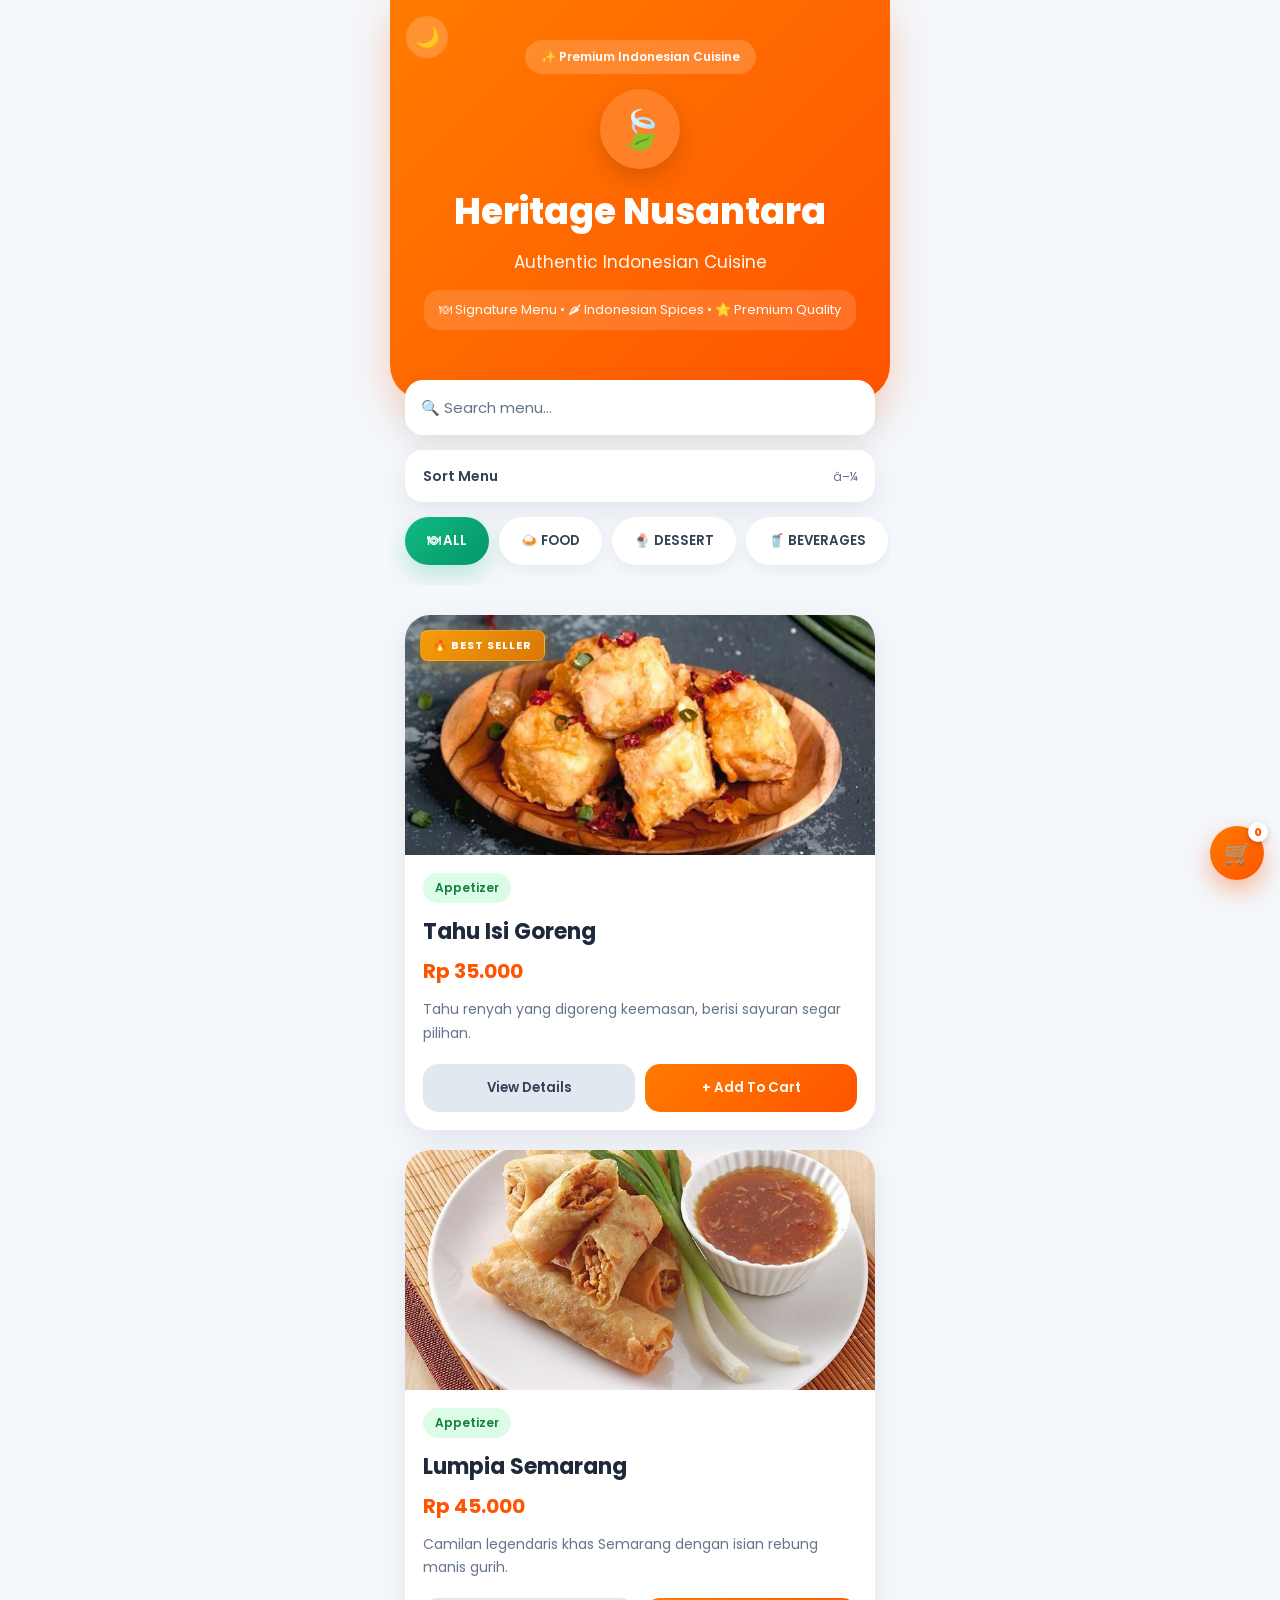
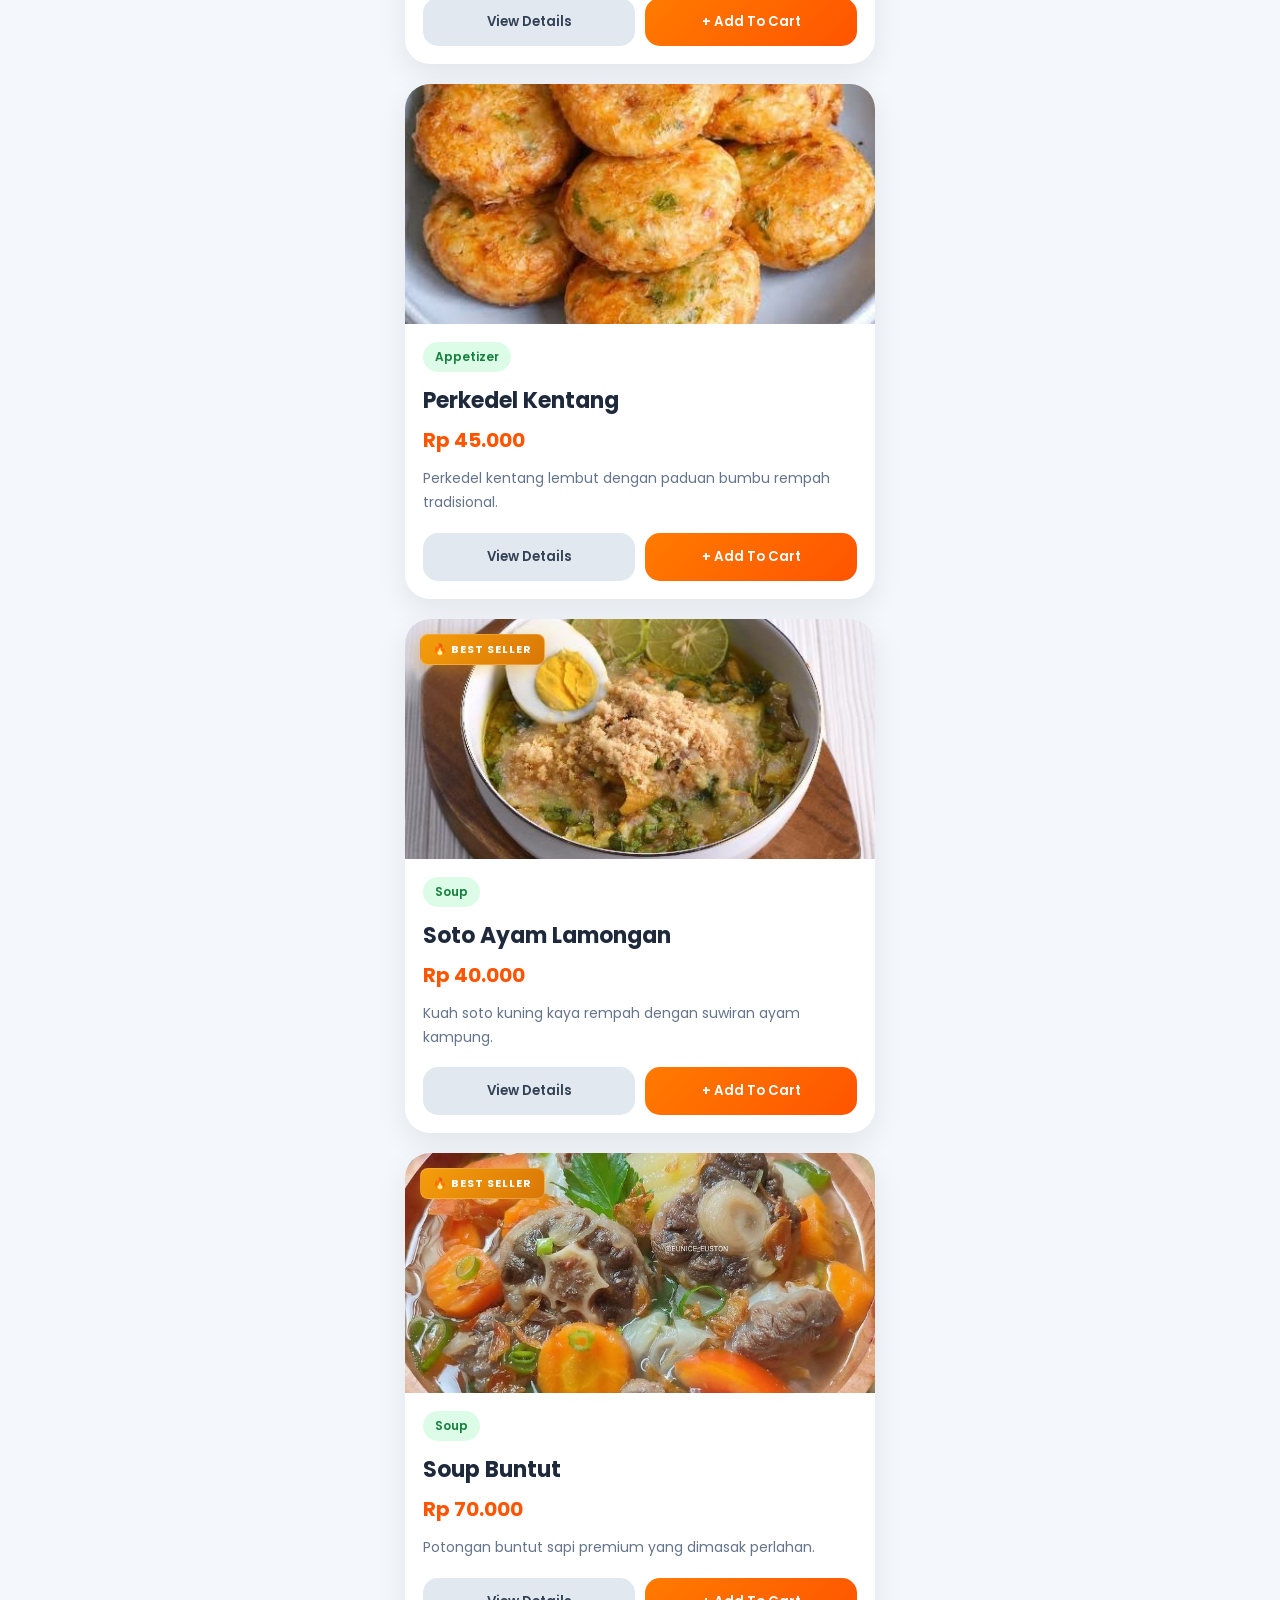
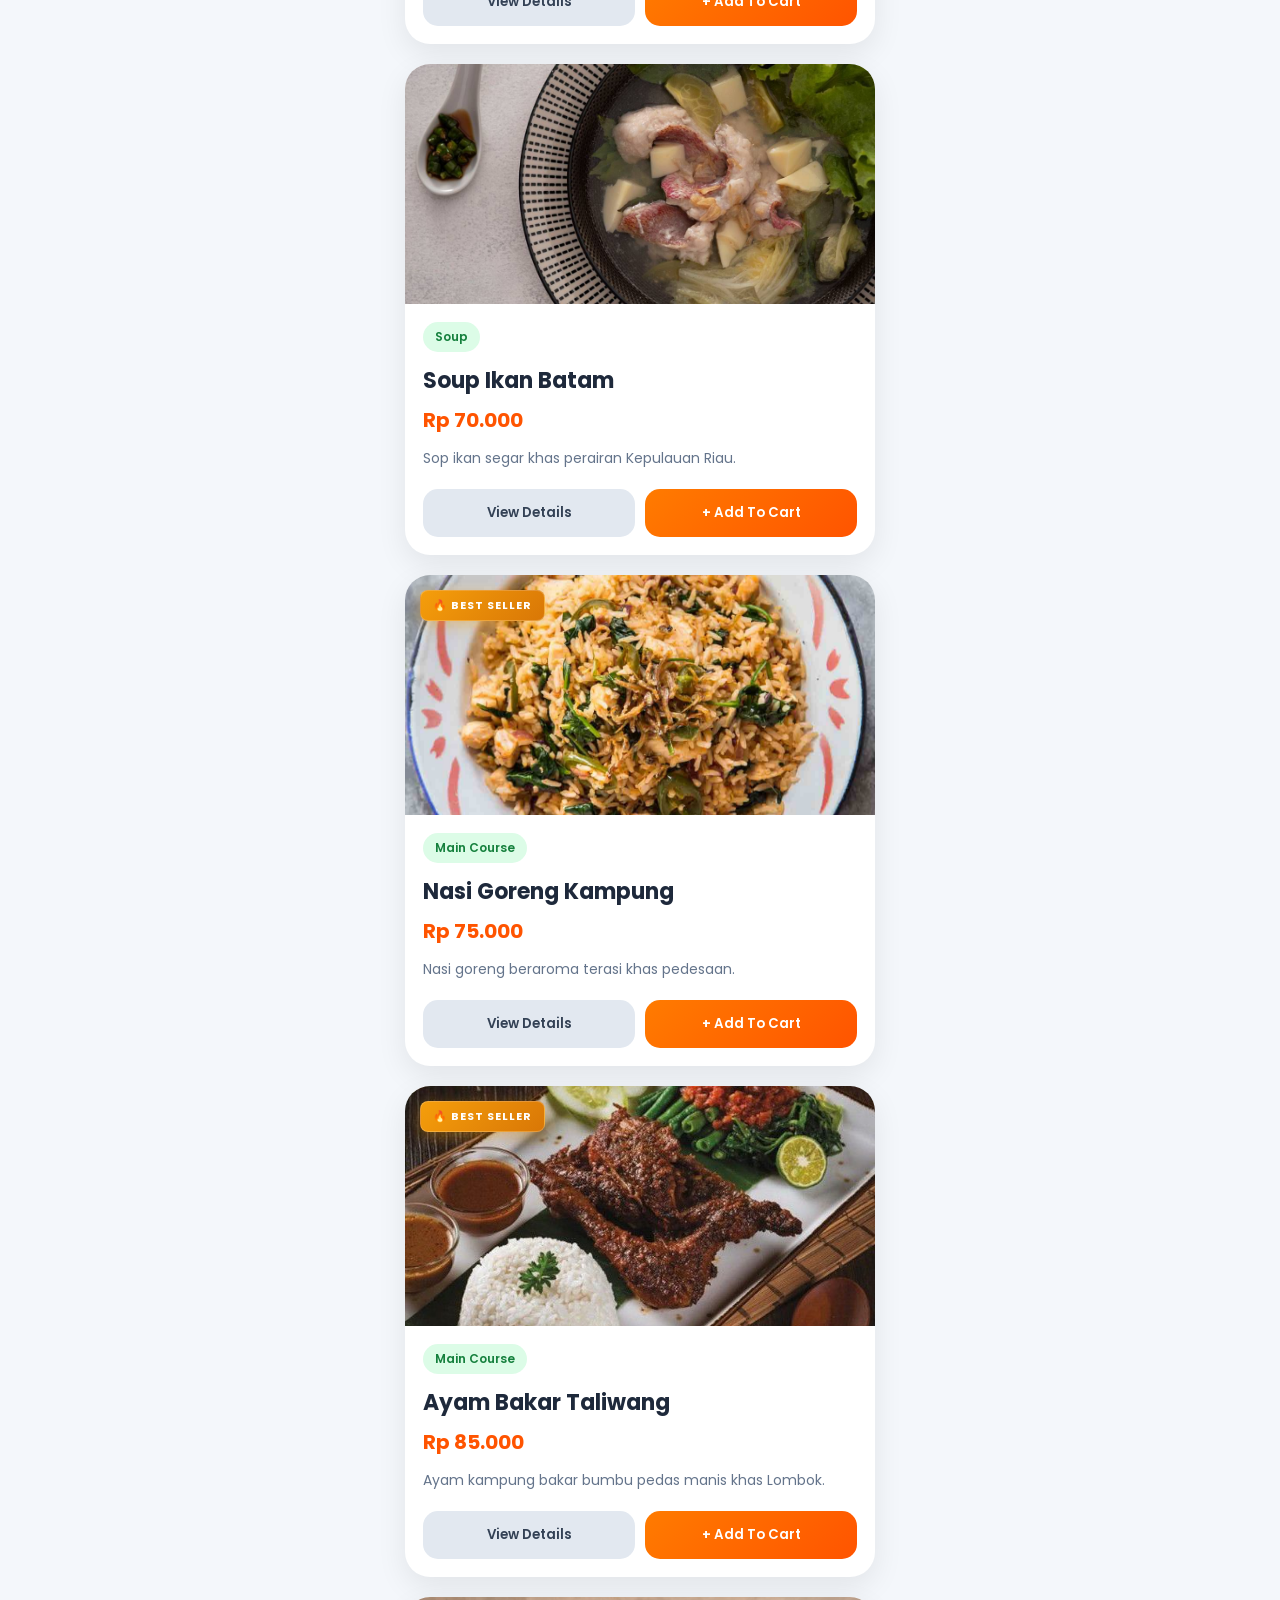
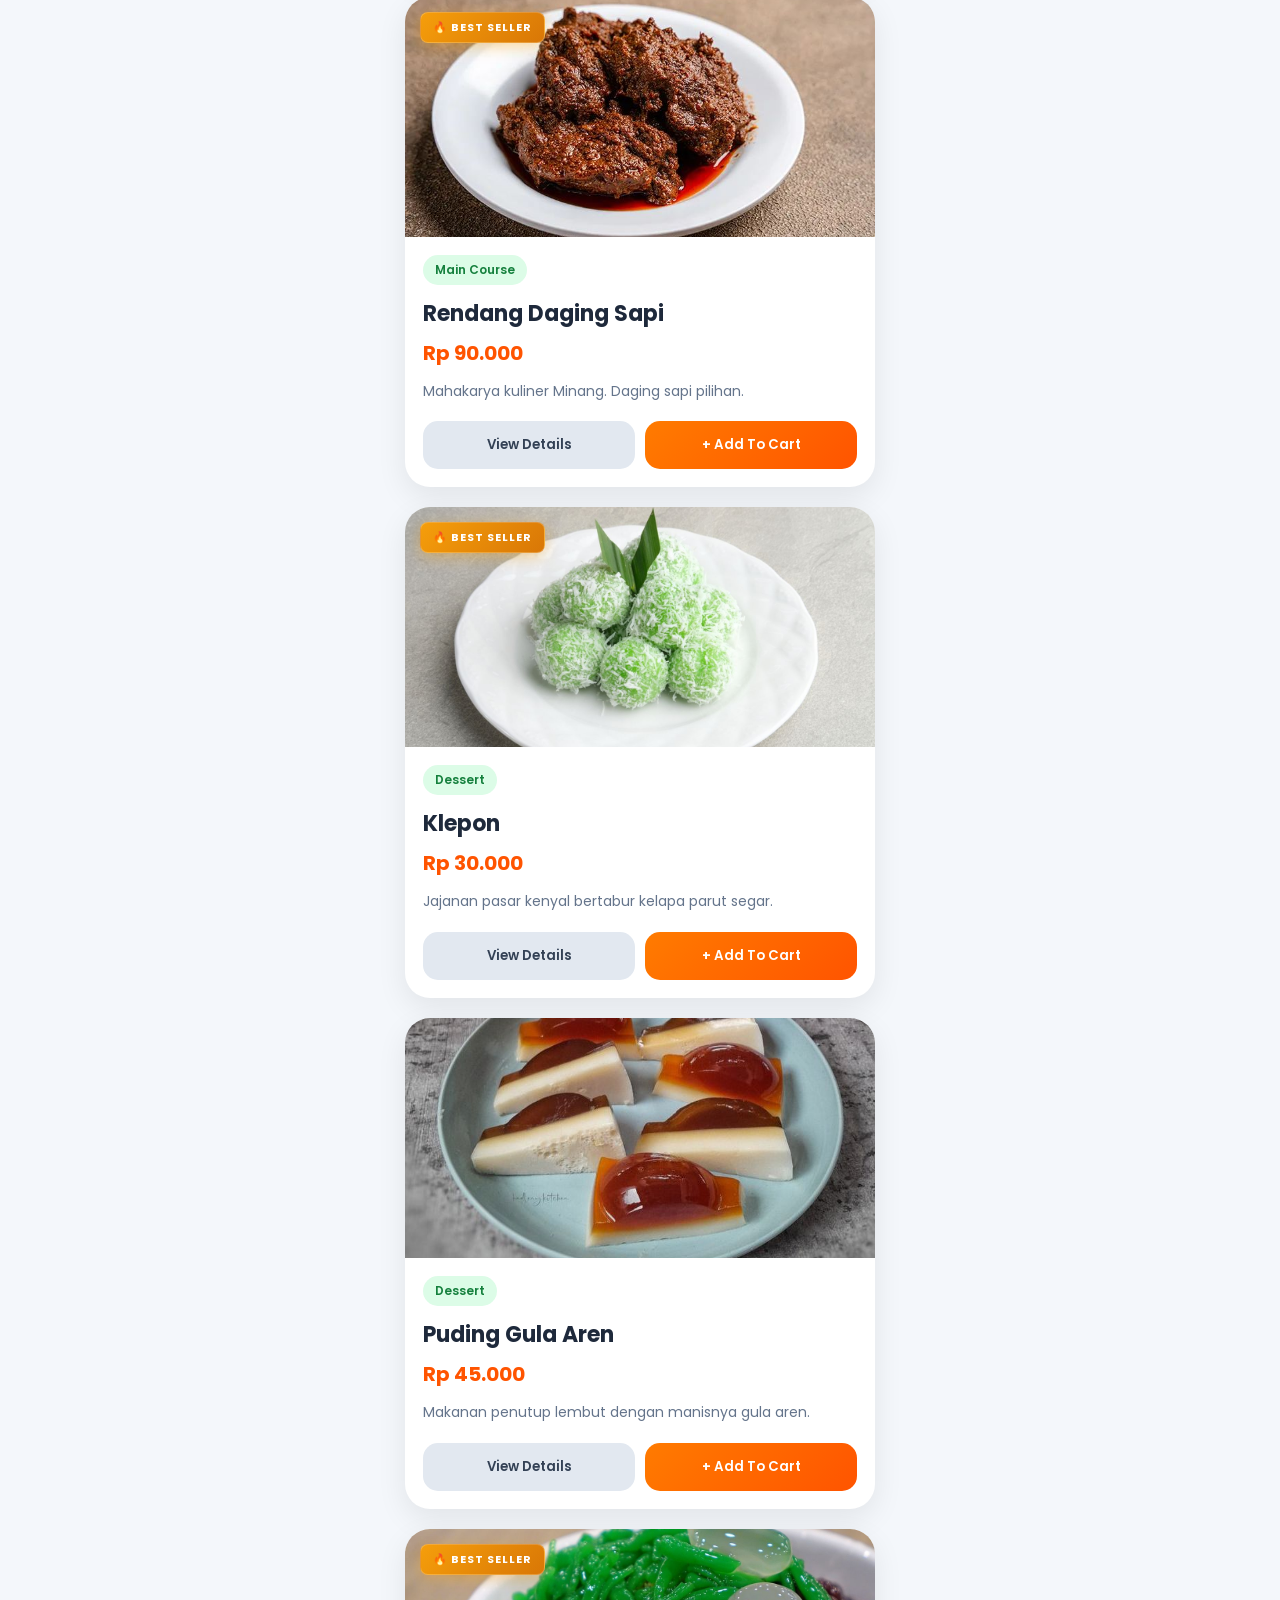
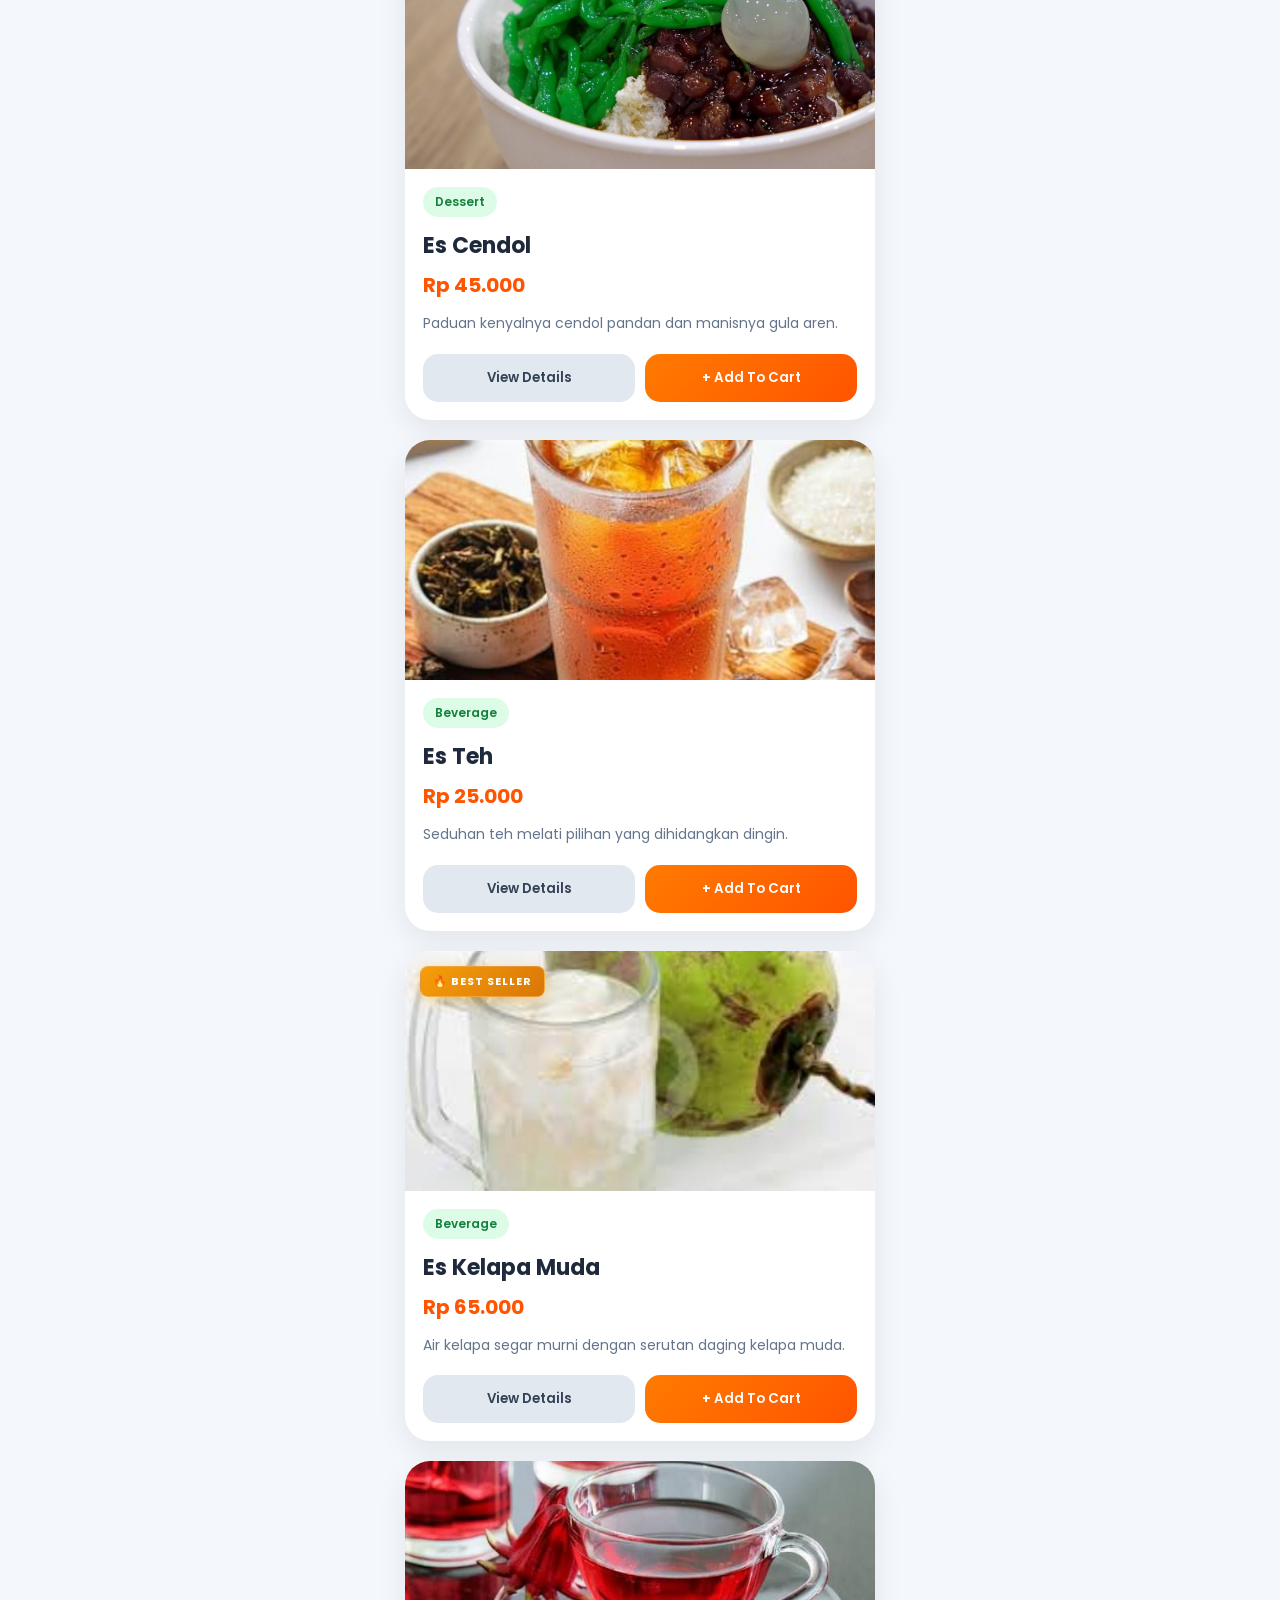
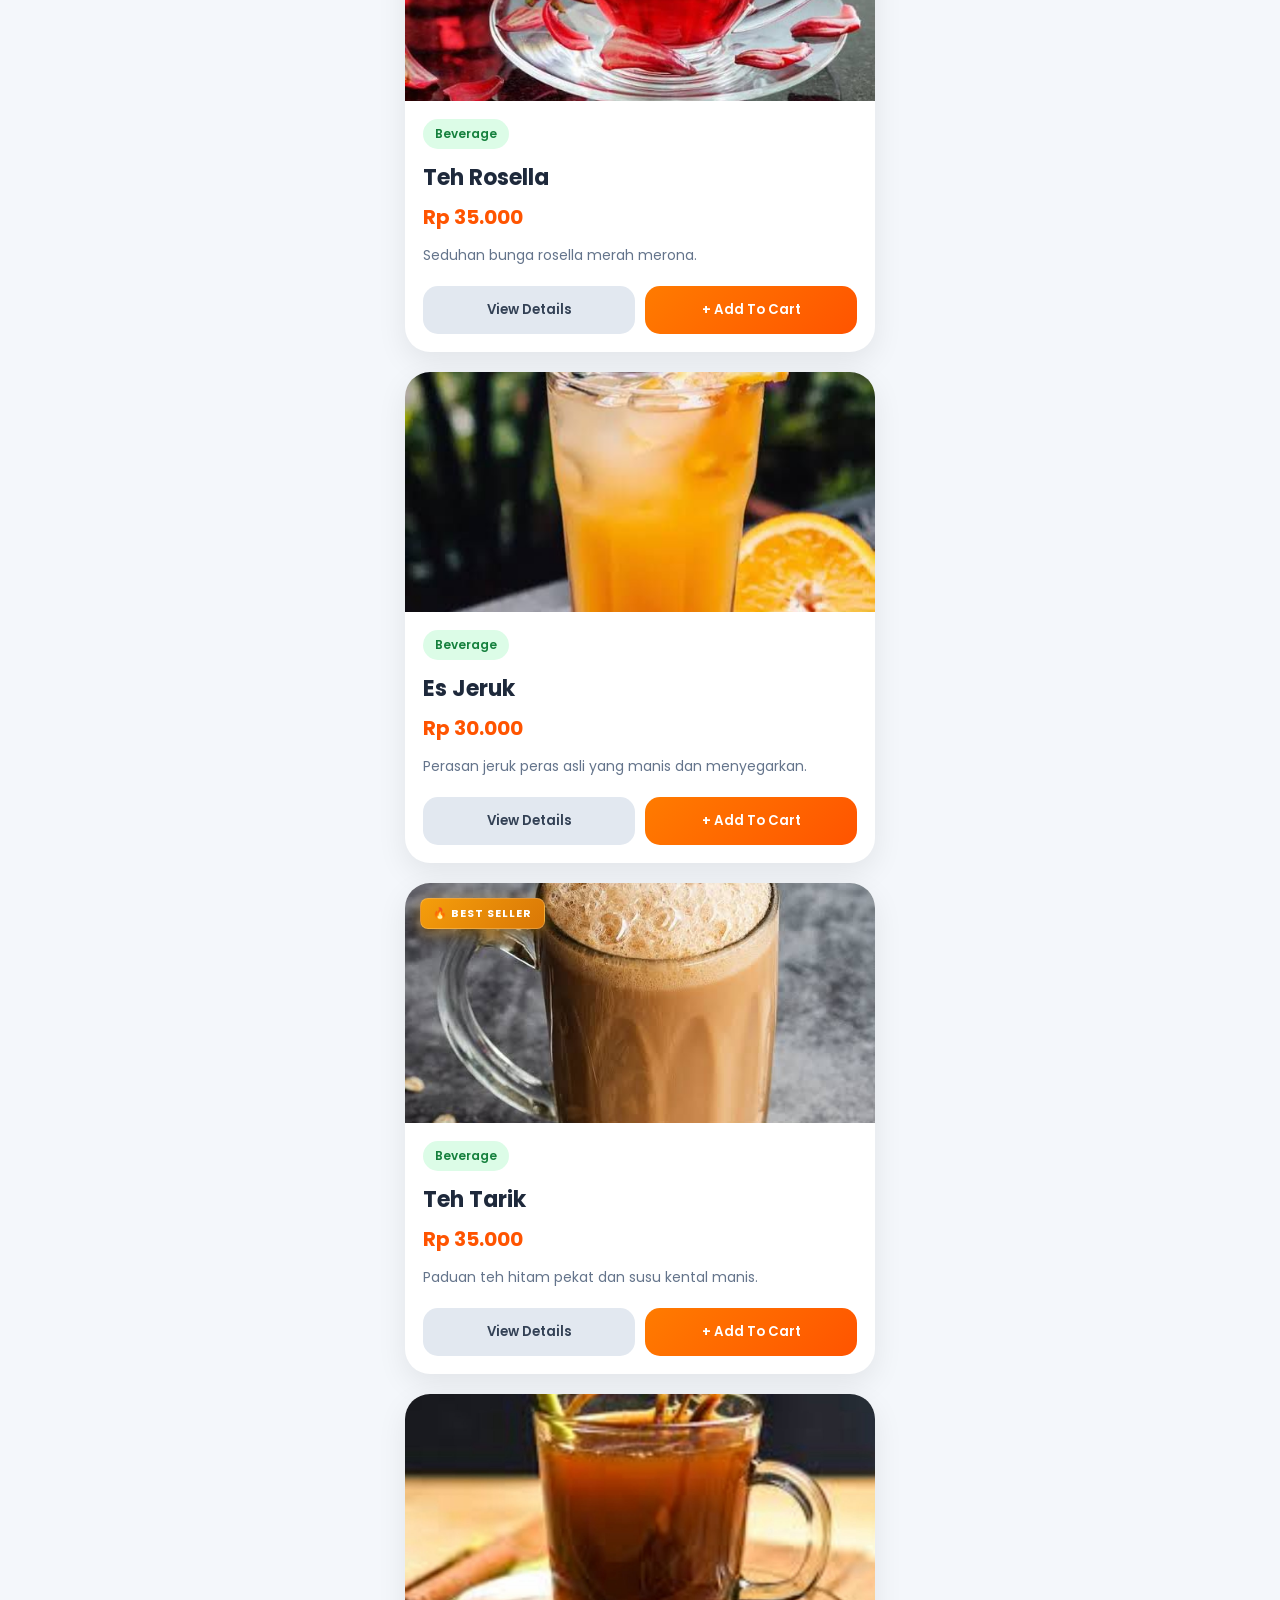
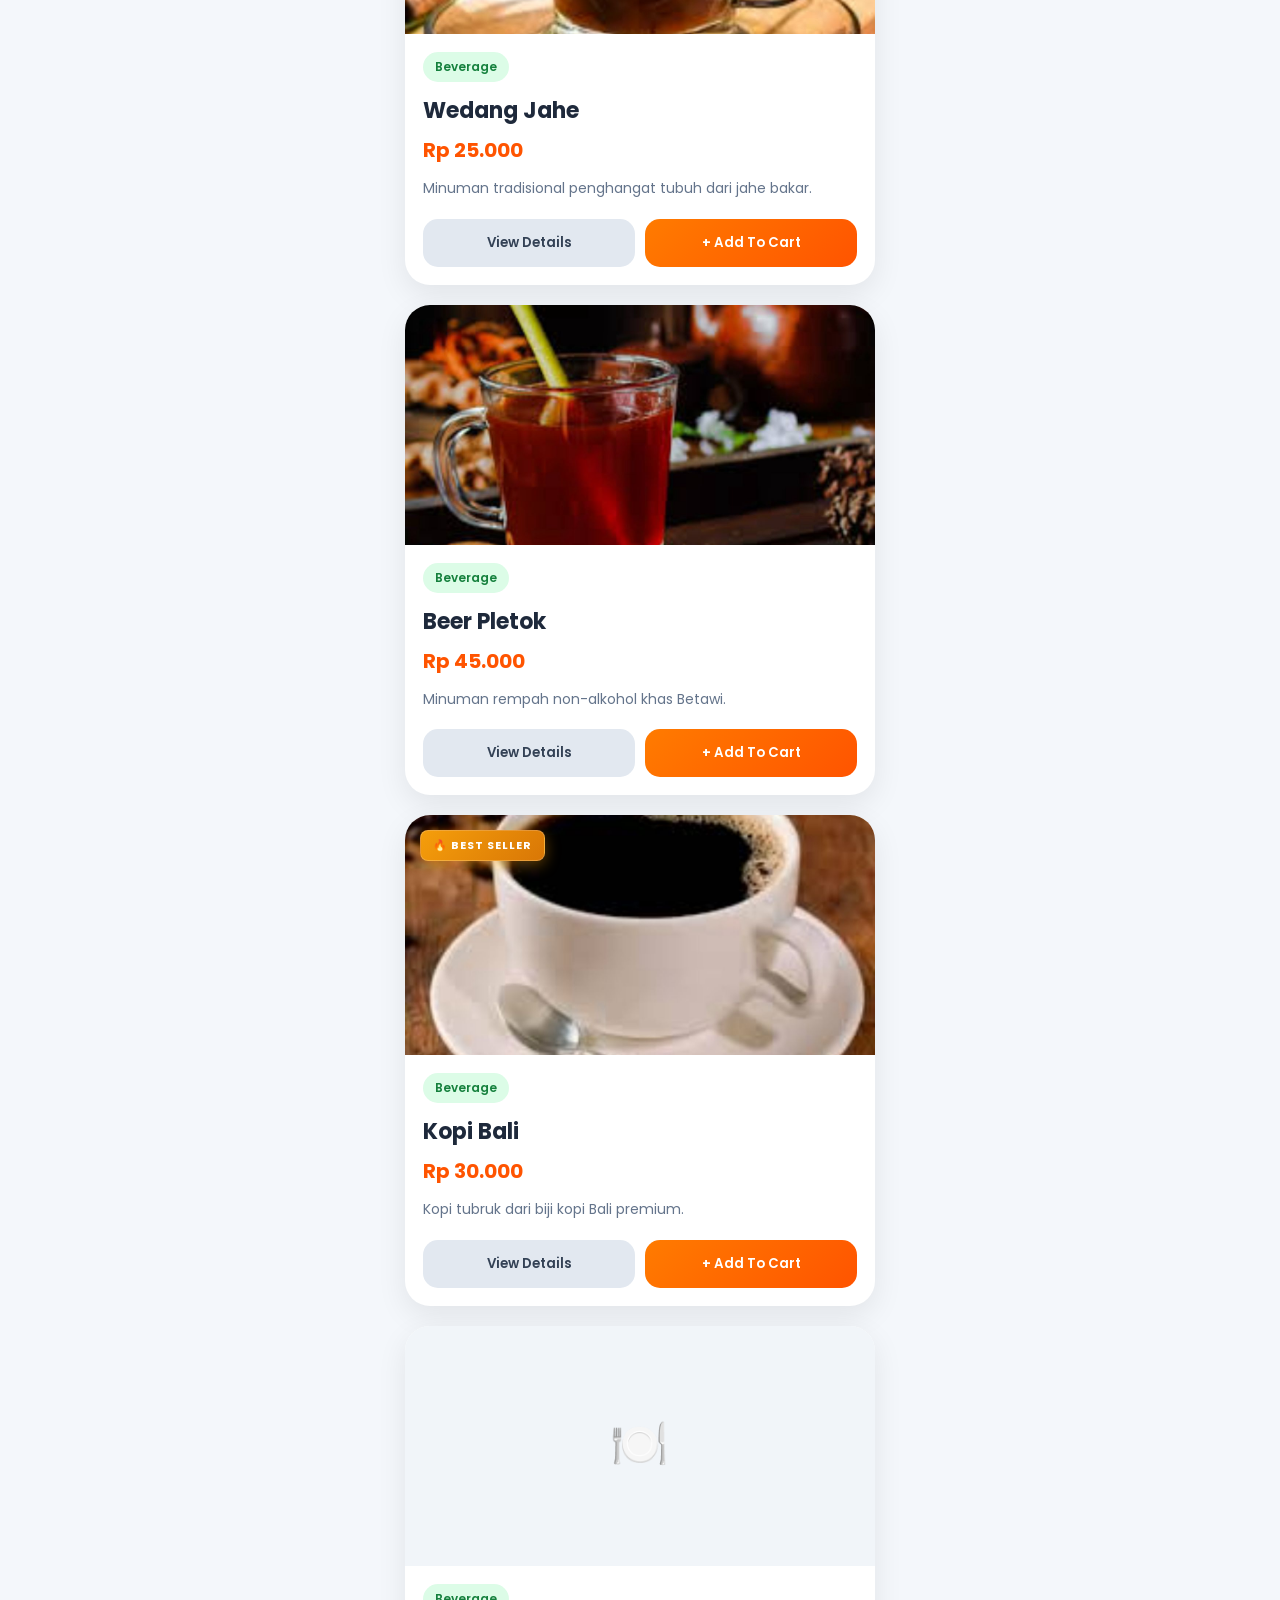
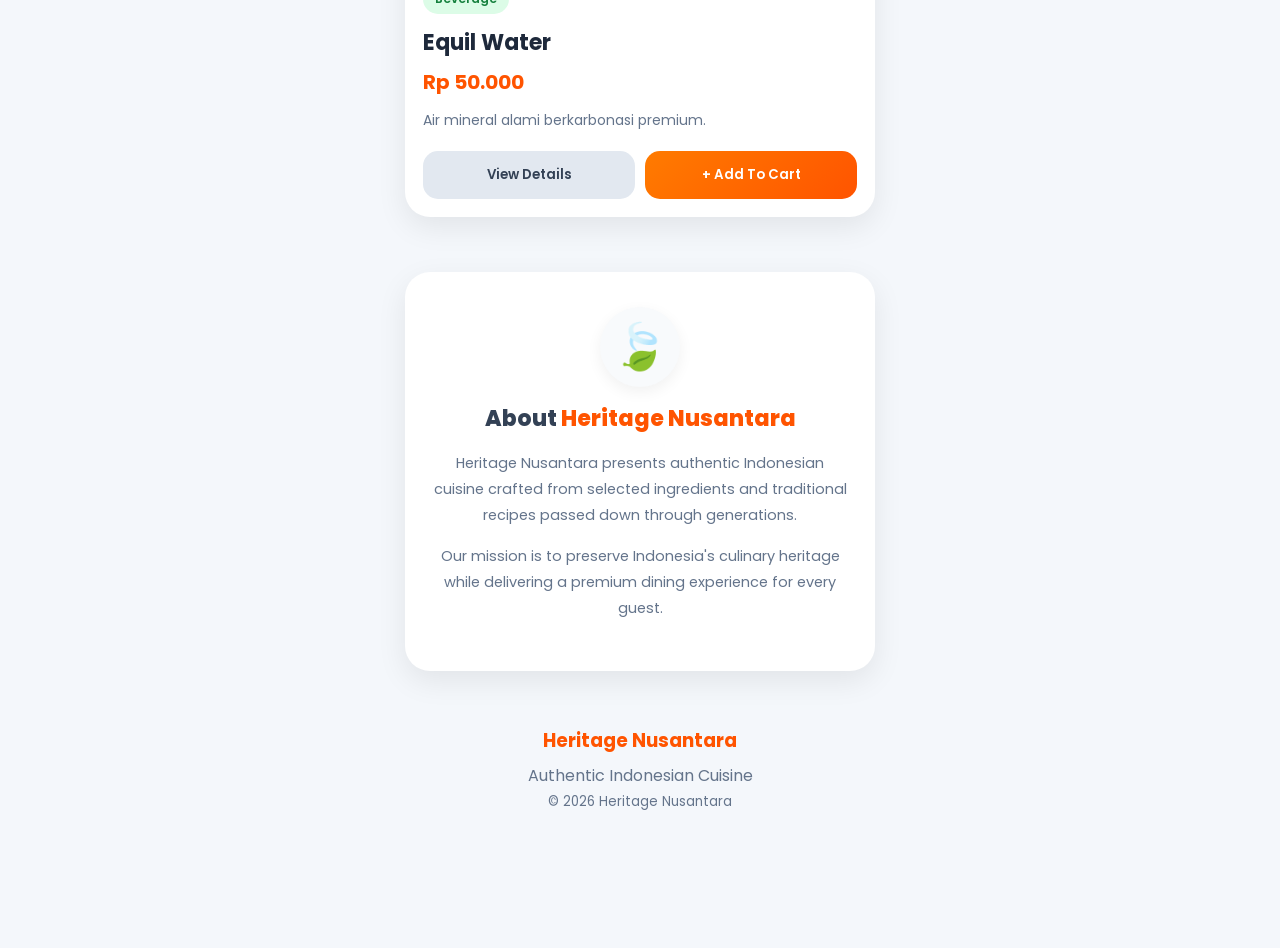
==== index.html @ 2aaf1eda "Add files via upload" ====
<!DOCTYPE html>
<html lang="en" data-theme="light">
<head>
    <meta charset="UTF-8">
    <meta name="viewport" content="width=device-width, initial-scale=1.0, viewport-fit=cover">
    <title>Heritage Nusantara - Premium Indonesian Cuisine</title>
    <link rel="stylesheet" href="assets/css/shared/variables.css">
    <link rel="stylesheet" href="assets/css/user/main.css">
</head>
<body>

<div id="success-popup" class="success-popup">
    <div class="popup-content">
        <div class="checkmark">✓</div>
        <p>Added to cart!</p>
    </div>
</div>

<div id="quickAddModal" class="quick-add-modal">
    <div class="quick-add-content">
        <span class="close-quick" onclick="closeQuickAddModal()">&times;</span>
        <h3>➕ Add to Cart</h3>
        <p id="quickAddItemName"></p>
        <div class="quantity-wrapper">
            <button onclick="decreaseQuickQty()">-</button>
            <span id="quickQty">1</span>
            <button onclick="increaseQuickQty()">+</button>
        </div>
        <textarea id="quickNotes" placeholder="Special notes (optional)..."></textarea>
        <button class="order-btn" onclick="confirmQuickAdd()">Add To Cart</button>
    </div>
</div>

<div class="app">
    <header>
        <div class="restaurant-badge">✨ Premium Indonesian Cuisine</div>
        <div class="header-controls">
            <button class="darkmode-toggle" id="darkmodeToggle" onclick="toggleDarkMode()" title="Toggle Dark Mode">
                <span id="darkmodeIcon">🌙</span>
            </button>
        </div>
        <div class="fab-row" id="fabRow">
            <button class="fab-btn" id="orderStatusFab" onclick="openOrderStatus()" title="Order Status" style="display:none;">
                📋<span id="status-dot" class="status-dot" style="display:none;"></span>
            </button>
            <button class="fab-btn" id="cartIconBtn" onclick="openCart()">
                🛒<span id="cart-count" class="fab-count">0</span>
            </button>
        </div>
        <div class="logo-circle">🍃</div>
        <h1 class="restaurant-name">Heritage Nusantara</h1>
        <p class="restaurant-tagline">Authentic Indonesian Cuisine</p>
        <div id="tableDisplay" class="table-display" style="display:none;"></div>
        <div class="header-info">🍽 Signature Menu • 🌶 Indonesian Spices • ⭐ Premium Quality</div>
    </header>

    <div class="search-wrapper">
        <input type="text" id="searchInput" placeholder="🔍 Search menu..." onkeyup="searchMenu()">
    </div>
    <div class="sort-wrapper">
        <select id="sortMenu" onchange="sortMenu()">
            <option value="" disabled selected>Sort Menu</option>
            <option value="default">❌ Clear Filter (Default)</option>
            <option value="az">A-Z</option>
            <option value="za">Z-A</option>
            <option value="low">Price Low to High</option>
            <option value="high">Price High to Low</option>
        </select>
    </div>
    <div class="category-wrapper">
        <button class="category-btn active" onclick="changeCategory(this,'all')">🍽 ALL</button>
        <button class="category-btn" onclick="changeCategory(this,'makanan')">🍛 FOOD</button>
        <button class="category-btn" onclick="changeCategory(this,'dessert')">🍨 DESSERT</button>
        <button class="category-btn" onclick="changeCategory(this,'minuman')">🥤 BEVERAGES</button>
    </div>
    <div id="menu-list"></div>

    <section class="about-section">
        <div class="about-icon">🍃</div>
        <h2>About <span>Heritage Nusantara</span></h2>
        <p>Heritage Nusantara presents authentic Indonesian cuisine crafted from selected ingredients and traditional recipes passed down through generations.</p>
        <p>Our mission is to preserve Indonesia's culinary heritage while delivering a premium dining experience for every guest.</p>
    </section>
    <footer>
        <h3>Heritage Nusantara</h3>
        <p>Authentic Indonesian Cuisine</p>
        <small>© 2026 Heritage Nusantara</small>
    </footer>
</div>

<!-- MODAL DETAIL -->
<div id="modal" class="modal">
    <div class="modal-container">
        <span class="close-modal" onclick="closeModal()">&times;</span>
        <div class="modal-scrollable">
            <img id="modal-image" class="modal-image" loading="lazy">
            <div class="modal-content-inner">
                <div class="modal-header-row">
                    <div id="modal-category" class="modal-category"></div>
                    <button class="share-btn" id="modalShareBtn" onclick="shareItem()" title="Share Menu">
                        <svg width="17" height="17" viewBox="0 0 24 24" fill="none" stroke="currentColor" stroke-width="2.5" stroke-linecap="round" stroke-linejoin="round"><circle cx="18" cy="5" r="3"/><circle cx="6" cy="12" r="3"/><circle cx="18" cy="19" r="3"/><line x1="8.59" y1="13.51" x2="15.42" y2="17.49"/><line x1="15.41" y1="6.51" x2="8.59" y2="10.49"/></svg>
                    </button>
                </div>
                <h2 id="modal-name" class="modal-name"></h2>
                <div id="modal-price" class="modal-price"></div>
                <p id="modal-desc" class="modal-description"></p>
                <div class="modal-quantity">
                    <button class="qty-control" onclick="decreaseModalQty()">−</button>
                    <span id="modal-qty">1</span>
                    <button class="qty-control" onclick="increaseModalQty()">+</button>
                </div>
                <textarea id="modal-notes" placeholder="Special notes for this item (optional)..."></textarea>
                <button class="modal-add-btn" onclick="addToCartFromModal()">Add To Cart</button>
            </div>
        </div>
    </div>
</div>

<!-- CART / ORDER MODAL -->
<div id="cartModal" class="cart-modal">
    <div class="cart-content">
        <span class="close" onclick="closeCart()">×</span>

        <!-- Cart Screen -->
        <div id="cart-screen">
            <h2>🛒 Your Cart</h2>
            <div id="cart-items"></div>
            <div id="cart-empty-state" class="cart-empty-state" style="display:none;">
                <div class="empty-icon">🛒</div>
                <p>Your cart is empty</p>
                <small>Add some delicious items!</small>
            </div>
            <div class="cart-footer">
                <div class="cart-total">Total: <span id="cart-total">Rp 0</span></div>
                <div class="cart-actions-row">
                    <button class="clear-cart-btn" onclick="clearCart()">🗑 Clear All</button>
                    <button class="checkout-btn" onclick="proceedOrder()">Proceed Order</button>
                </div>
            </div>
        </div>

        <!-- Order Review -->
        <div id="order-summary-screen" style="display:none;">
            <h2>📋 Review Order</h2>
            <div id="summary-table-display" class="summary-table-info"></div>
            <div id="order-summary-items"></div>
            <div class="order-summary-total">
                <span>Total</span>
                <span id="order-summary-grand-total"></span>
            </div>
            <div class="order-timestamp"><span id="order-time-display"></span></div>
            <div class="summary-btn-row">
                <button class="back-btn" onclick="backToCart()">← Back</button>
                <button class="checkout-btn send-order-btn" onclick="sendOrderAndMonitor()">✅ Send Order</button>
            </div>
        </div>

        <!-- Order Status Screen -->
        <div id="order-status-screen" style="display:none;">
            <h2>📊 Order Status</h2>
            <div id="status-order-id" style="font-size:12px;text-align:center;color:var(--muted);margin-bottom:10px;"></div>
            <div id="status-items-list"></div>
            <div class="order-summary-total" style="margin:10px 0;">
                <span>Total Bill</span>
                <span id="status-total">Rp 0</span>
            </div>
            <div class="summary-btn-row">
                <button class="back-btn" onclick="closeOrderStatus()">Close</button>
                <button id="statusPayBtn" class="checkout-btn" style="display:none;" onclick="showPaymentOptions()">💳 Pay Now</button>
            </div>
        </div>

        <!-- QRIS Payment Screen -->
        <div id="payment-screen" style="display:none;">
            <h2>💳 QRIS Payment</h2>
            <div class="payment-info-box">
                <div class="pay-table-info" id="payTableInfo"></div>
                <div class="pay-total-info" id="payTotalInfo"></div>
                <div class="pay-time-info"  id="payTimeInfo"></div>
            </div>
            <div class="qris-placeholder">
                <div class="barcode-box">
                    <img src="images/QRIS.jpg" alt="QRIS Payment" loading="lazy" style="width:100%;max-width:200px;display:block;margin:0 auto;">
                </div>
            </div>
            <div id="payOrderId" style="text-align:center;font-size:14px;margin-bottom:10px;color:var(--green);font-weight:600;min-height:22px;"></div>
            <p class="qris-note">Scan QR code using mobile banking or e-wallet</p>
            <button class="checkout-btn" style="background:#64748b;margin-top:12px;" onclick="backToOrderStatus()">← Back</button>
            <button class="checkout-btn" style="background:linear-gradient(135deg,var(--green),var(--green2));margin-top:12px;" onclick="finalizeQrisPayment()">✅ Confirm & Close Bill</button>
        </div>

        <!-- Cashier Wait Screen -->
        <div id="cashier-wait-screen" style="display:none;">
            <h2>💰 Pay at Cashier</h2>
            <div class="payment-info-box">
                <div id="cashierWaitOrderId" style="font-size:14px;color:var(--text-muted);margin-bottom:8px;"></div>
                <div style="font-size:15px;color:var(--text-secondary);margin-bottom:6px;">Total Bill</div>
                <div id="cashierWaitTotal" style="font-size:24px;font-weight:800;color:var(--accent);margin-bottom:12px;"></div>
                <div id="cashierWaitStatus" style="font-size:14px;color:var(--text-muted);line-height:1.6;padding:12px;background:var(--surface2);border-radius:12px;"></div>
            </div>
            <p class="qris-note">Please make payment at the cashier. This page will auto-close once cashier confirms payment.</p>
            <button class="checkout-btn" style="background:#64748b;margin-top:12px;" onclick="closeCashierWaitScreen()">Close (still waiting)</button>
        </div>

        <!-- Review Before Payment Modal (inside cart) -->
        <div id="review-payment-screen" style="display:none;">
            <h2>💰 Review All Orders</h2>
            <div id="reviewPaymentItems"></div>
            <div class="order-summary-total">
                <span>Total</span>
                <span id="reviewPaymentTotal"></span>
            </div>
            <div class="summary-btn-row">
                <button class="back-btn" onclick="hideReviewPayment()">← Back</button>
                <button class="checkout-btn" onclick="proceedToPaymentChoice()">💳 Continue to Payment</button>
            </div>
        </div>
    </div>
</div>

<!-- Payment Choice Modal -->
<div id="paymentChoiceModal" class="payment-choice-modal">
    <div class="payment-choice-content">
        <h3>💳 Select Payment Method</h3>
        <button class="payment-choice-btn qris"    onclick="payWithQRIS()">📱 Pay via QRIS</button>
        <button class="payment-choice-btn cashier" onclick="payWithCashier()">💰 Pay at Cashier</button>
        <button class="payment-choice-btn cancel"  onclick="closePaymentChoiceModal()">Cancel</button>
    </div>
</div>

<div id="shareToast" class="share-toast"></div>

<script src="assets/js/shared/config.js"></script>
<script src="assets/js/shared/default-menu.js"></script>
<script src="assets/js/shared/utils.js"></script>
<script src="assets/js/shared/api.js"></script>
<script src="assets/js/user/state.js"></script>
<script src="assets/js/user/ui.js"></script>
<script src="assets/js/user/menu.js"></script>
<script src="assets/js/user/modals.js"></script>
<script src="assets/js/user/cart.js"></script>
<script src="assets/js/user/order.js"></script>
<script src="assets/js/user/payment.js"></script>
<script src="assets/js/user/init.js"></script>
</body>
</html>
---- assets/css/shared/variables.css ----
@import url('https://fonts.googleapis.com/css2?family=Poppins:wght@300;400;500;600;700;800&display=swap');

/* ==================== CSS VARIABLES (Light & Dark) ==================== */
:root {
    --bg: #f4f7fb;
    --surface: #ffffff;
    --surface2: #f8fafc;
    --border: #f1f5f9;
    --border2: #e2e8f0;
    --text-primary: #1e293b;
    --text-secondary: #334155;
    --text-muted: #64748b;
    --text-light: #94a3b8;
    --accent: #ff5400;
    --accent2: #ff7b00;
    --green: #10b981;
    --green2: #059669;
    --red: #ef4444;
    --yellow: #f59e0b;
    --tag-bg: #dcfce7;
    --tag-color: #15803d;
    --skeleton: #e2e8f0;
    --skeleton-shine: #f8fafc;
    --shadow-sm: 0 5px 15px rgba(0,0,0,0.06);
    --shadow-md: 0 10px 30px rgba(0,0,0,0.08);
    --shadow-lg: 0 15px 40px rgba(0,0,0,0.12);
    --shadow-accent: 0 10px 25px rgba(255,84,0,0.4);
    --header-gradient: linear-gradient(135deg, #ff7b00, #ff5400);
    --transition: 0.3s cubic-bezier(0.4, 0, 0.2, 1);
    --shadow: 0 4px 20px rgba(0,0,0,.08);
    --radius: 16px;
    --text: var(--text-primary);
    --text2: var(--text-secondary);
    --muted: var(--text-muted);
}

[data-theme="dark"] {
    --bg: #0f172a;
    --surface: #1e293b;
    --surface2: #0f172a;
    --border: #1e293b;
    --border2: #334155;
    --text-primary: #f1f5f9;
    --text-secondary: #e2e8f0;
    --text-muted: #94a3b8;
    --text-light: #64748b;
    --tag-bg: #064e3b;
    --tag-color: #34d399;
    --skeleton: #1e293b;
    --skeleton-shine: #334155;
    --shadow-sm: 0 5px 15px rgba(0,0,0,0.3);
    --shadow-md: 0 10px 30px rgba(0,0,0,0.4);
    --shadow-lg: 0 15px 40px rgba(0,0,0,0.5);
    --shadow: 0 4px 20px rgba(0,0,0,.4);
}
---- assets/css/user/main.css ----
/* ==================== BASE ==================== */
* {
    margin: 0;
    padding: 0;
    box-sizing: border-box;
    font-family: 'Poppins', sans-serif;
}

body {
    background: var(--bg);
    min-height: 100vh;
    transition: background var(--transition), color var(--transition);
}

.app {
    width: 100%;
    max-width: 500px;
    margin: auto;
    min-height: 100vh;
    padding-bottom: 100px;
    position: relative;
    z-index: 1;
}

/* ==================== HEADER ==================== */
header {
    background: var(--header-gradient);
    color: white;
    text-align: center;
    padding: 40px 20px 70px;
    border-radius: 0 0 35px 35px;
    box-shadow: 0 15px 40px rgba(255,84,0,.25);
    position: relative;
    z-index: 2;
}

.restaurant-badge {
    display: inline-block;
    background: rgba(255,255,255,.18);
    backdrop-filter: blur(10px);
    padding: 8px 16px;
    border-radius: 30px;
    font-size: 12px;
    font-weight: 600;
    margin-bottom: 15px;
}

.logo-circle {
    width: 80px; height: 80px;
    margin: auto; margin-bottom: 15px;
    border-radius: 50%;
    background: rgba(255,255,255,.15);
    display: flex; justify-content: center; align-items: center;
    font-size: 38px;
    backdrop-filter: blur(10px);
    box-shadow: 0 10px 25px rgba(0,0,0,.15);
}

.restaurant-name { font-size: 36px; font-weight: 800; margin-bottom: 10px; }
.restaurant-tagline { font-size: 17px; opacity: .95; margin-bottom: 15px; }

.header-info {
    display: inline-block;
    background: rgba(255,255,255,.15);
    backdrop-filter: blur(10px);
    padding: 10px 15px;
    border-radius: 15px;
    font-size: 13px;
}

/* ==================== DARK MODE TOGGLE ==================== */
.darkmode-toggle {
    position: absolute;
    top: 16px;
    left: 16px;
    background: rgba(255,255,255,0.2);
    border: none;
    width: 42px; height: 42px;
    border-radius: 50%;
    font-size: 20px;
    cursor: pointer;
    display: flex; align-items: center; justify-content: center;
    backdrop-filter: blur(10px);
    transition: var(--transition);
    z-index: 10;
}
.darkmode-toggle:hover {
    background: rgba(255,255,255,0.35);
    transform: scale(1.1);
}


    35%  { transform: scale(1.28); }
    65%  { transform: scale(0.93); }
    85%  { transform: scale(1.07); }
    100% { transform: scale(1); }
}

#cart-count {
    position: absolute; top: -5px; right: -5px;
    background: var(--green);
    color: white;
    font-size: 13px; font-weight: 700;
    width: 26px; height: 26px;
    border-radius: 50%;
    display: flex; justify-content: center; align-items: center;
    border: 2px solid white;
    box-shadow: 0 4px 10px rgba(0,0,0,0.15);
    transition: transform 0.2s;
}

/* ==================== SEARCH & SORT ==================== */
.search-wrapper {
    padding: 15px;
    margin-top: -35px;
    position: relative; z-index: 10;
}
.search-wrapper input {
    width: 100%; border: none; padding: 16px; border-radius: 18px;
    background: var(--surface); color: var(--text-primary);
    font-size: 15px; box-shadow: var(--shadow-md); outline: none;
    transition: var(--transition);
}
.search-wrapper input::placeholder { color: var(--text-muted); }
.search-wrapper input:focus {
    box-shadow: 0 8px 25px rgba(255,84,0,0.15), 0 0 0 2px rgba(255,84,0,0.15);
}

.sort-wrapper {
    padding: 0 15px 15px;
    position: relative; z-index: 10;
}
.sort-wrapper select {
    width: 100%; height: 52px; border: none; outline: none;
    appearance: none; -webkit-appearance: none;
    background: var(--surface); color: var(--text-secondary);
    border-radius: 18px; padding: 0 50px 0 18px;
    font-size: 14px; font-weight: 600;
    cursor: pointer; box-shadow: var(--shadow-md); transition: var(--transition);
}
.sort-wrapper select:hover { transform: translateY(-2px); box-shadow: var(--shadow-lg); }
.sort-wrapper::after {
    content: "â–¼"; position: absolute; right: 32px; bottom: 31px;
    font-size: 12px; color: var(--text-muted); pointer-events: none;
}

/* ==================== CATEGORY BUTTONS ==================== */
.category-wrapper {
    display: flex; gap: 10px;
    overflow-x: auto; overflow-y: visible;
    padding: 0 15px 20px;
    scrollbar-width: none; position: relative; z-index: 10; margin-bottom: 15px;
}
.category-wrapper::-webkit-scrollbar { display: none; }

.category-btn {
    border: none; padding: 14px 22px; border-radius: 50px;
    background: var(--surface); color: var(--text-secondary);
    font-weight: 600; white-space: nowrap; cursor: pointer;
    transition: var(--transition); box-shadow: var(--shadow-sm); flex-shrink: 0;
}
.category-btn:hover {
    background: #2563eb; color: white; transform: scale(1.02);
    box-shadow: 0 10px 20px rgba(37,99,235,0.3);
}
.category-btn.active {
    background: linear-gradient(135deg, var(--green), var(--green2));
    color: white; box-shadow: 0 10px 25px rgba(16,185,129,.25);
}

/* ==================== MENU CARDS ==================== */
#menu-list { padding: 15px; display: grid; gap: 20px; }

.menu-card {
    background: var(--surface); border-radius: 25px; overflow: hidden;
    box-shadow: var(--shadow-md);
    transition: transform var(--transition), box-shadow var(--transition);
    animation: fadeUp .45s ease both;
}
.menu-card:hover { transform: translateY(-6px); box-shadow: var(--shadow-lg); }

.image-wrapper { position: relative; overflow: hidden; }
.menu-img {
    width: 100%; height: 240px; object-fit: cover; display: block;
    transition: transform 0.4s ease;
}
.menu-card:hover .menu-img { transform: scale(1.04); }

.best-seller {
    position: absolute; top: 15px; left: 15px;
    background: linear-gradient(135deg, #f59e0b, #d97706);
    color: white; padding: 6px 12px; border-radius: 8px;
    font-size: 11px; font-weight: 700; letter-spacing: 1px; text-transform: uppercase;
    box-shadow: 0 4px 15px rgba(245,158,11,0.4); z-index: 10;
    display: flex; align-items: center; gap: 4px;
    border: 1px solid rgba(255,255,255,0.2); backdrop-filter: blur(4px);
}

/* Card Favorite Button */
.card-fav-btn {
    position: absolute; top: 14px; right: 14px;
    background: rgba(255,255,255,0.88); border: none;
    width: 36px; height: 36px; border-radius: 50%;
    font-size: 18px; cursor: pointer; z-index: 10;
    display: flex; align-items: center; justify-content: center;
    backdrop-filter: blur(6px);
    box-shadow: 0 2px 8px rgba(0,0,0,0.15);
    transition: var(--transition);
}
.card-fav-btn:hover { transform: scale(1.15); }
.card-fav-btn.active { background: rgba(255,255,255,0.95); }

.menu-info { padding: 18px; }
.food-tag {
    display: inline-block; background: var(--tag-bg); color: var(--tag-color);
    padding: 6px 12px; border-radius: 20px; font-size: 12px; font-weight: 600; margin-bottom: 12px;
}
.menu-info h3 { font-size: 22px; margin-bottom: 8px; color: var(--text-primary); }
.price { color: var(--accent); font-size: 20px; font-weight: 700; margin-bottom: 12px; }
.menu-info p { color: var(--text-muted); line-height: 1.7; font-size: 14px; }

.card-actions { display: flex; gap: 10px; margin-top: 18px; }
.detail-btn {
    flex: 1; border: none; padding: 14px; border-radius: 15px; cursor: pointer; font-weight: 600;
    color: var(--text-secondary); background: var(--border2); transition: var(--transition);
}
.detail-btn:hover { background: #cbd5e1; }
.add-to-cart-btn {
    flex: 1; border: none; padding: 14px; border-radius: 15px; cursor: pointer; font-weight: 600;
    color: white; background: linear-gradient(135deg, var(--accent2), var(--accent)); transition: var(--transition);
}
.add-to-cart-btn:hover { transform: translateY(-2px); box-shadow: 0 10px 25px rgba(255,84,0,.3); }

/* ==================== SKELETON LOADING ==================== */
.skeleton-card {
    background: var(--surface); border-radius: 25px; overflow: hidden;
    box-shadow: var(--shadow-md); animation: fadeUp .4s ease;
}
.skeleton-img { width: 100%; height: 240px; }
.skeleton-body { padding: 18px; }
.skeleton-tag { width: 80px; height: 28px; border-radius: 20px; margin-bottom: 12px; }
.skeleton-title { width: 65%; height: 24px; border-radius: 8px; margin-bottom: 10px; }
.skeleton-price { width: 40%; height: 22px; border-radius: 8px; margin-bottom: 12px; }
.skeleton-desc { width: 100%; height: 60px; border-radius: 8px; margin-bottom: 18px; }
.skeleton-btns { display: flex; gap: 10px; }
.skeleton-btn { flex: 1; height: 48px; border-radius: 15px; }

.skeleton-pulse {
    background: linear-gradient(90deg, var(--skeleton) 25%, var(--skeleton-shine) 50%, var(--skeleton) 75%);
    background-size: 200% 100%;
    animation: shimmer 1.5s infinite;
}
@keyframes shimmer {
    0%   { background-position: 200% 0; }
    100% { background-position: -200% 0; }
}

/* ==================== EMPTY STATE ==================== */
.empty-state {
    text-align: center; padding: 60px 20px;
    animation: fadeUp .4s ease;
}
.empty-state-icon { font-size: 64px; margin-bottom: 20px; }
.empty-state h3 { font-size: 20px; color: var(--text-primary); margin-bottom: 8px; font-weight: 700; }
.empty-state p { color: var(--text-muted); font-size: 15px; margin-bottom: 24px; }
.empty-state-btn {
    border: none; padding: 14px 28px; border-radius: 50px; cursor: pointer; font-weight: 600;
    color: white; background: linear-gradient(135deg, var(--accent2), var(--accent));
    font-size: 15px; transition: var(--transition);
}
.empty-state-btn:hover { transform: translateY(-2px); box-shadow: 0 10px 25px rgba(255,84,0,.3); }

/* ==================== ABOUT SECTION ==================== */
.about-section {
    margin: 40px 15px 20px; background: var(--surface); padding: 35px 25px; border-radius: 25px;
    box-shadow: var(--shadow-md); text-align: center;
}
.about-icon {
    font-size: 45px; margin-bottom: 15px; display: inline-block; background: var(--surface2);
    width: 80px; height: 80px; line-height: 80px; border-radius: 50%; box-shadow: var(--shadow-sm);
}
.about-section h2 { font-size: 22px; color: var(--text-secondary); margin-bottom: 15px; font-weight: 800; }
.about-section h2 span { color: var(--accent); }
.about-section p { color: var(--text-muted); font-size: 14.5px; line-height: 1.8; margin-bottom: 15px; }

/* ==================== MODAL DETAIL ==================== */
.modal {
    display: none;
    position: fixed; inset: 0;
    background: rgba(0,0,0,0.75);
    backdrop-filter: blur(8px);
    z-index: 999;
    justify-content: center; align-items: center;
    padding: 20px; box-sizing: border-box;
}

.modal-container {
    width: 100%; max-width: 420px; max-height: 88vh;
    background: var(--surface); border-radius: 28px;
    overflow: hidden; position: relative;
    animation: fadeUp 0.3s ease;
    display: flex; flex-direction: column;
    box-shadow: 0 25px 60px rgba(0,0,0,0.35);
}

.modal-scrollable {
    overflow-y: auto; overflow-x: hidden; flex: 1;
    scrollbar-width: thin; scrollbar-color: var(--accent) var(--border);
}
.modal-scrollable::-webkit-scrollbar { width: 4px; }
.modal-scrollable::-webkit-scrollbar-track { background: var(--border); }
.modal-scrollable::-webkit-scrollbar-thumb { background: var(--accent); border-radius: 10px; }

.close-modal {
    position: absolute; top: 12px; right: 12px;
    font-size: 20px; font-weight: 600; color: #1e293b;
    cursor: pointer; z-index: 20;
    background: rgba(255,255,255,0.92);
    width: 36px; height: 36px; border-radius: 50%;
    display: flex; align-items: center; justify-content: center;
    backdrop-filter: blur(4px); line-height: 1;
    box-shadow: 0 2px 8px rgba(0,0,0,0.15);
    transition: var(--transition);
}
.close-modal:hover { background: white; color: var(--accent); }

.modal-image {
    width: 100%; height: 240px; object-fit: cover; display: block;
    margin: 0; padding: 0; border-radius: 0;
    background: var(--surface2); flex-shrink: 0;
}

.modal-content-inner { padding: 20px 22px 28px; }

/* Modal header row: category + fav + share */
.modal-header-row {
    display: flex; align-items: center; gap: 10px; margin-bottom: 12px;
}
.modal-category {
    display: inline-block; background: var(--tag-bg); color: var(--tag-color);
    padding: 6px 14px; border-radius: 40px; font-size: 12px; font-weight: 600;
    flex-shrink: 0;
}
.fav-btn, .share-btn {
    background: var(--surface2); border: 1px solid var(--border2);
    width: 36px; height: 36px; border-radius: 50%;
    font-size: 17px; cursor: pointer;
    display: flex; align-items: center; justify-content: center;
    transition: var(--transition); margin-left: auto; flex-shrink: 0;
    color: var(--text-muted);
}
.fav-btn { margin-left: auto; }
.share-btn { margin-left: 0; }
.fav-btn:hover { transform: scale(1.12); }
.fav-btn.fav-active { background: #fee2e2; border-color: #fca5a5; }
.share-btn:hover { background: var(--border2); transform: scale(1.1); }

.modal-name { font-size: 24px; font-weight: 700; margin-bottom: 6px; color: var(--text-primary); }
.modal-price { font-size: 22px; font-weight: 700; color: var(--accent); margin-bottom: 12px; }
.modal-description { color: var(--text-muted); line-height: 1.6; font-size: 14px; margin-bottom: 20px; }

.modal-quantity {
    display: flex; justify-content: center; align-items: center; gap: 24px; margin: 20px 0;
}
.qty-control {
    width: 44px; height: 44px; border-radius: 50%;
    background: var(--accent); color: white; border: none;
    font-size: 28px; font-weight: 600; cursor: pointer; transition: var(--transition);
}
.qty-control:hover { background: #e04e00; transform: scale(1.06); }
#modal-qty { font-size: 24px; font-weight: 700; min-width: 40px; text-align: center; color: var(--text-primary); }

#modal-notes {
    width: 100%; min-height: 90px;
    border: 1px solid var(--border2); border-radius: 20px;
    padding: 12px 16px; font-size: 14px; resize: vertical;
    margin: 10px 0 16px; font-family: 'Poppins', sans-serif;
    background: var(--surface); color: var(--text-primary);
    transition: var(--transition);
}
#modal-notes:focus { outline: none; border-color: var(--accent); box-shadow: 0 0 0 3px rgba(255,84,0,0.1); }

.modal-add-btn {
    background: linear-gradient(105deg, var(--accent2), var(--accent));
    border: none; width: 100%; padding: 14px 0; border-radius: 60px;
    color: white; font-size: 16px; font-weight: 700; cursor: pointer;
    transition: var(--transition); box-shadow: 0 8px 20px rgba(255,84,0,0.3); margin-bottom: 8px;
}
.modal-add-btn:hover { transform: translateY(-2px); box-shadow: 0 12px 28px rgba(255,84,0,0.4); }

/* ==================== QUICK ADD MODAL ==================== */
.quick-add-modal {
    display: none; position: fixed; inset: 0;
    background: rgba(0,0,0,0.7); backdrop-filter: blur(5px);
    z-index: 1001; justify-content: center; align-items: center;
}
.quick-add-content {
    background: var(--surface); width: 85%; max-width: 350px;
    border-radius: 28px; padding: 25px; text-align: center;
    animation: fadeUp 0.3s ease; position: relative;
}
.quick-add-content h3 { margin-bottom: 15px; color: var(--accent); }
.quick-add-content p { font-weight: 600; margin-bottom: 15px; color: var(--text-primary); }
.quick-add-content .quantity-wrapper {
    display: flex; justify-content: center; gap: 20px; margin: 20px 0;
}
.quick-add-content .quantity-wrapper button {
    width: 44px; height: 44px; border-radius: 50%;
    border: none; background: var(--accent); color: white; font-size: 22px; cursor: pointer;
}
#quickQty { font-size: 22px; font-weight: bold; color: var(--text-primary); }
.quick-add-content textarea {
    width: 100%; min-height: 80px;
    border: 1px solid var(--border2); border-radius: 16px; padding: 12px; resize: none; margin: 10px 0;
    background: var(--surface); color: var(--text-primary); font-family: 'Poppins', sans-serif;
}
.close-quick {
    position: absolute; top: 12px; right: 18px; font-size: 28px;
    cursor: pointer; color: var(--text-muted);
}
.order-btn {
    background: linear-gradient(105deg, var(--accent2), var(--accent));
    border: none; color: white; padding: 14px; border-radius: 50px;
    font-size: 1rem; font-weight: 700; cursor: pointer; width: 100%; margin-top: 10px;
    transition: var(--transition);
}
.order-btn:hover { transform: translateY(-2px); box-shadow: 0 8px 20px rgba(255,84,0,0.3); }

/* ==================== CART MODAL ==================== */
.cart-modal {
    display: none; position: fixed; inset: 0;
    background: rgba(0,0,0,.65); backdrop-filter: blur(8px); z-index: 1000;
    overflow-y: auto;
}
.cart-content {
    width: 90%; max-width: 420px; margin: 40px auto 40px;
    background: var(--surface); border-radius: 28px;
    padding: 25px; position: relative; animation: fadeUp .3s ease;
}
.cart-content h2 {
    font-size: 22px; color: var(--text-secondary); margin-bottom: 20px;
    text-align: center; border-bottom: 2px dashed var(--border2); padding-bottom: 15px;
}
.cart-content .close {
    position: absolute; top: 16px; right: 20px;
    font-size: 28px; cursor: pointer; color: var(--text-muted); line-height: 1;
}

#cart-items { max-height: 300px; overflow-y: auto; margin-bottom: 10px; padding-right: 4px; }

.cart-item {
    display: flex; justify-content: space-between; align-items: center;
    background: var(--surface2); padding: 15px; border-radius: 18px;
    margin-bottom: 10px; border: 1px solid var(--border);
    animation: fadeUp 0.25s ease;
}
.cart-item-info { flex: 1; padding-right: 10px; }
.cart-item-info strong { color: var(--text-secondary); font-size: 15px; display: block; margin-bottom: 4px; }
.cart-item-price { color: var(--accent); font-weight: 700; font-size: 14px; }
.cart-notes { display: block; color: var(--text-light); font-size: 12px; margin-top: 4px; font-style: italic; }
.cart-item-controls { display: flex; align-items: center; gap: 8px; }
.btn-qty {
    width: 28px; height: 28px; border: none; border-radius: 8px;
    background: var(--border2); color: var(--text-secondary); font-weight: bold; cursor: pointer;
    transition: var(--transition);
}
.btn-qty:hover { background: var(--accent); color: white; }
.btn-remove {
    background: #fee2e2; color: #ef4444; border: none; padding: 6px 8px;
    border-radius: 8px; cursor: pointer; transition: var(--transition);
}
.btn-remove:hover { background: #fca5a5; }

/* Cart empty state */
.cart-empty-state {
    text-align: center; padding: 40px 20px;
}
.cart-empty-state .empty-icon { font-size: 50px; margin-bottom: 12px; }
.cart-empty-state p { color: var(--text-secondary); font-weight: 600; margin-bottom: 6px; }
.cart-empty-state small { color: var(--text-muted); }

/* Cart footer */
.cart-footer { margin-top: 12px; }
.cart-total {
    display: flex; justify-content: space-between; align-items: center;
    font-size: 18px; font-weight: 700; color: var(--text-secondary);
    margin-bottom: 14px; padding-top: 14px; border-top: 2px solid var(--border);
}
#cart-total { color: var(--accent); font-size: 22px; }

.cart-actions-row { display: flex; gap: 10px; }
.clear-cart-btn {
    flex: 0 0 auto; border: none; padding: 14px 16px; border-radius: 15px; cursor: pointer;
    font-size: 14px; font-weight: 600; color: #ef4444; background: #fee2e2; transition: var(--transition);
}
.clear-cart-btn:hover { background: #fca5a5; }
.checkout-btn {
    flex: 1; border: none; padding: 14px; border-radius: 15px; cursor: pointer;
    font-size: 15px; font-weight: 700; color: white;
    background: linear-gradient(135deg, var(--green), var(--green2)); transition: var(--transition);
}
.checkout-btn:hover { transform: translateY(-2px); box-shadow: 0 8px 20px rgba(16,185,129,0.3); }

/* ==================== ORDER SUMMARY SCREEN ==================== */
.table-input-wrapper {
    margin-bottom: 18px;
}
.table-input-wrapper label {
    display: block; font-size: 13px; font-weight: 600; color: var(--text-muted); margin-bottom: 8px;
}
.table-input-wrapper input {
    width: 100%; border: 1.5px solid var(--border2); border-radius: 14px;
    padding: 12px 16px; font-size: 15px; font-family: 'Poppins', sans-serif;
    background: var(--surface2); color: var(--text-primary); outline: none;
    transition: var(--transition);
}
.table-input-wrapper input:focus { border-color: var(--accent); box-shadow: 0 0 0 3px rgba(255,84,0,0.1); }

.summary-item {
    display: flex; justify-content: space-between; align-items: flex-start;
    padding: 12px 0; border-bottom: 1px solid var(--border);
}
.summary-item:last-child { border-bottom: none; }
.summary-item-left { display: flex; flex-direction: column; gap: 3px; flex: 1; padding-right: 12px; }
.summary-item-qty { font-weight: 700; color: var(--accent); font-size: 14px; }
.summary-item-name { font-weight: 600; color: var(--text-primary); font-size: 14px; }
.summary-item-note { font-size: 12px; color: var(--text-muted); font-style: italic; }
.summary-item-price { font-weight: 700; color: var(--text-secondary); font-size: 14px; flex-shrink: 0; }

.order-summary-total {
    display: flex; justify-content: space-between; align-items: center;
    font-size: 17px; font-weight: 800; color: var(--text-primary);
    padding: 14px 0 10px; border-top: 2px solid var(--border);
    margin-top: 4px;
}
.order-summary-total span:last-child { color: var(--accent); font-size: 20px; }

.order-timestamp {
    text-align: center; font-size: 12px; color: var(--text-muted);
    padding: 8px 0 16px;
}

.summary-btn-row { display: flex; gap: 10px; margin-top: 8px; }
.back-btn {
    flex: 0 0 auto; border: 1.5px solid var(--border2); padding: 14px 16px; border-radius: 15px;
    cursor: pointer; font-size: 14px; font-weight: 600;
    color: var(--text-muted); background: var(--surface2); transition: var(--transition);
}
.back-btn:hover { background: var(--border2); }

/* ==================== PAYMENT SCREEN ==================== */
.payment-info-box {
    background: var(--surface2); border-radius: 16px; padding: 16px;
    margin-bottom: 16px; display: flex; flex-direction: column; gap: 8px;
}
.pay-table-info, .pay-total-info, .pay-time-info {
    font-size: 14px; color: var(--text-muted);
}
.pay-total-info strong { color: var(--accent); font-size: 18px; }
.pay-table-info strong, .pay-time-info strong { color: var(--text-primary); }

.qris-placeholder { text-align: center; padding: 10px 20px; }
.barcode-box {
    border: 2px dashed var(--border2); padding: 20px; border-radius: 15px;
    background: var(--surface2); margin-bottom: 12px;
}
.barcode-box img { width: 100%; max-width: 200px; display: block; margin: 0 auto; border-radius: 10px; }
.qris-note { text-align: center; font-size: 13px; color: var(--text-muted); line-height: 1.5; }

/* ==================== FAVORITES MODAL ==================== */
.fav-modal {
    display: none; position: fixed; inset: 0;
    background: rgba(0,0,0,0.7); backdrop-filter: blur(8px);
    z-index: 1002; justify-content: center; align-items: center;
    padding: 20px; box-sizing: border-box;
}
.fav-content {
    background: var(--surface); width: 100%; max-width: 420px;
    border-radius: 28px; padding: 25px; position: relative;
    animation: fadeUp 0.3s ease; max-height: 80vh; overflow-y: auto;
}
.close-fav {
    position: absolute; top: 16px; right: 20px; font-size: 28px;
    cursor: pointer; color: var(--text-muted); line-height: 1;
}
.fav-content h2 {
    font-size: 22px; color: var(--text-secondary); margin-bottom: 20px;
    text-align: center; border-bottom: 2px dashed var(--border2); padding-bottom: 15px;
}

.fav-item {
    display: flex; align-items: center; gap: 14px;
    padding: 12px 0; border-bottom: 1px solid var(--border);
}
.fav-item:last-child { border-bottom: none; }
.fav-item img { width: 60px; height: 60px; border-radius: 14px; object-fit: cover; flex-shrink: 0; }
.fav-item-info { flex: 1; }
.fav-item-info strong { display: block; font-size: 14px; font-weight: 700; color: var(--text-primary); margin-bottom: 4px; }
.fav-item-info span { font-size: 13px; color: var(--accent); font-weight: 600; }
.fav-item-actions { display: flex; gap: 8px; flex-shrink: 0; }
.fav-add-btn {
    border: none; padding: 8px 14px; border-radius: 10px; cursor: pointer;
    font-size: 13px; font-weight: 600; color: white;
    background: linear-gradient(135deg, var(--accent2), var(--accent)); transition: var(--transition);
}
.fav-add-btn:hover { transform: translateY(-1px); }
.fav-remove-btn {
    border: none; padding: 8px 10px; border-radius: 10px; cursor: pointer;
    background: #fee2e2; color: #ef4444; transition: var(--transition);
}
.fav-remove-btn:hover { background: #fca5a5; }

.fav-empty { text-align: center; padding: 40px 20px; }
.fav-empty .empty-icon { font-size: 50px; margin-bottom: 12px; }
.fav-empty p { color: var(--text-secondary); font-weight: 600; margin-bottom: 6px; }
.fav-empty small { color: var(--text-muted); }

/* ==================== SUCCESS POPUP ==================== */
.success-popup {
    display: none; position: fixed; top: 50%; left: 50%;
    transform: translate(-50%, -50%) scale(0.85);
    z-index: 9999; background: var(--surface); padding: 25px; border-radius: 28px;
    box-shadow: 0 10px 40px rgba(0,0,0,0.2); text-align: center; width: 80%; max-width: 300px;
    opacity: 0; transition: opacity 0.2s, transform 0.3s cubic-bezier(0.175, 0.885, 0.32, 1.275);
}
.success-popup.show {
    display: block;
    opacity: 1;
    transform: translate(-50%, -50%) scale(1);
}
.success-popup p { color: var(--text-secondary); font-weight: 600; }
.checkmark { font-size: 50px; color: var(--green); margin-bottom: 10px; }

/* ==================== SHARE TOAST ==================== */
.share-toast {
    position: fixed; bottom: 90px; left: 50%; transform: translateX(-50%) translateY(20px);
    background: var(--text-primary); color: var(--surface);
    padding: 12px 24px; border-radius: 50px; font-size: 14px; font-weight: 600;
    z-index: 9999; opacity: 0; transition: opacity 0.3s, transform 0.3s;
    white-space: nowrap; pointer-events: none; box-shadow: var(--shadow-lg);
}
.share-toast.show { opacity: 1; transform: translateX(-50%) translateY(0); }

/* ==================== FOOTER ==================== */
footer { text-align: center; padding: 35px 20px; color: var(--text-muted); }
footer h3 { color: var(--accent); margin-bottom: 8px; }

/* ==================== ANIMATIONS ==================== */
@keyframes fadeUp {
    from { opacity: 0; transform: translateY(20px); }
    to   { opacity: 1; transform: translateY(0); }
}
/* ==================== TOMBOL PANTAUAN MENU ==================== */
/* ===== BADGE STATUS DI PANTAUAN ===== */
.item-status-badge {
    display: inline-block;
    padding: 2px 8px;
    border-radius: 20px;
    font-size: 11px;
    font-weight: 600;
    margin-left: 8px;
}
.status-baru {
    background: #fff3e0;
    color: #e65100;
}
.status-diproses {
    background: #fef9c3;
    color: #92400e;
}
.status-selesai {
    background: #dcfce7;
    color: #166534;
}
/* ===== PASTIKAN TOMBOL CLOSE BILL BISA DIKLIK ===== */
#closeBillBtn {
    pointer-events: auto !important;
    z-index: 1000;
    position: relative;
}
.payment-choice-btn {
    pointer-events: auto !important;
}
/* =====================================================
   PAYMENT CHOICE MODAL
===================================================== */

.payment-choice-modal{
    display:none;
    position:fixed;
    inset:0;
    background:rgba(0,0,0,.75);
    backdrop-filter:blur(8px);
    z-index:99999;
    justify-content:center;
    align-items:center;
    padding:20px;
}

.payment-choice-content{
    width:100%;
    max-width:380px;
    background:var(--surface);
    border-radius:24px;
    padding:28px;
    box-shadow:0 20px 60px rgba(0,0,0,.35);
    animation:fadeUp .25s ease;
}

.payment-choice-content h3{
    text-align:center;
    margin-bottom:20px;
    color:var(--text-primary);
}

.payment-choice-btn{
    width:100%;
    border:none;
    padding:16px;
    border-radius:14px;
    margin-bottom:12px;
    cursor:pointer;
    font-weight:700;
    font-size:15px;
    transition:.25s;
}

.payment-choice-btn:hover{
    transform:translateY(-2px);
}

.payment-choice-btn.qris{
    background:linear-gradient(
        135deg,
        #10b981,
        #059669
    );
    color:white;
}

.payment-choice-btn.cashier{
    background:linear-gradient(
        135deg,
        #ff7b00,
        #ff5400
    );
    color:white;
}

.payment-choice-btn.cancel{
    background:#64748b;
    color:white;
}

/* ==================== FAB ROW (Cart + Order Status) ==================== */
.fab-row {
    position: fixed;
    bottom: 20px;
    right: 16px;
    display: flex;
    flex-direction: column;
    align-items: center;
    gap: 10px;
    z-index: 1000;
}

.fab-btn {
    background: var(--header-gradient);
    color: white;
    border: none;
    width: 54px;
    height: 54px;
    border-radius: 50%;
    font-size: 22px;
    display: flex;
    justify-content: center;
    align-items: center;
    cursor: pointer;
    box-shadow: var(--shadow-accent);
    transition: 0.3s cubic-bezier(0.175, 0.885, 0.32, 1.275);
    position: relative;
}
.fab-btn:hover { transform: scale(1.08); box-shadow: 0 12px 30px rgba(255,84,0,.5); }
.fab-btn.cart-pop { animation: cartPop 0.5s cubic-bezier(0.175, 0.885, 0.32, 1.275); }

.fab-count {
    position: absolute;
    top: -4px; right: -4px;
    background: #fff;
    color: var(--accent);
    font-size: 11px;
    font-weight: 800;
    width: 20px; height: 20px;
    border-radius: 50%;
    display: flex; align-items: center; justify-content: center;
    box-shadow: 0 2px 6px rgba(0,0,0,.2);
}

.status-dot {
    position: absolute;
    top: -4px; right: -4px;
    background: #22c55e;
    width: 14px; height: 14px;
    border-radius: 50%;
    border: 2px solid white;
    animation: pulse-dot 1.5s infinite;
}
@keyframes pulse-dot {
    0%,100% { transform: scale(1); opacity:1; }
    50%      { transform: scale(1.3); opacity:.7; }
}

/* ==================== TABLE DISPLAY (header) ==================== */
.table-display {
    display: inline-block;
    background: rgba(255,255,255,.22);
    backdrop-filter: blur(10px);
    padding: 7px 18px;
    border-radius: 20px;
    font-size: 13px;
    font-weight: 700;
    margin-top: 10px;
    border: 1.5px solid rgba(255,255,255,.35);
}

/* ==================== ORDER STATUS SCREEN ==================== */
.status-item-row {
    display: flex;
    justify-content: space-between;
    align-items: flex-start;
    padding: 10px 0;
    border-bottom: 1px solid var(--border);
    gap: 8px;
}
.status-item-info {
    flex: 1;
    display: flex;
    flex-direction: column;
    gap: 3px;
}
.status-item-qty  { font-weight: 700; color: var(--accent); margin-right: 4px; }
.status-item-name { font-weight: 600; color: var(--text-primary); }
.status-item-note { font-size: 12px; color: var(--text-muted); font-style: italic; }
.status-item-right {
    display: flex;
    flex-direction: column;
    align-items: flex-end;
    gap: 5px;
    flex-shrink: 0;
}
.status-item-price { font-size: 13px; font-weight: 700; color: var(--accent); }

.item-status-badge {
    font-size: 11px;
    font-weight: 700;
    padding: 3px 9px;
    border-radius: 20px;
    white-space: nowrap;
}
.status-waiting  { background: #fef3c7; color: #92400e; }
.status-diproses { background: #fef9c3; color: #713f12; }
.status-diantar  { background: #dcfce7; color: #166534; }
.status-selesai  { background: #d1fae5; color: #065f46; }

/* Summary table info */
.summary-table-info {
    font-size: 14px;
    font-weight: 600;
    color: var(--text-secondary);
    background: var(--surface2);
    border-radius: 10px;
    padding: 8px 14px;
    margin-bottom: 12px;
}

@keyframes cartPop {
    0%   { transform: scale(1); }
    35%  { transform: scale(1.28); }
    65%  { transform: scale(0.93); }
    85%  { transform: scale(1.07); }
    100% { transform: scale(1); }
}
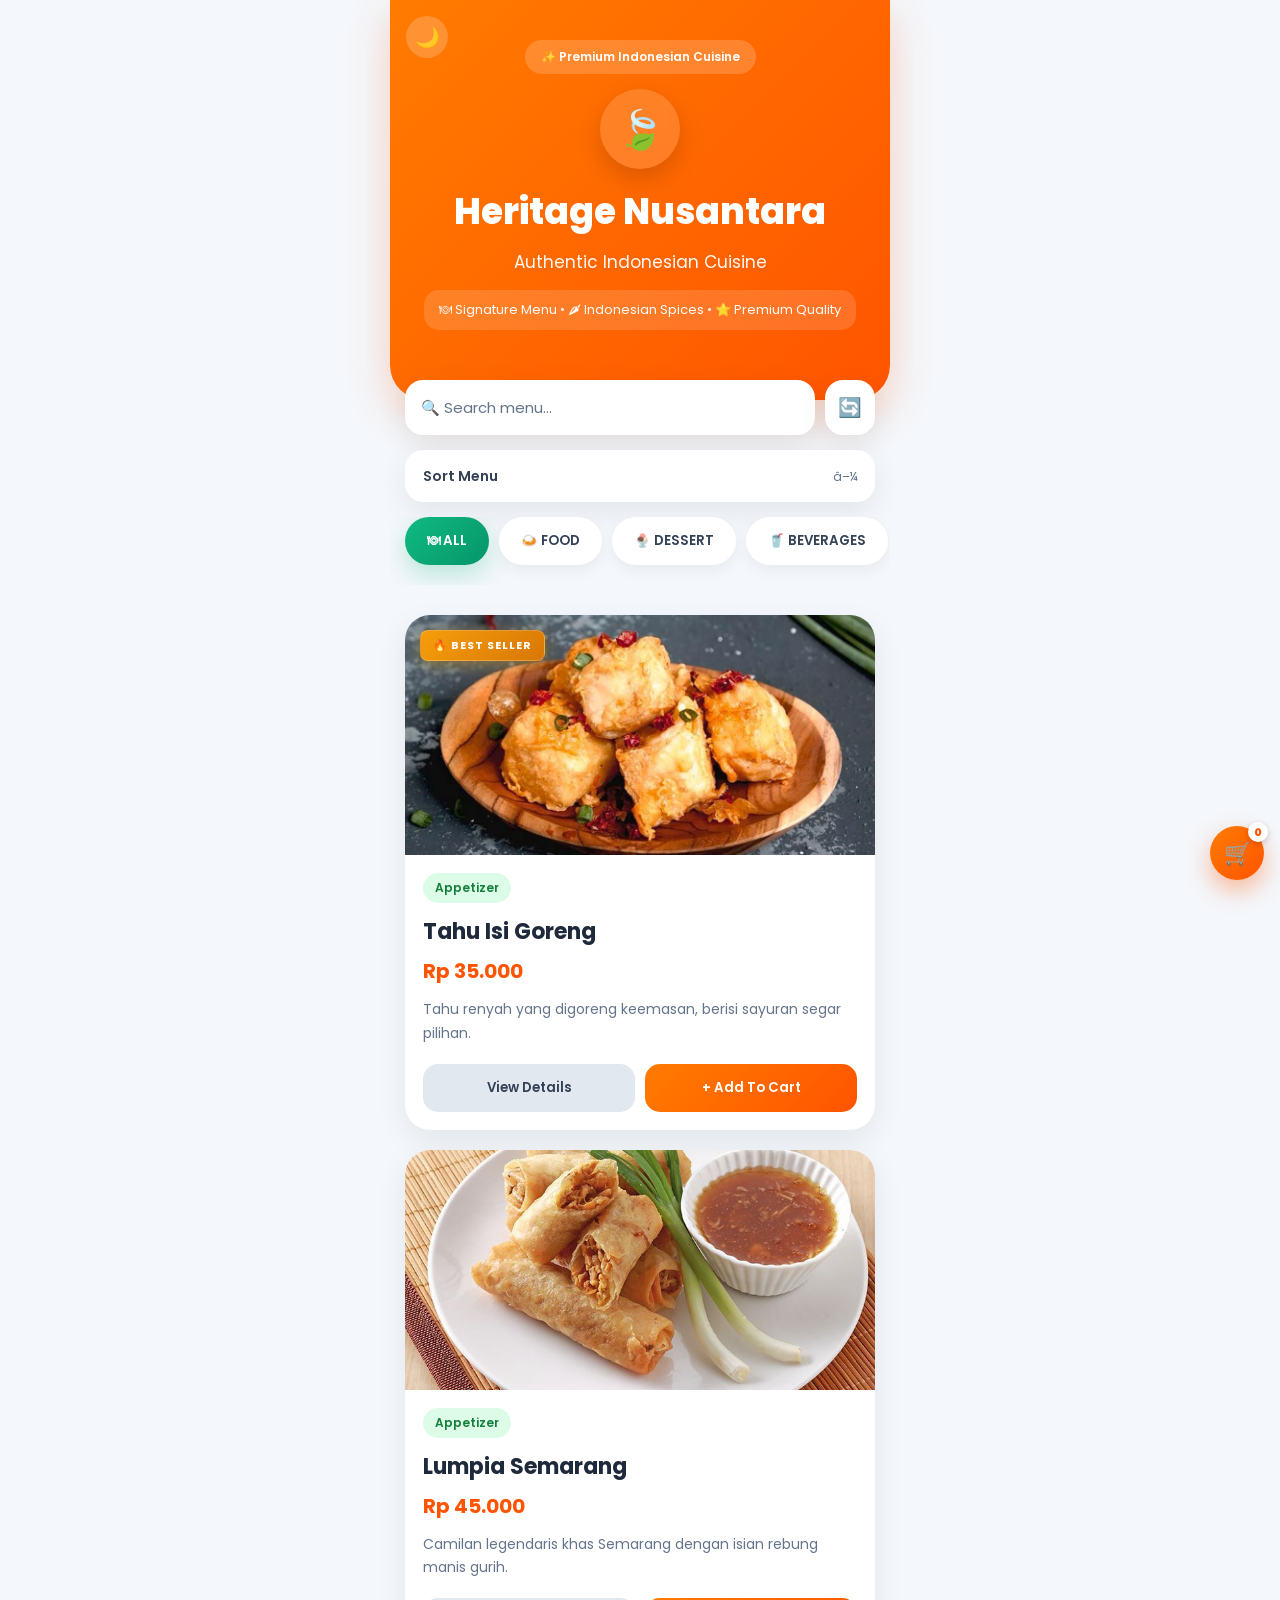
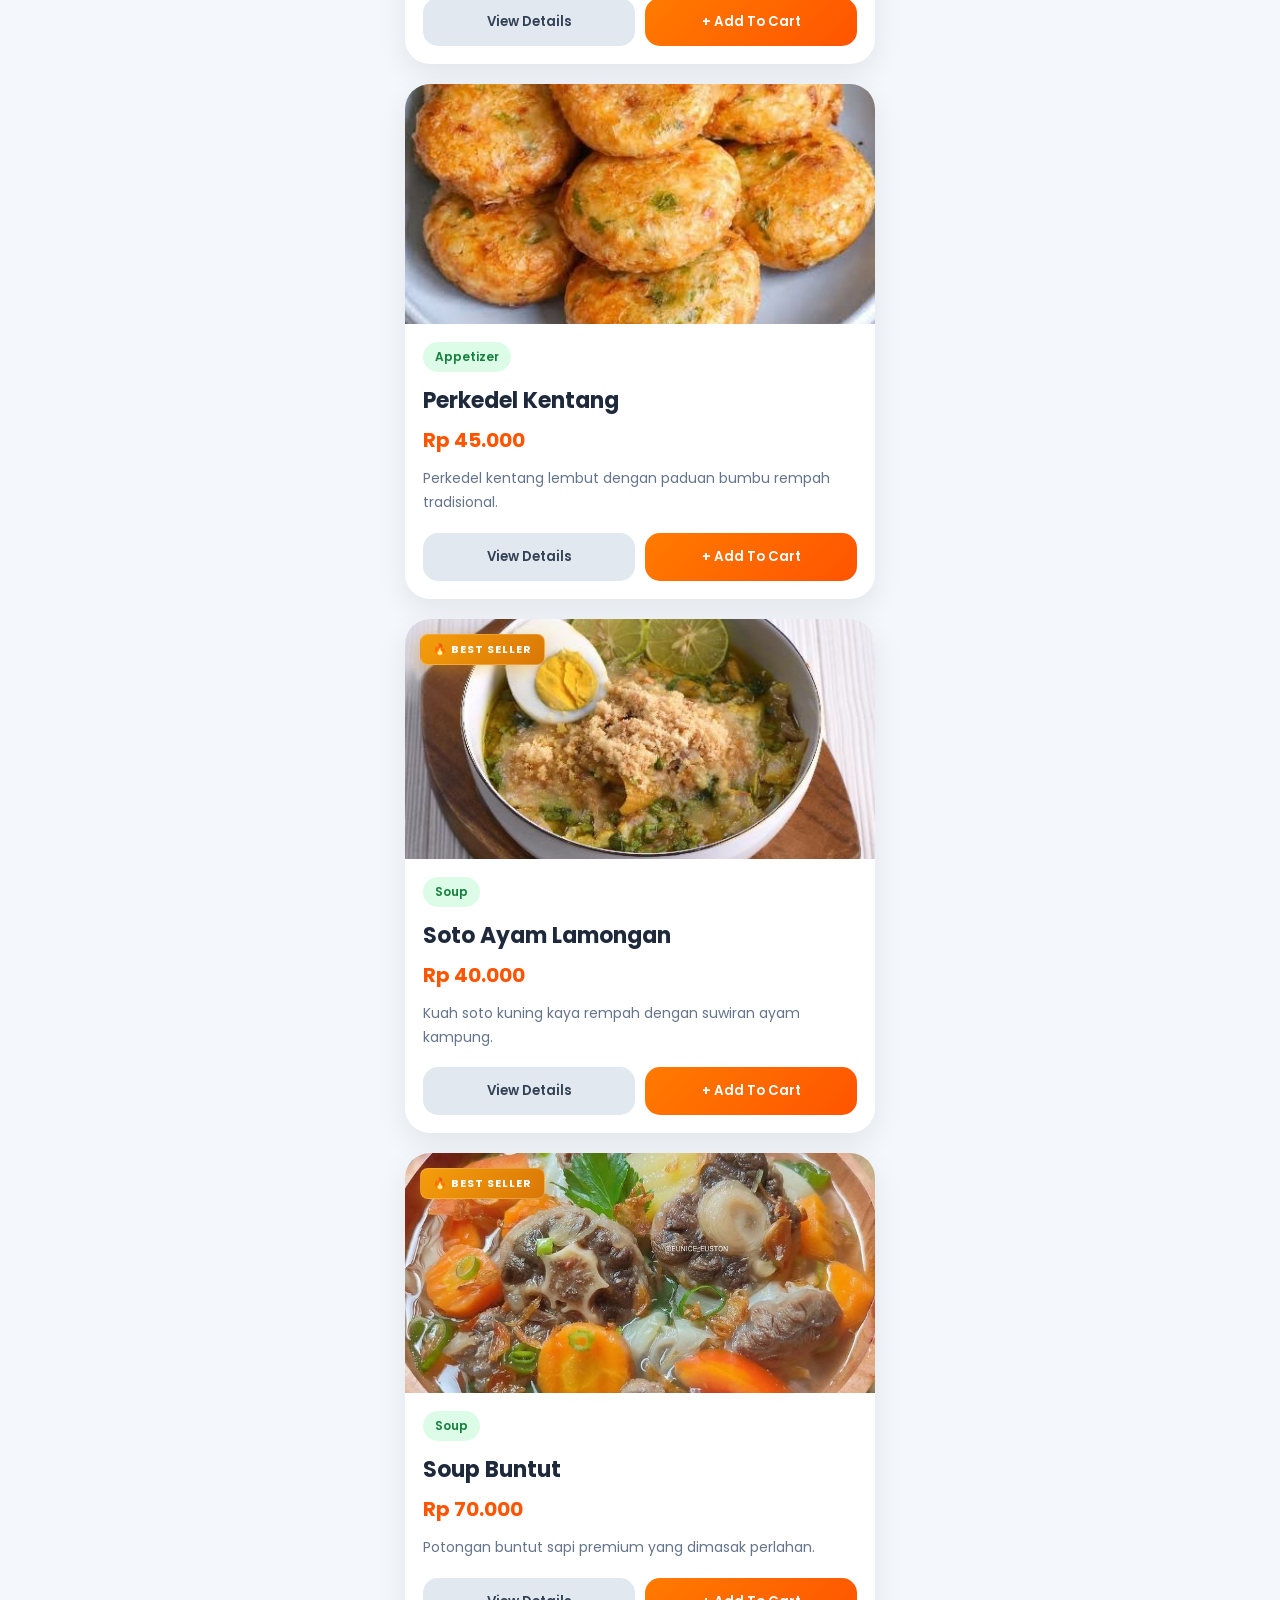
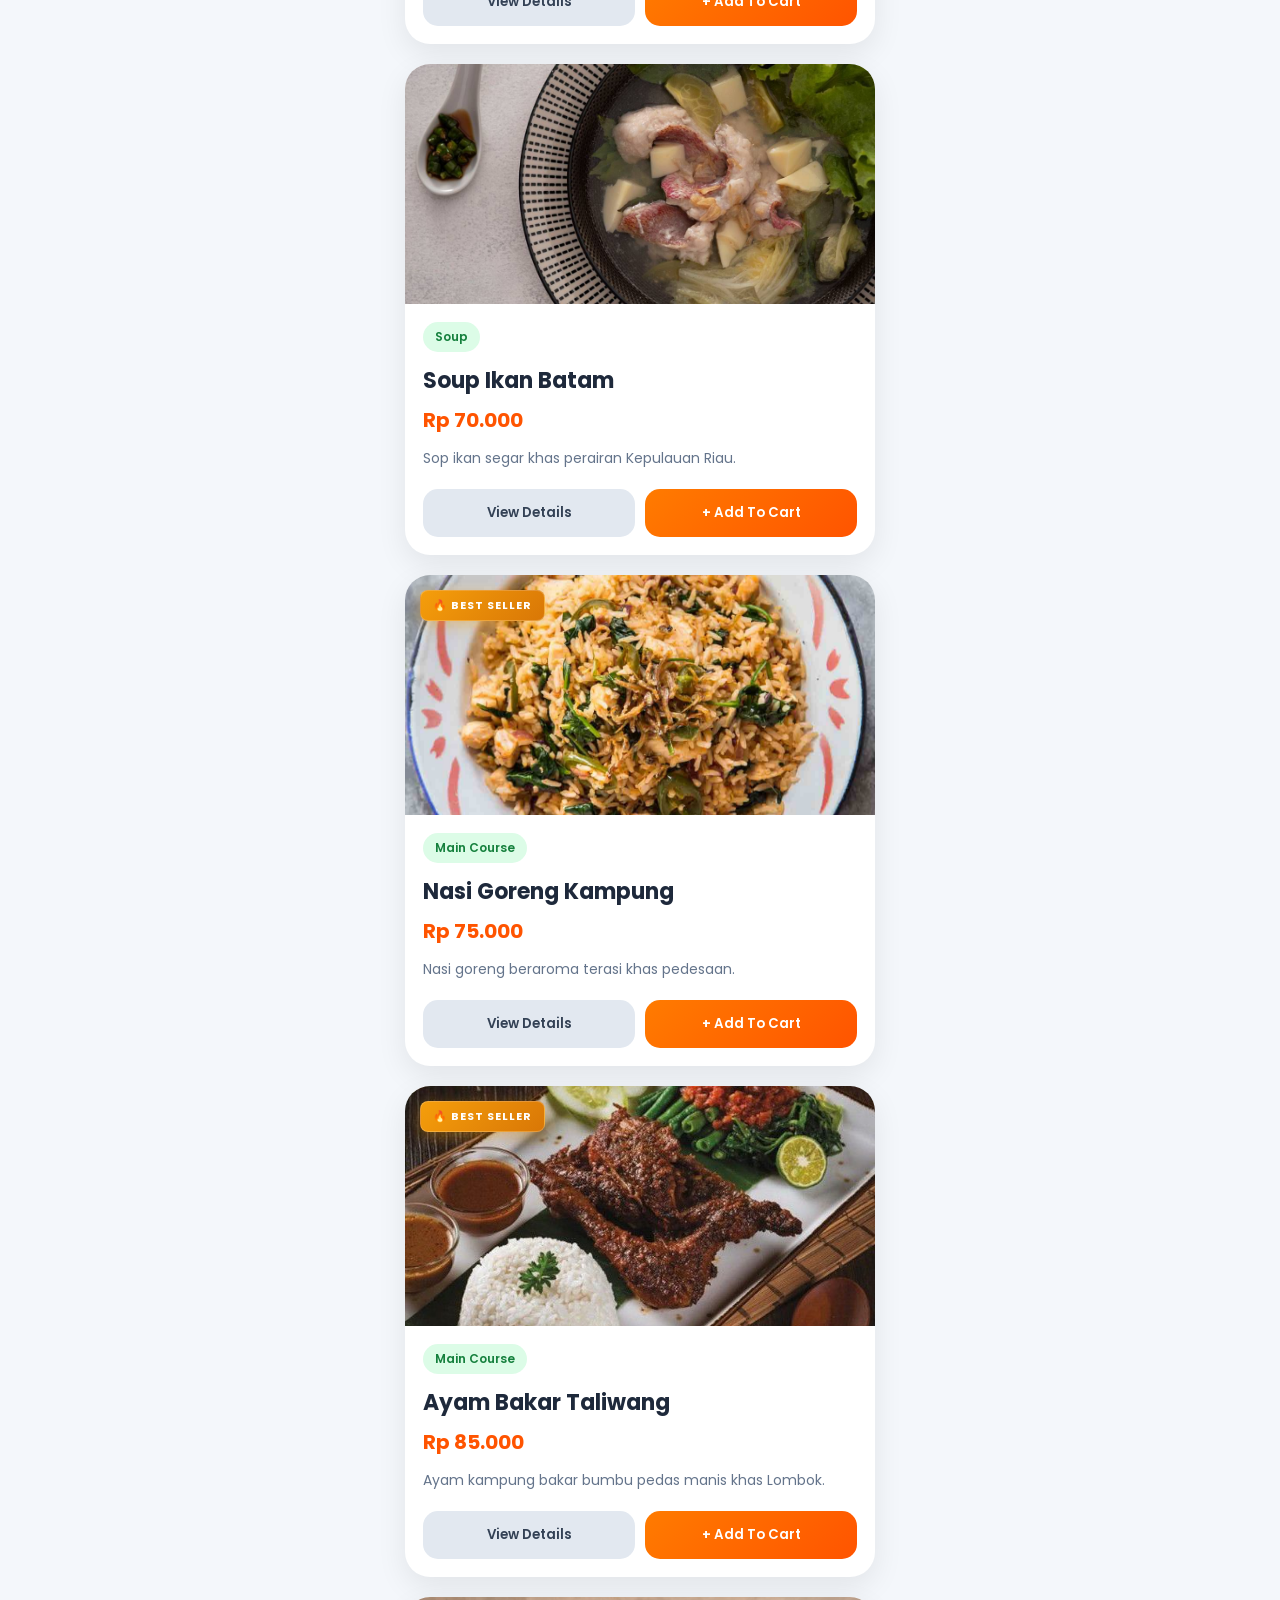
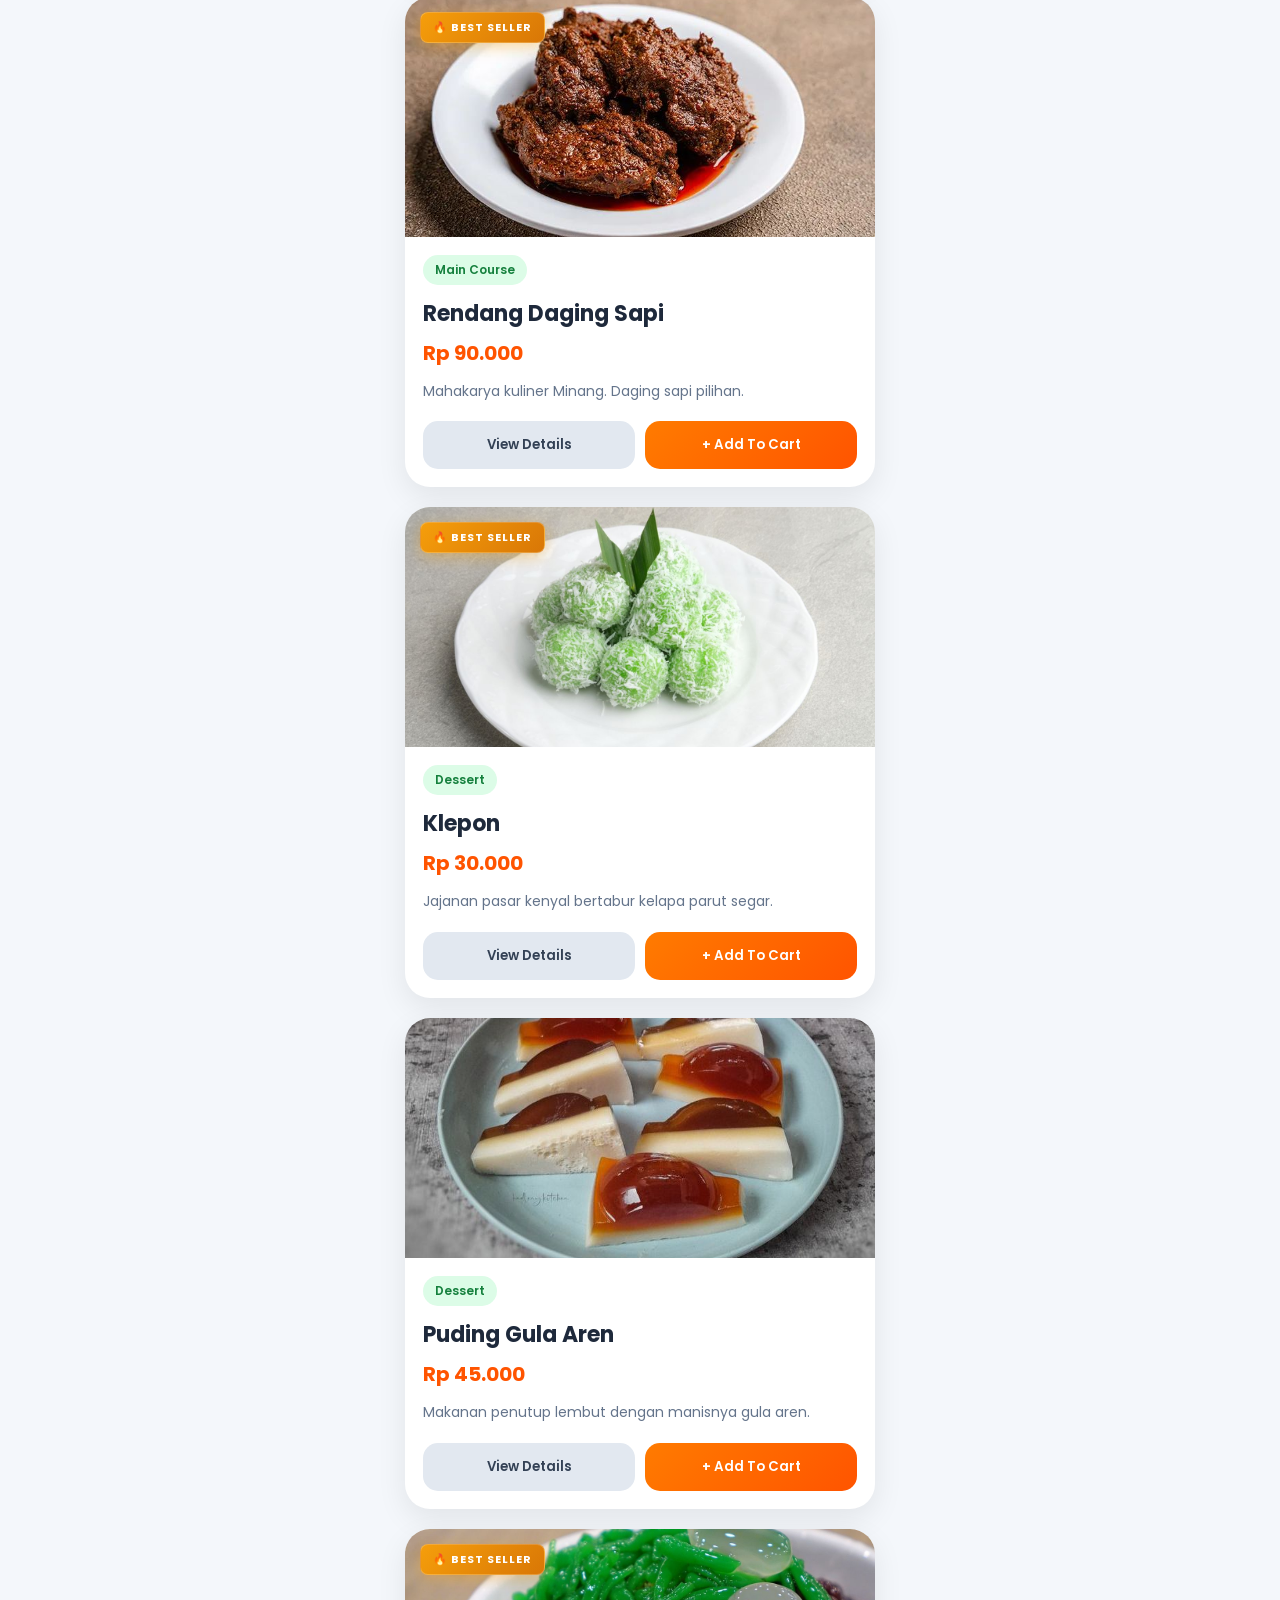
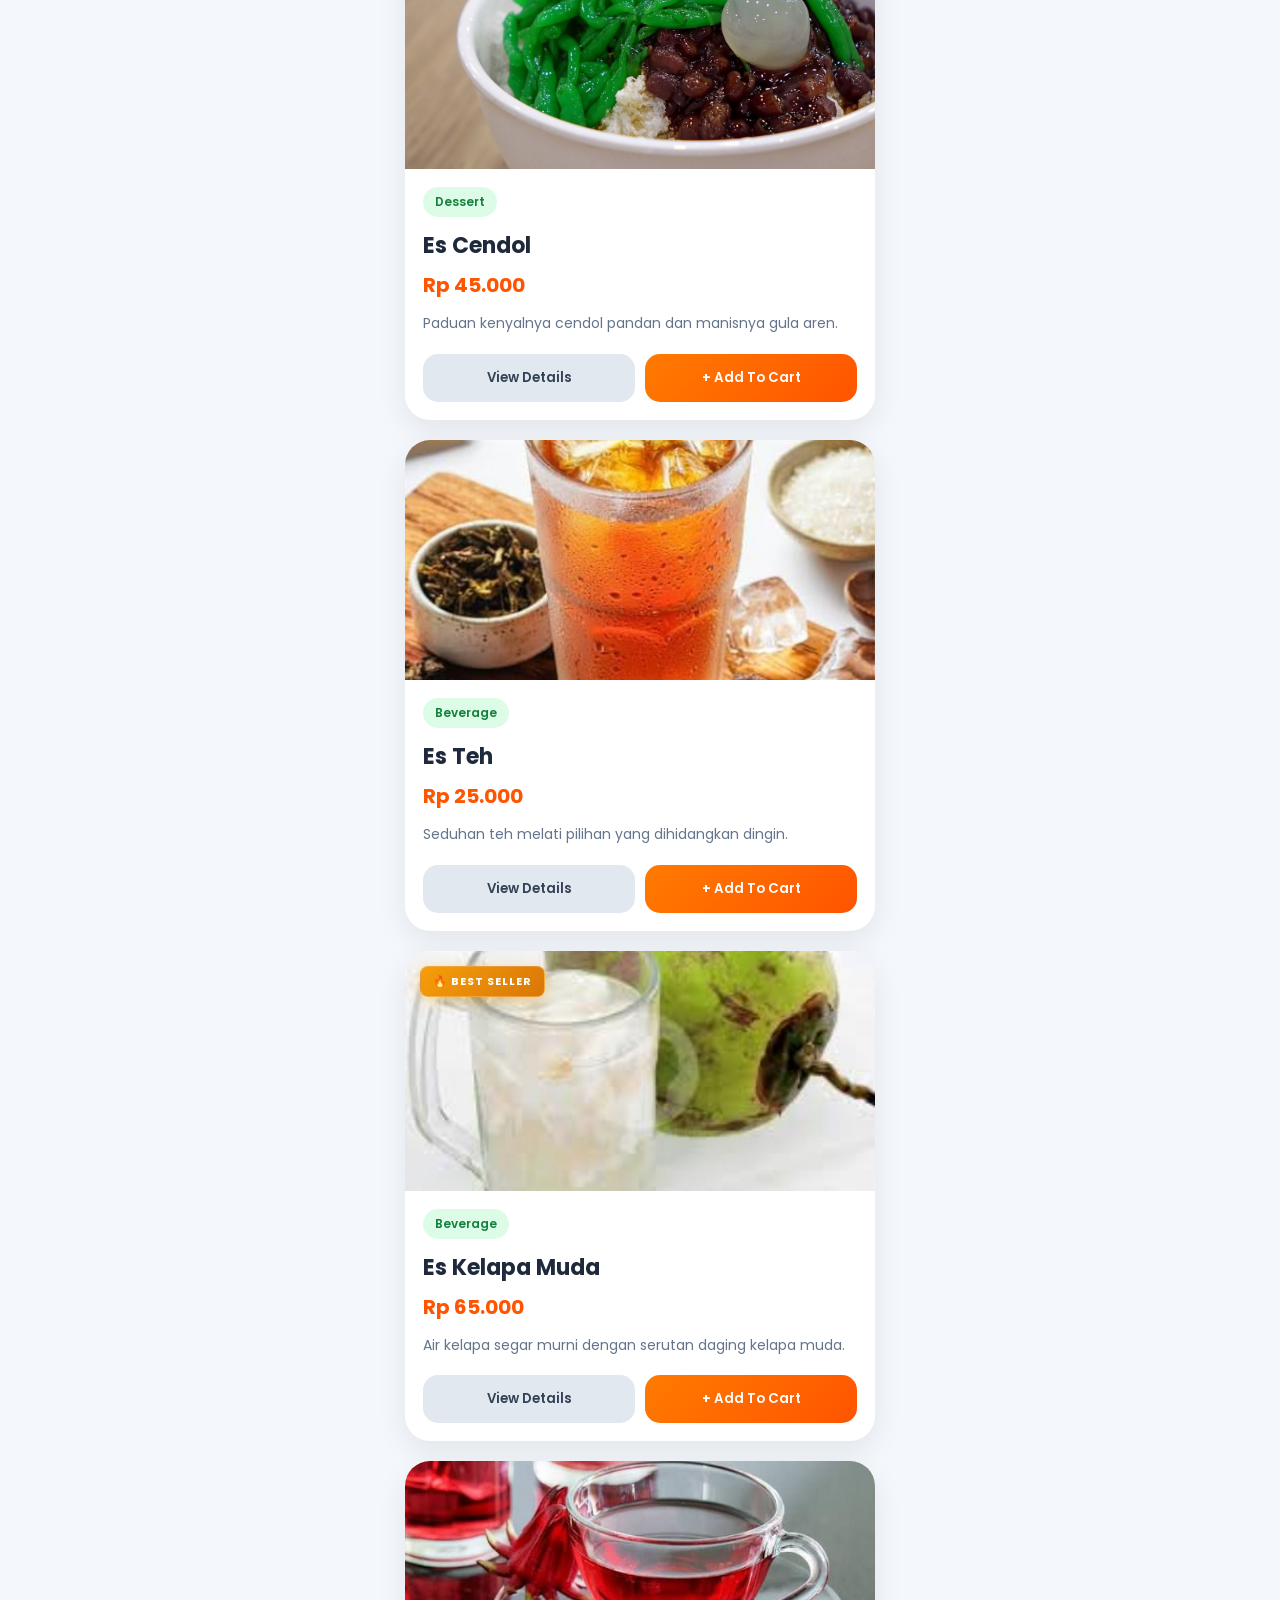
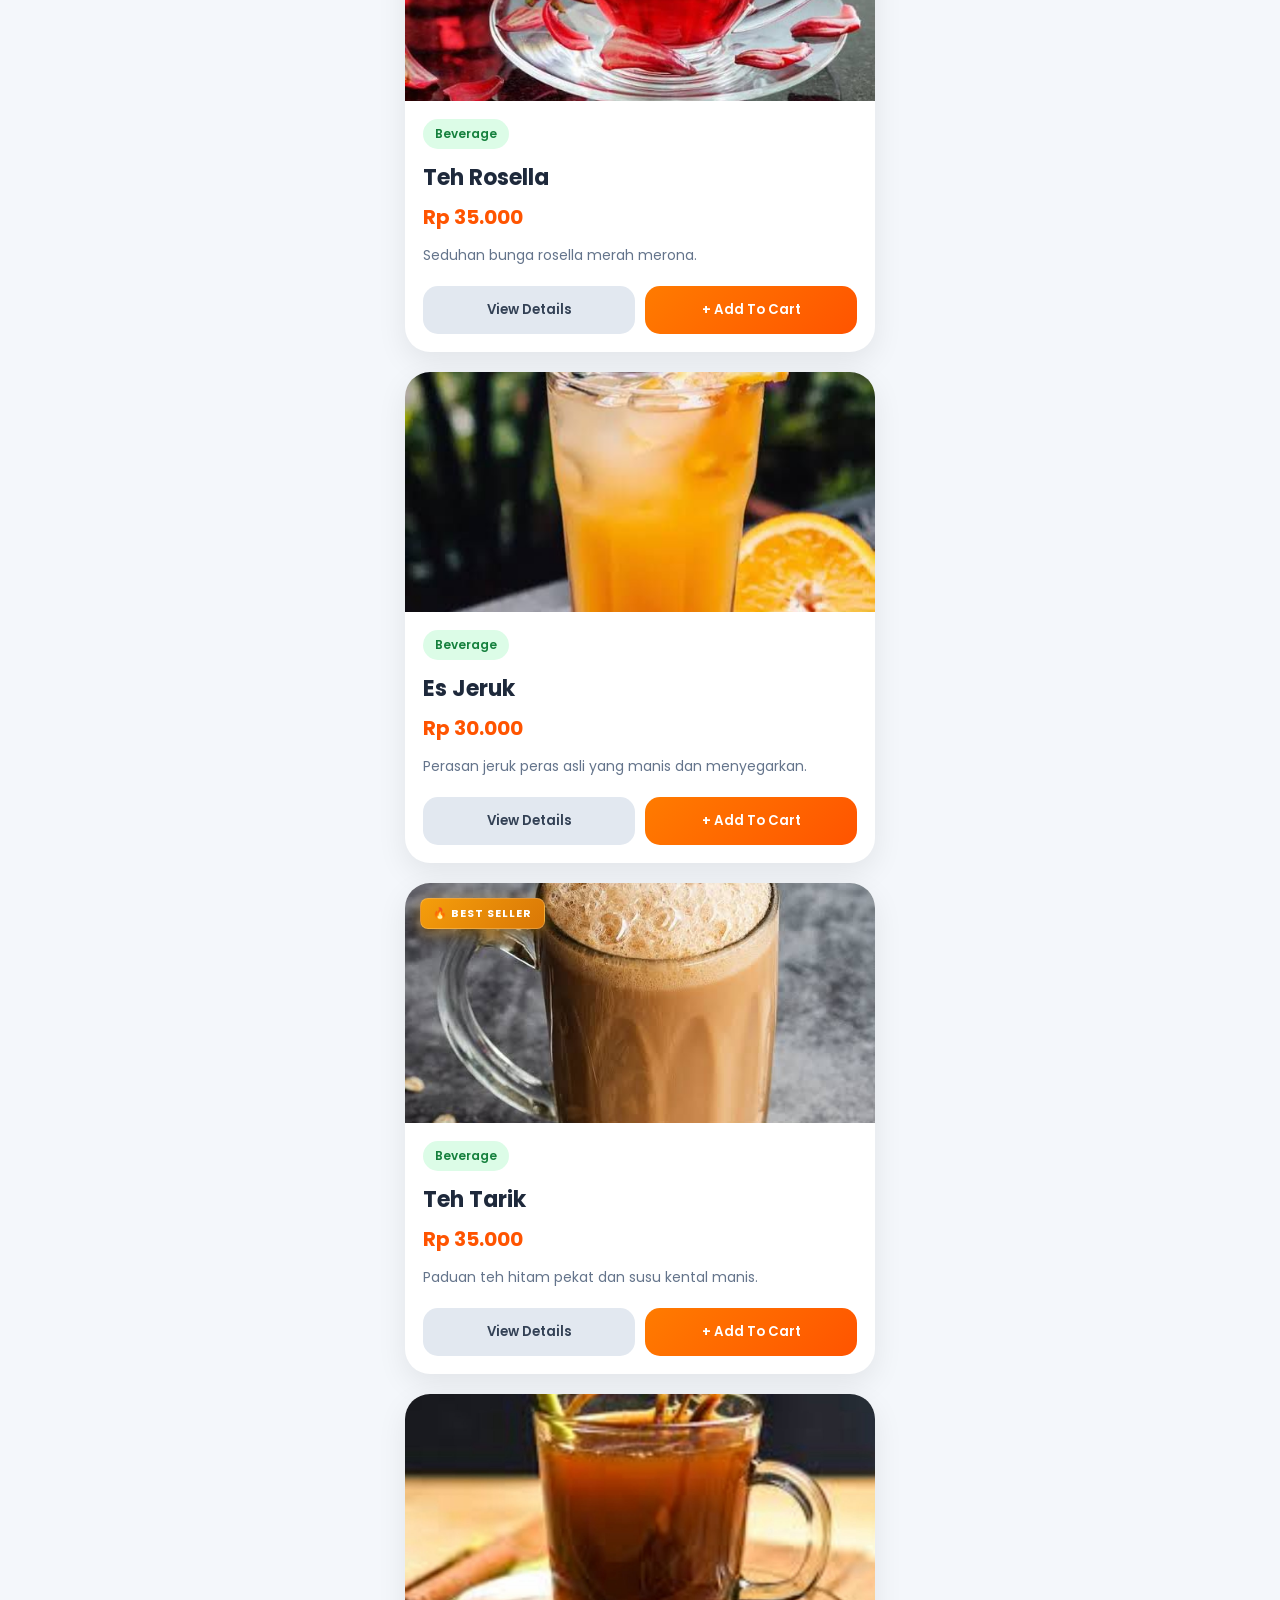
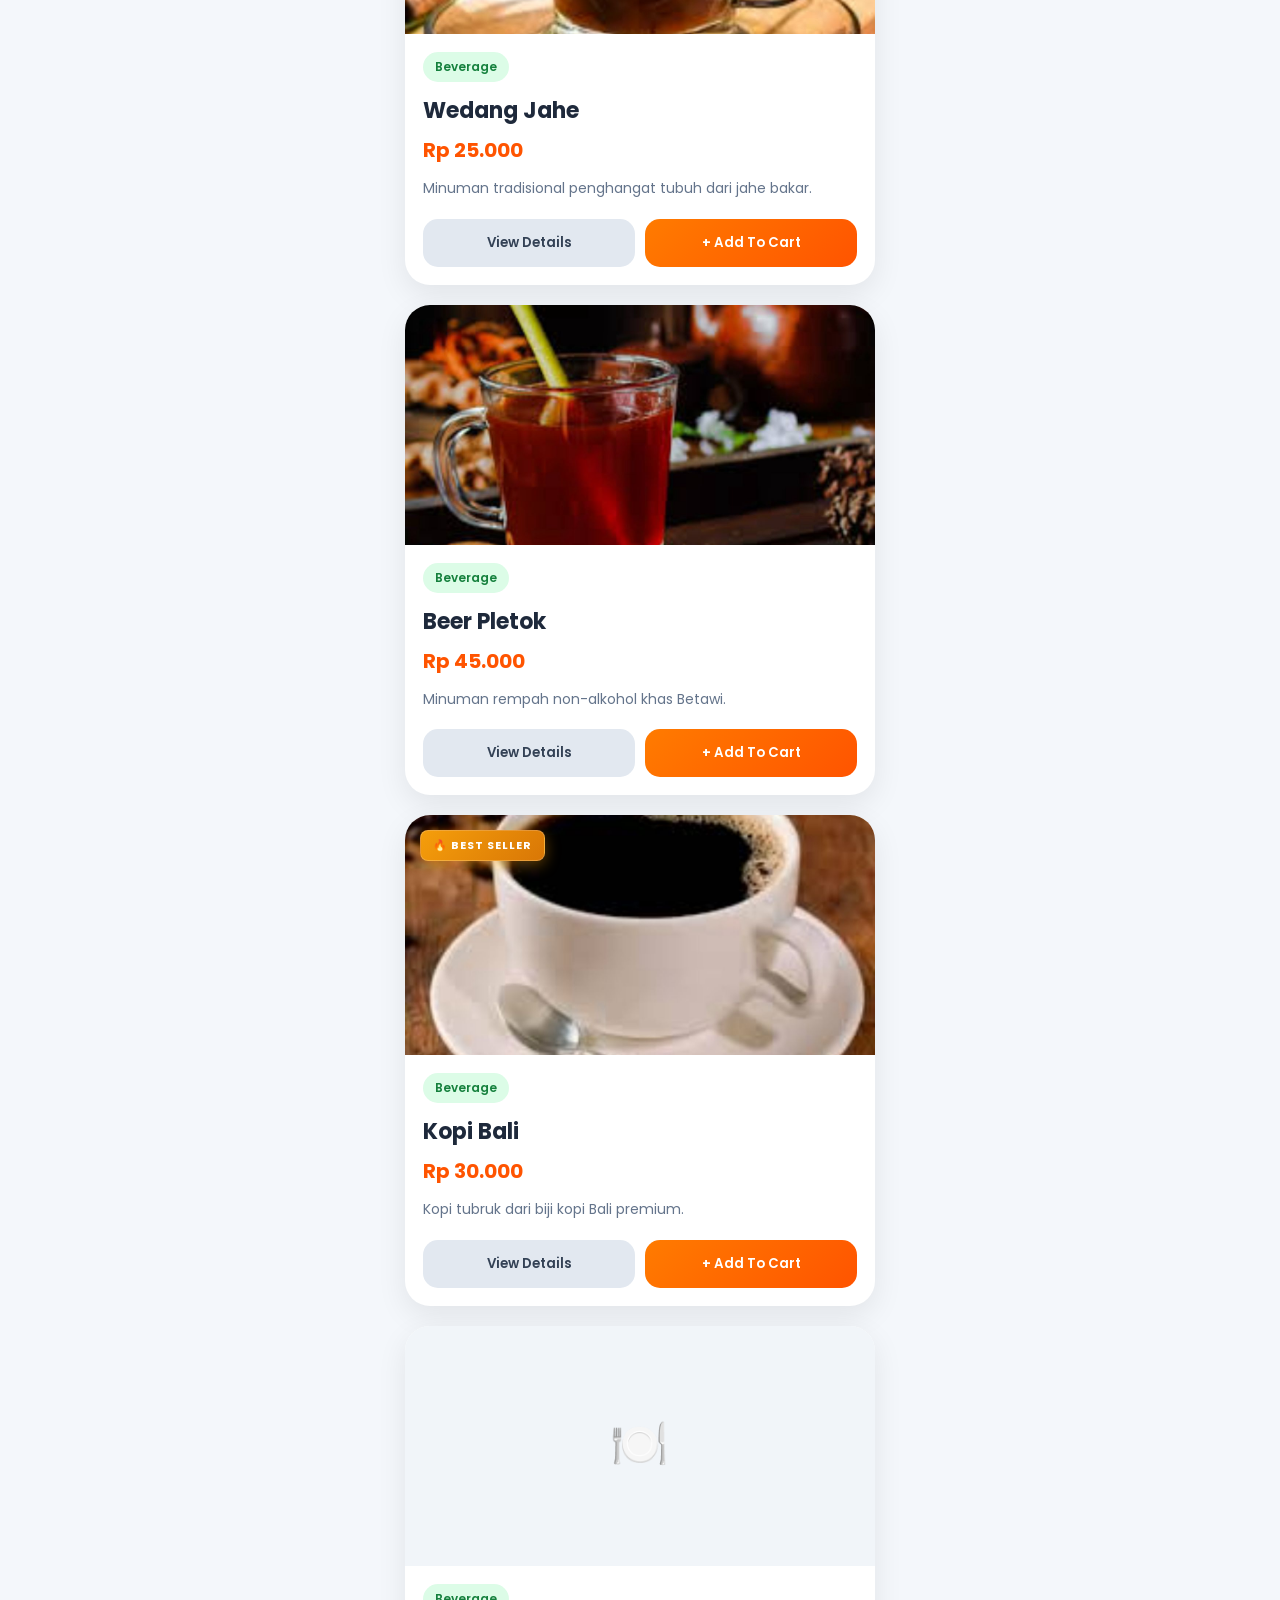
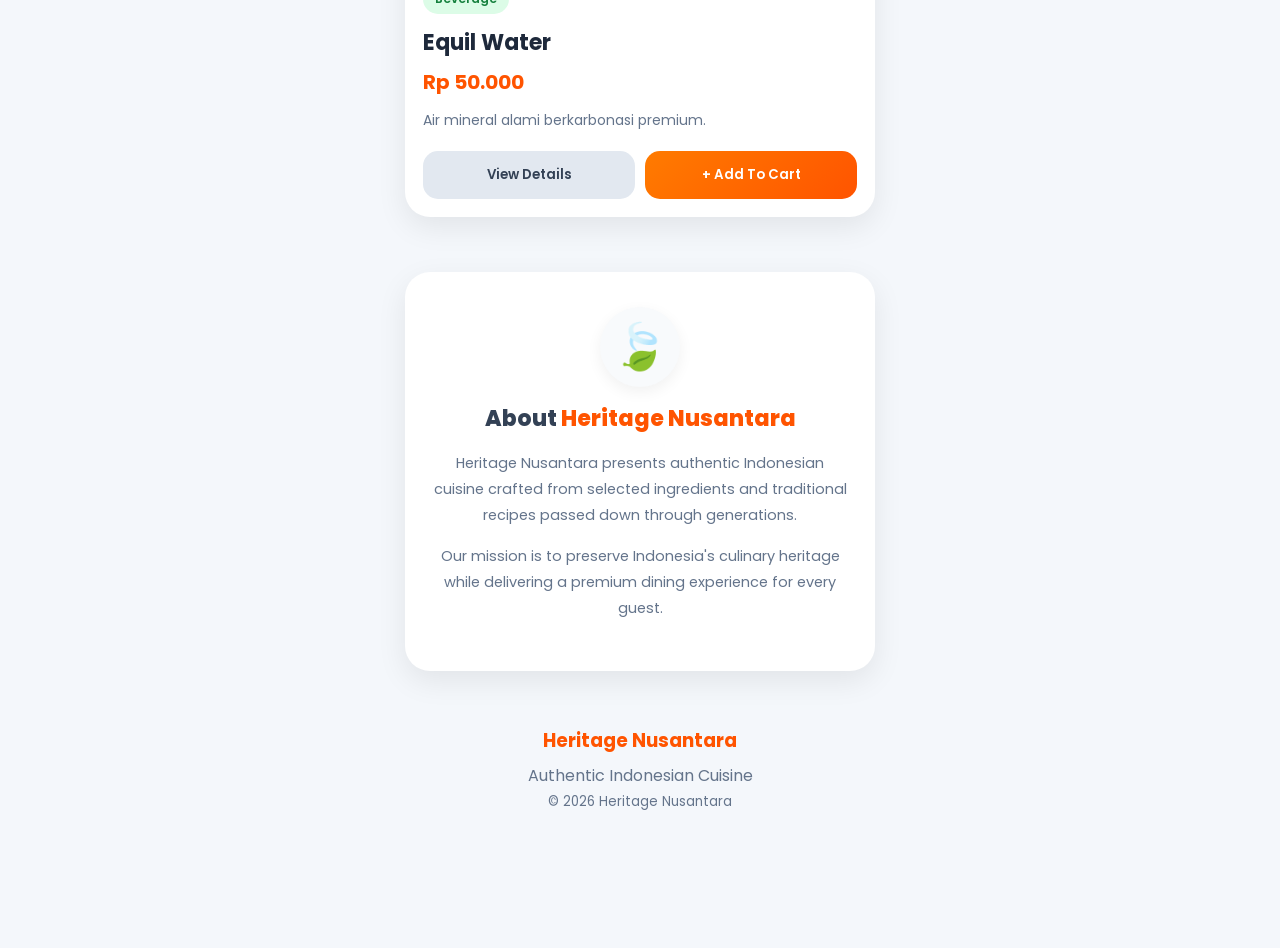
==== commit ae203d92: "Add files via upload" ====
--- a/index.html
+++ b/index.html
@@ -56,6 +56,7 @@
 
     <div class="search-wrapper">
         <input type="text" id="searchInput" placeholder="🔍 Search menu..." onkeyup="searchMenu()">
+        <button type="button" id="reloadMenuBtn" class="reload-menu-btn" onclick="reloadMenuManually()" title="Reload Menu">🔄</button>
     </div>
     <div class="sort-wrapper">
         <select id="sortMenu" onchange="sortMenu()">
--- a/assets/css/user/main.css
+++ b/assets/css/user/main.css
@@ -115,8 +115,10 @@
     padding: 15px;
     margin-top: -35px;
     position: relative; z-index: 10;
+    display: flex; gap: 10px; align-items: stretch;
 }
 .search-wrapper input {
+    flex: 1; min-width: 0;
     width: 100%; border: none; padding: 16px; border-radius: 18px;
     background: var(--surface); color: var(--text-primary);
     font-size: 15px; box-shadow: var(--shadow-md); outline: none;
@@ -126,6 +128,15 @@
 .search-wrapper input:focus {
     box-shadow: 0 8px 25px rgba(255,84,0,0.15), 0 0 0 2px rgba(255,84,0,0.15);
 }
+.reload-menu-btn {
+    flex-shrink: 0;
+    width: 50px; border: none; border-radius: 18px;
+    background: var(--surface); color: var(--text-primary);
+    font-size: 19px; box-shadow: var(--shadow-md); cursor: pointer;
+    transition: var(--transition);
+}
+.reload-menu-btn:hover { transform: rotate(90deg); }
+.reload-menu-btn:active { transform: rotate(180deg) scale(0.92); }
 
 .sort-wrapper {
     padding: 0 15px 15px;
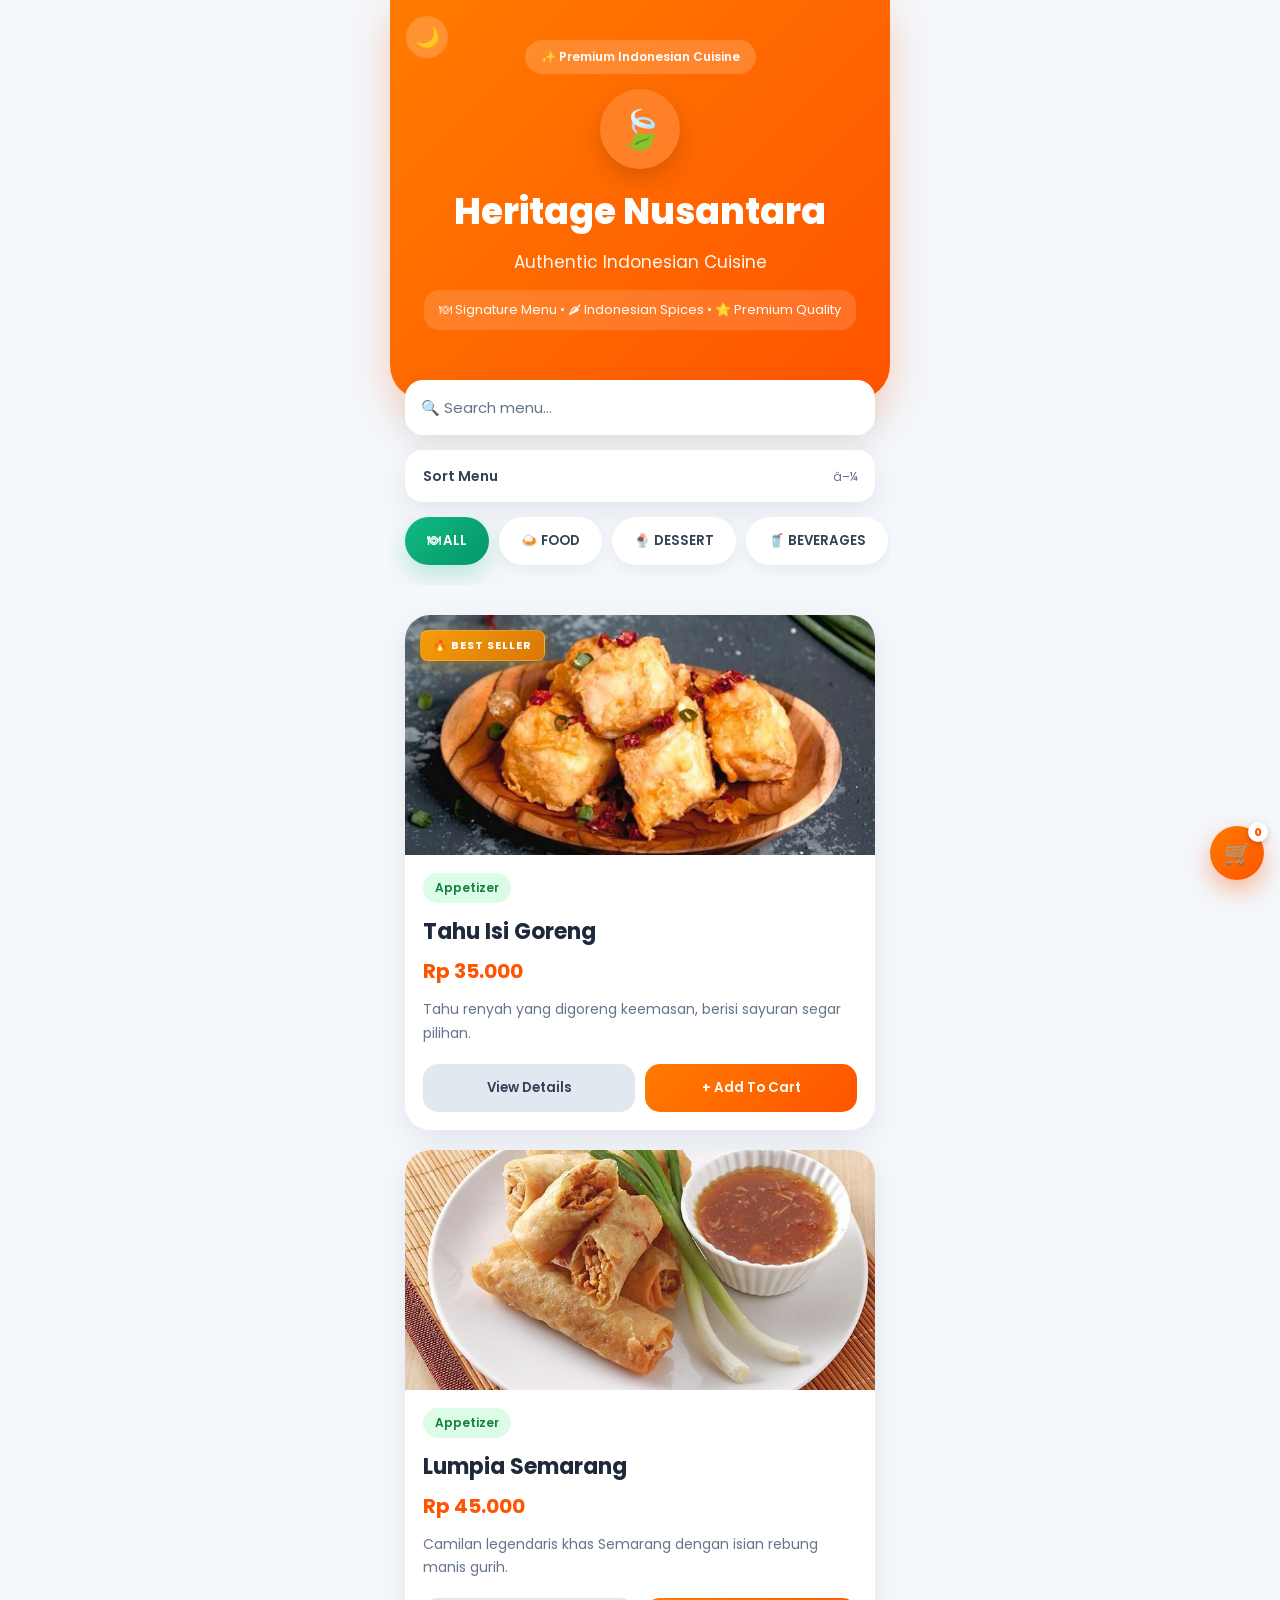
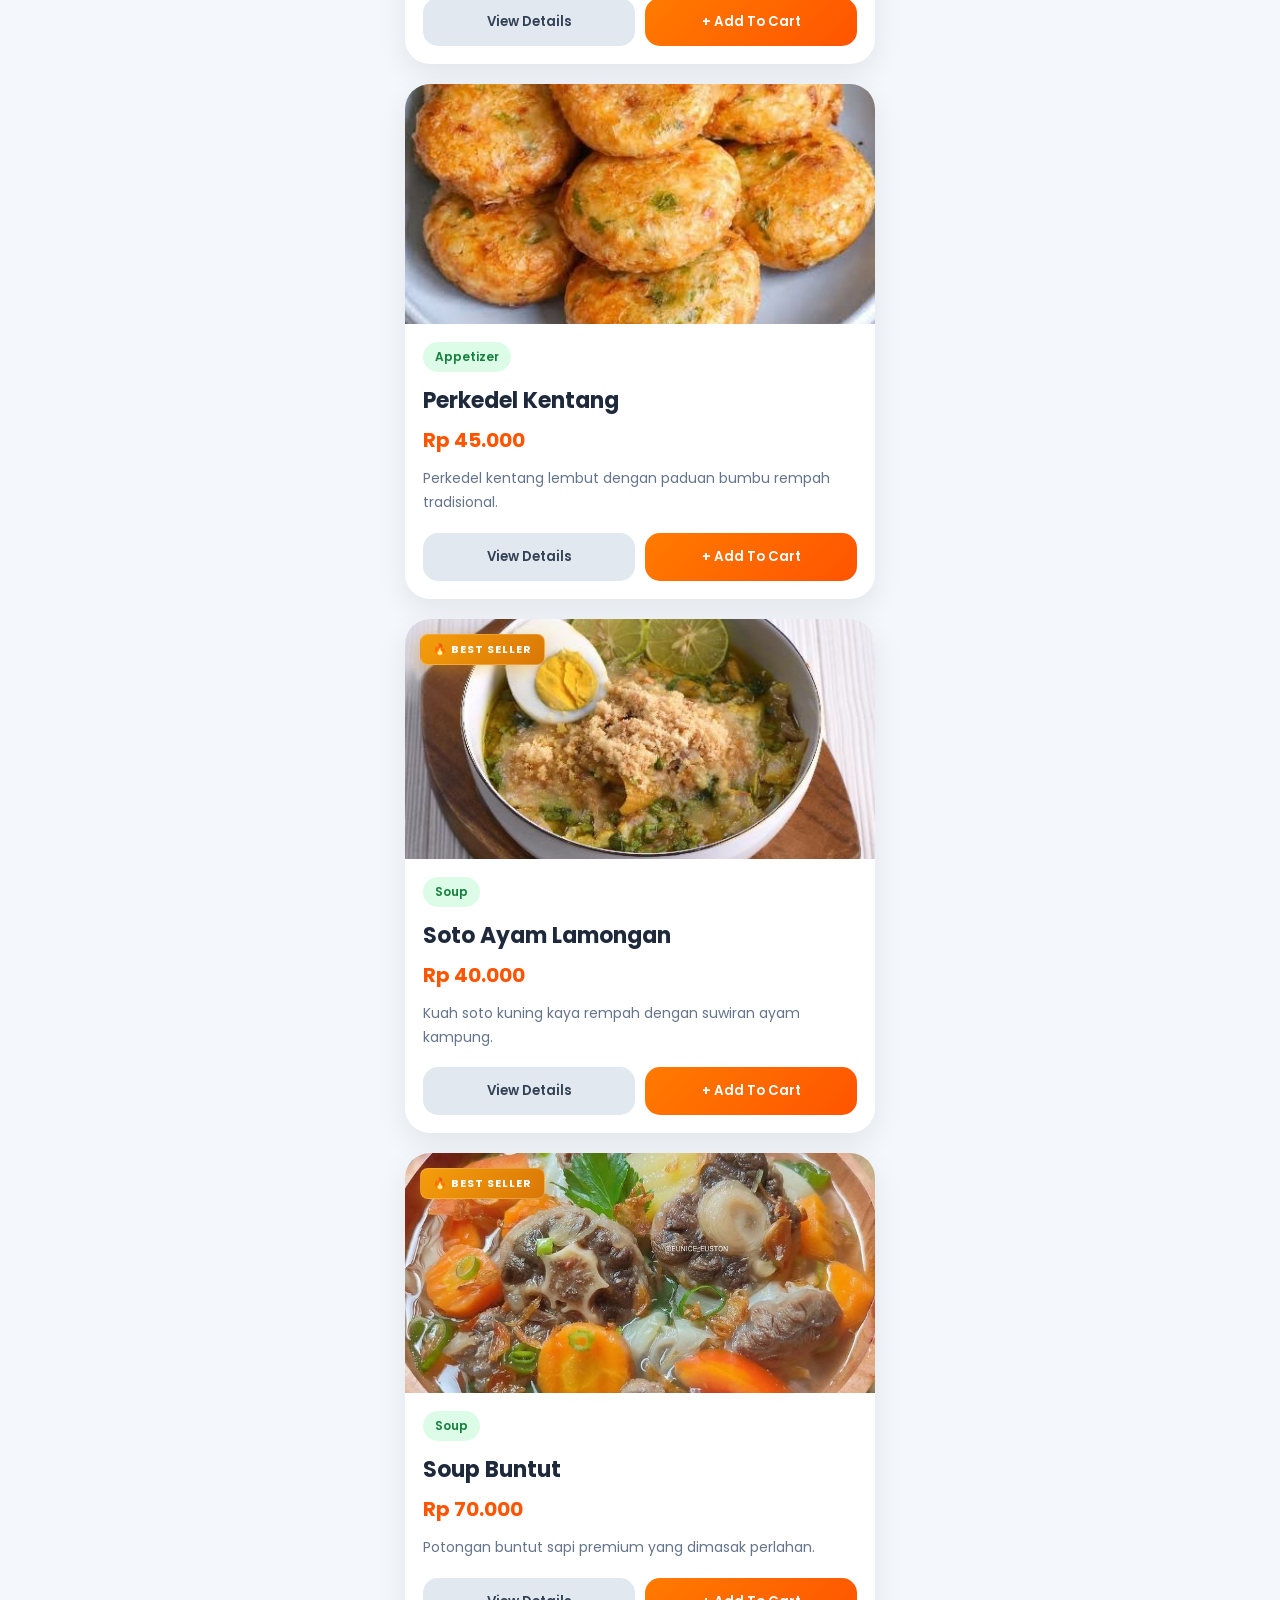
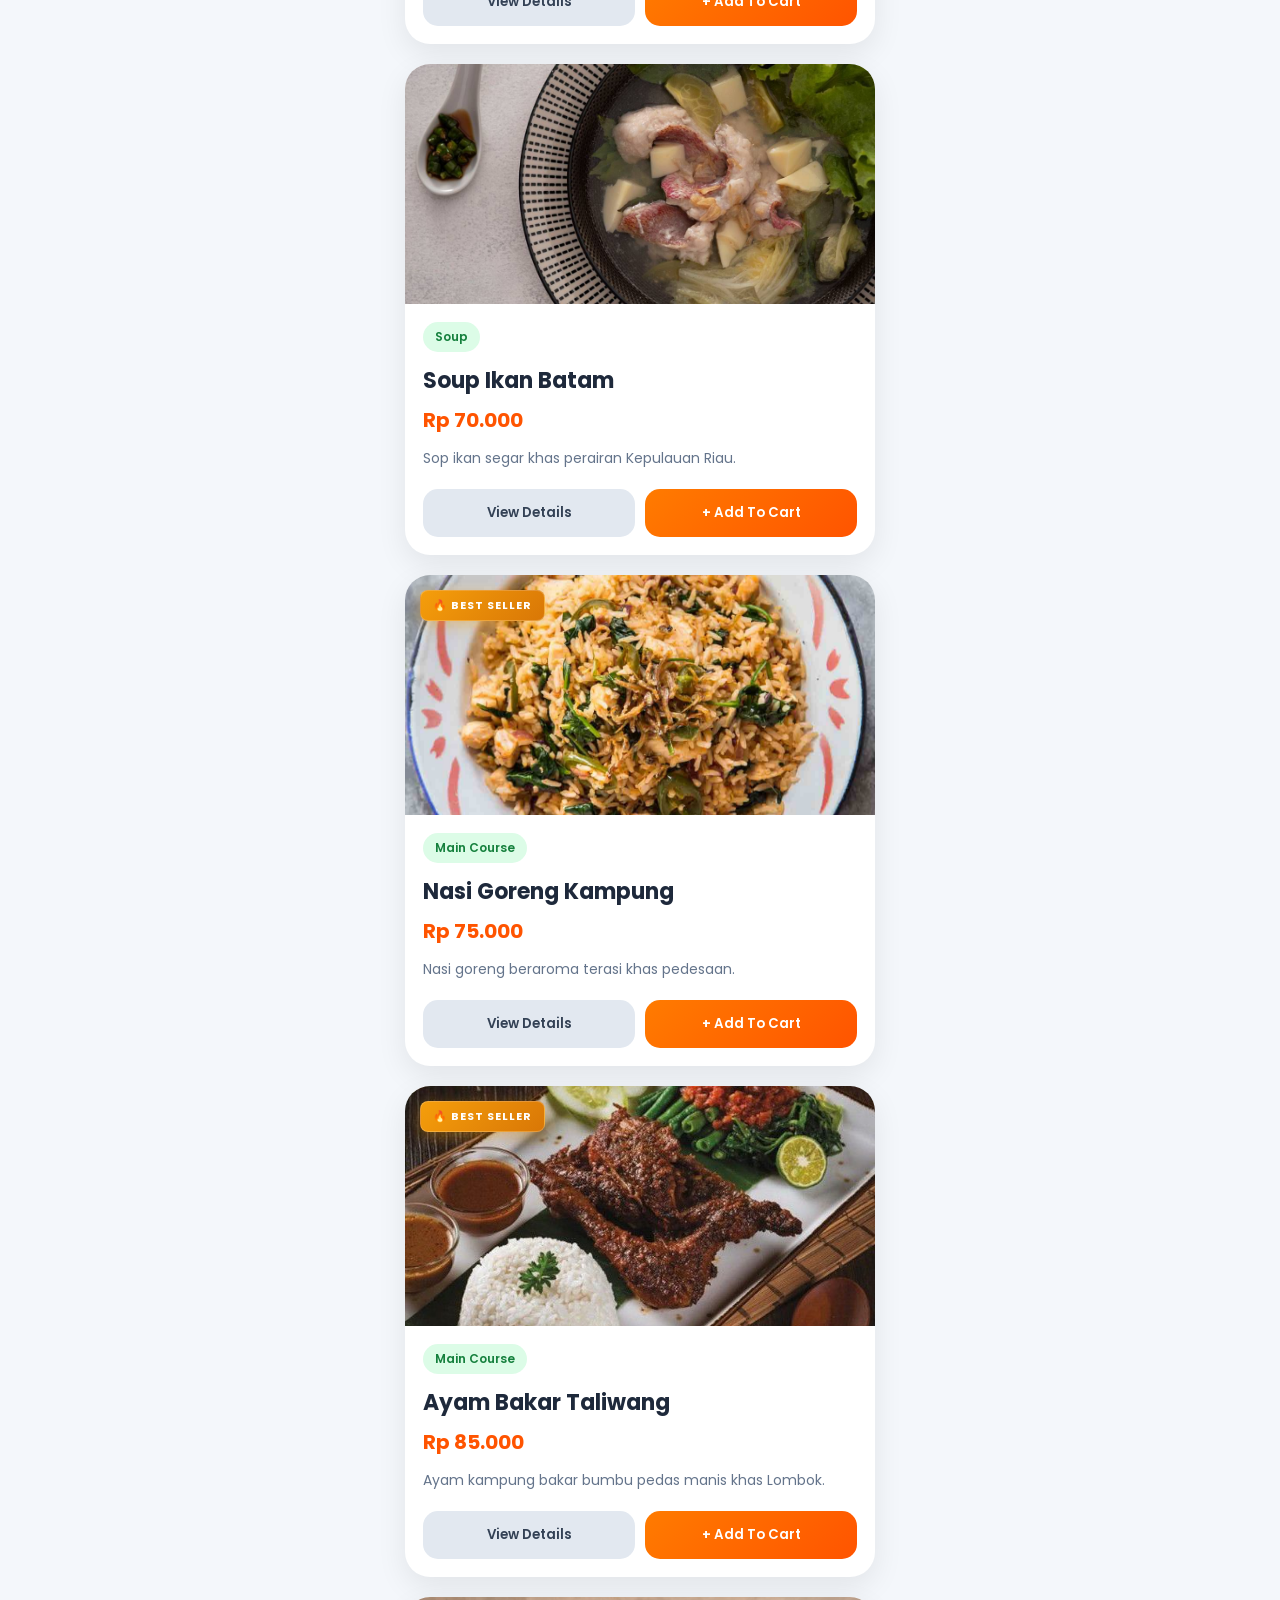
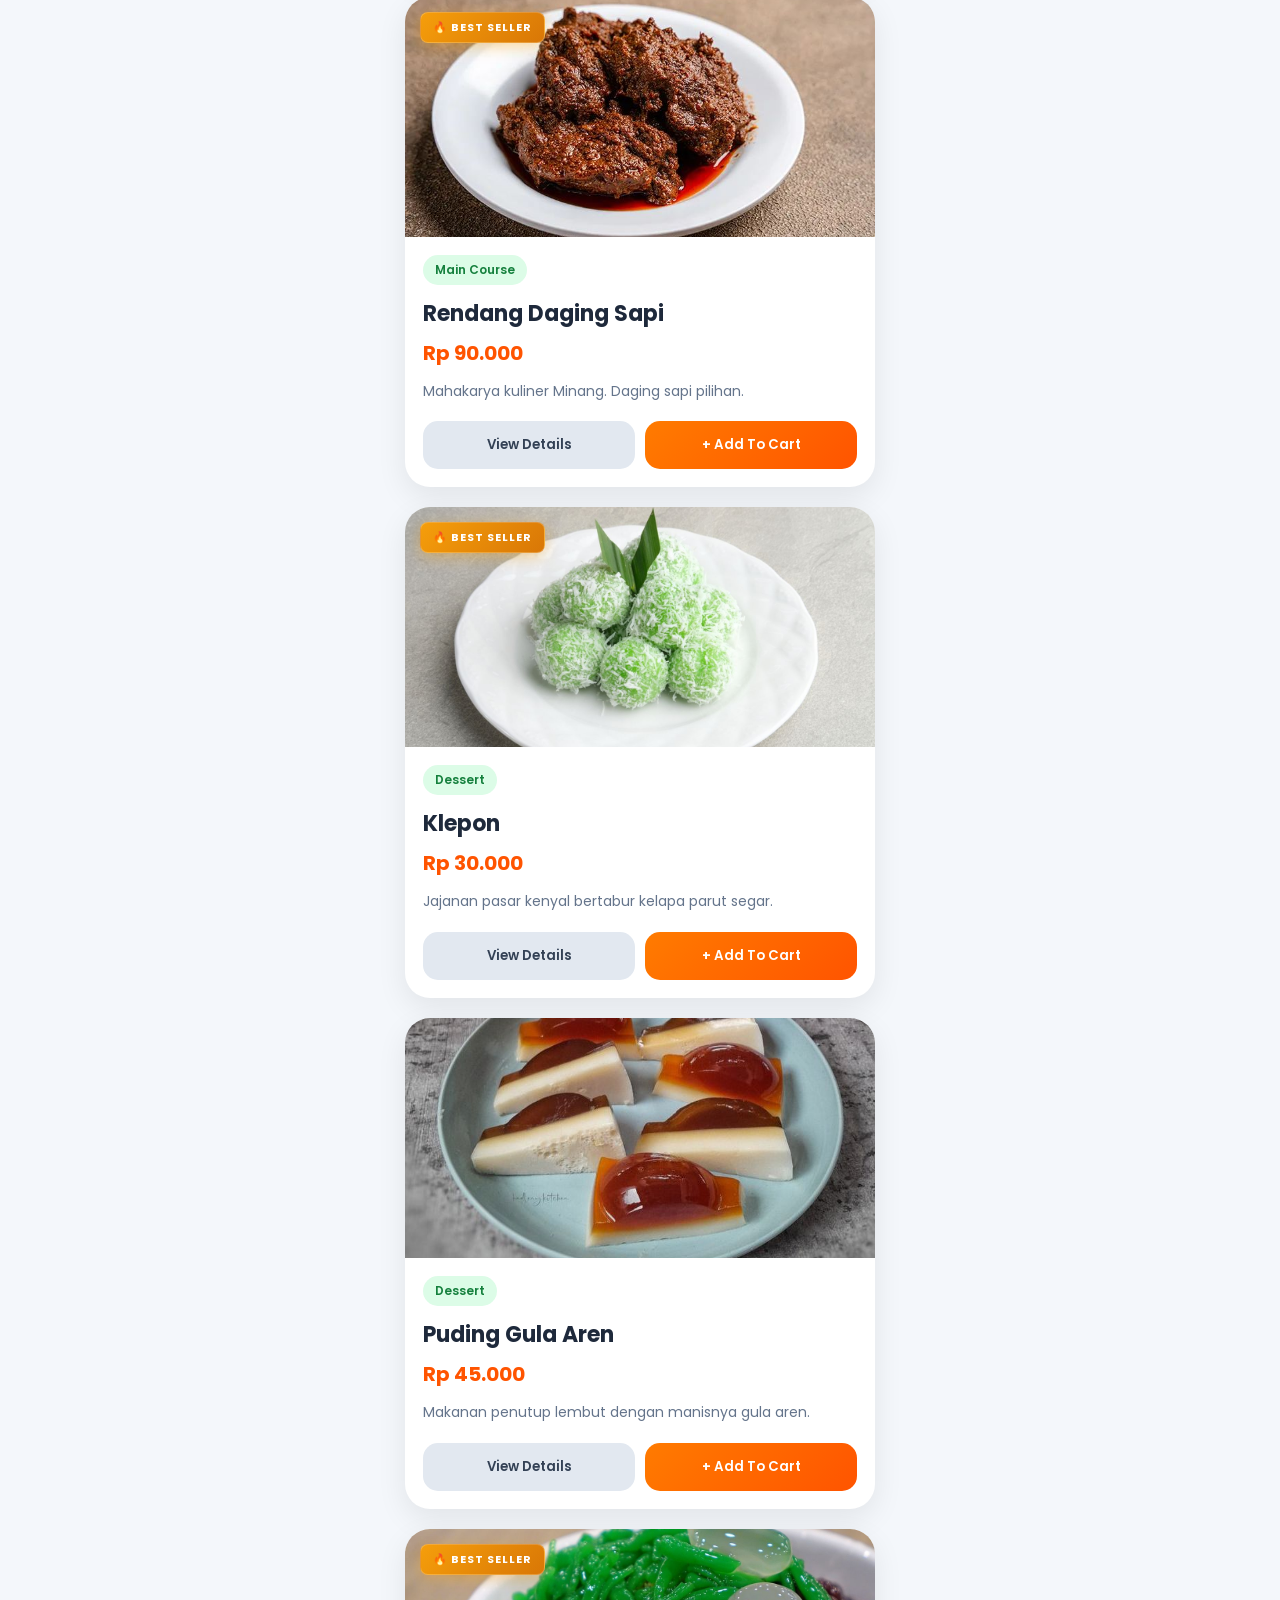
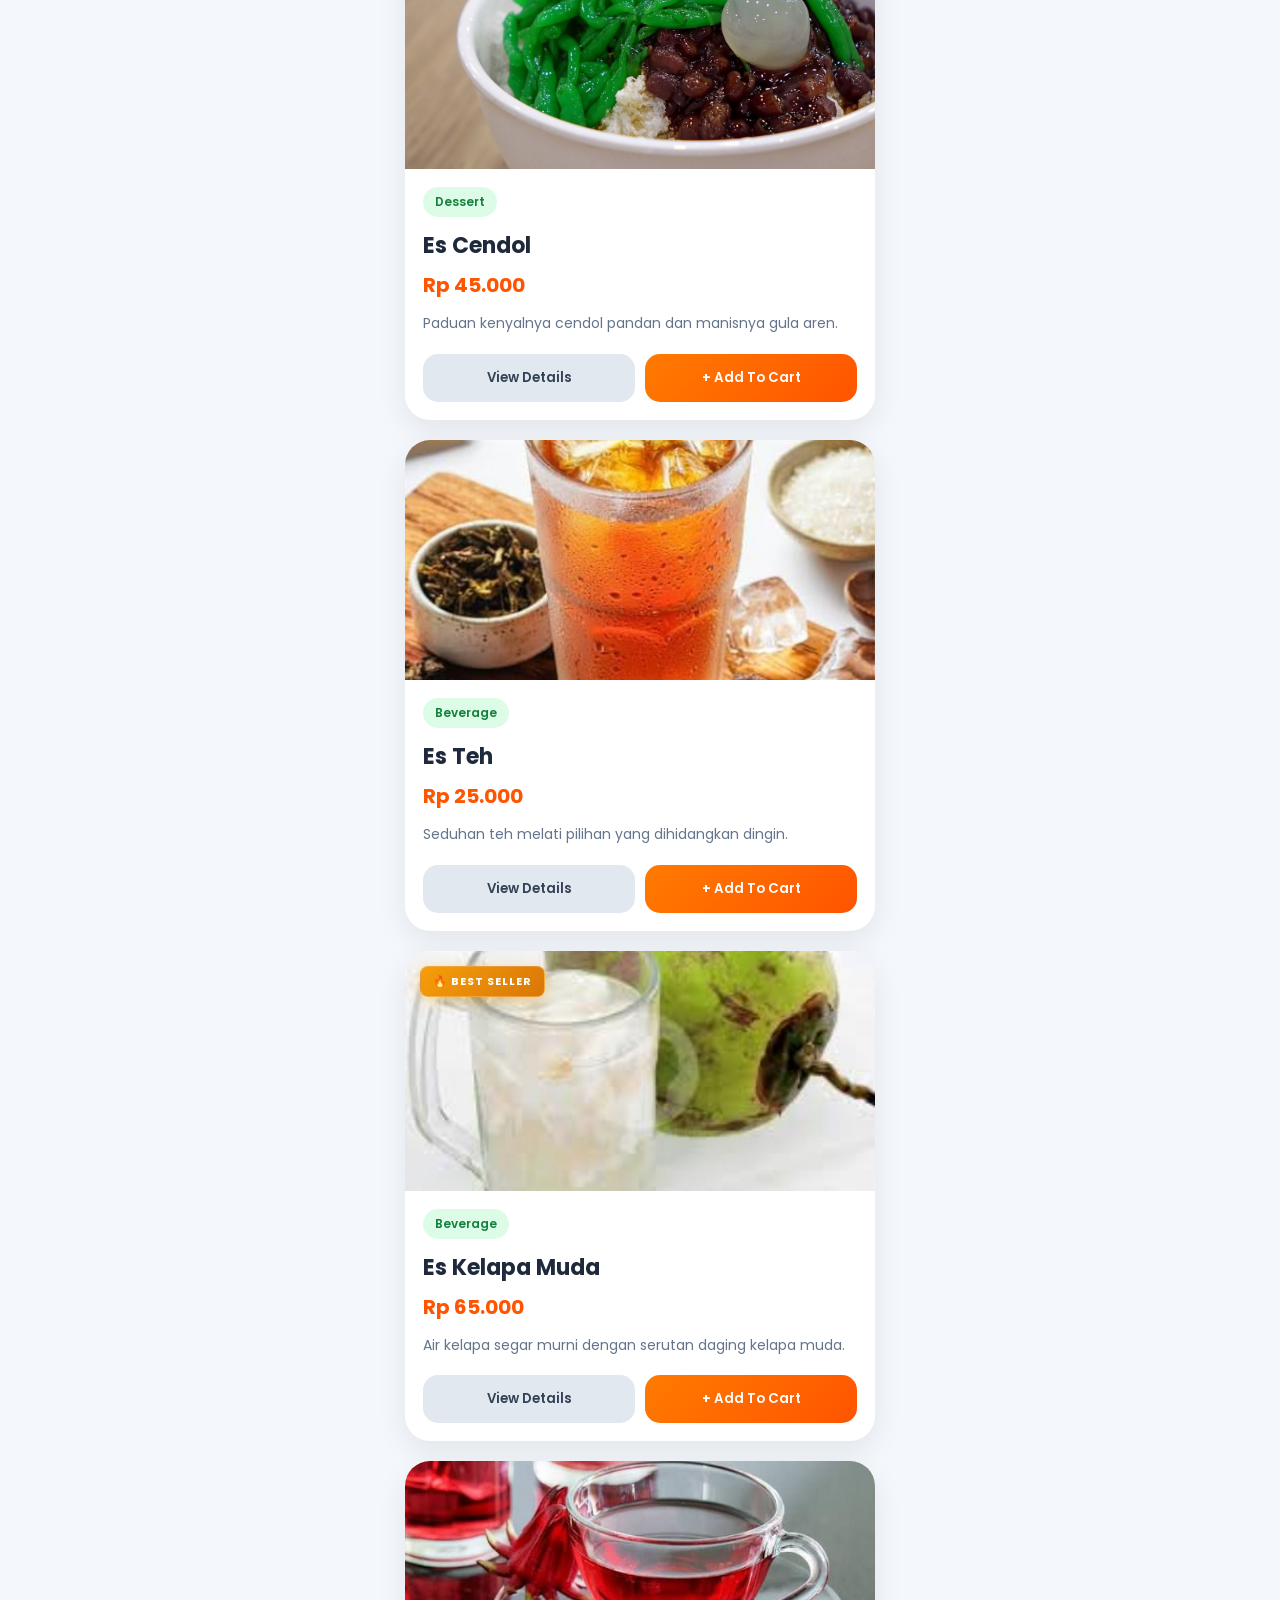
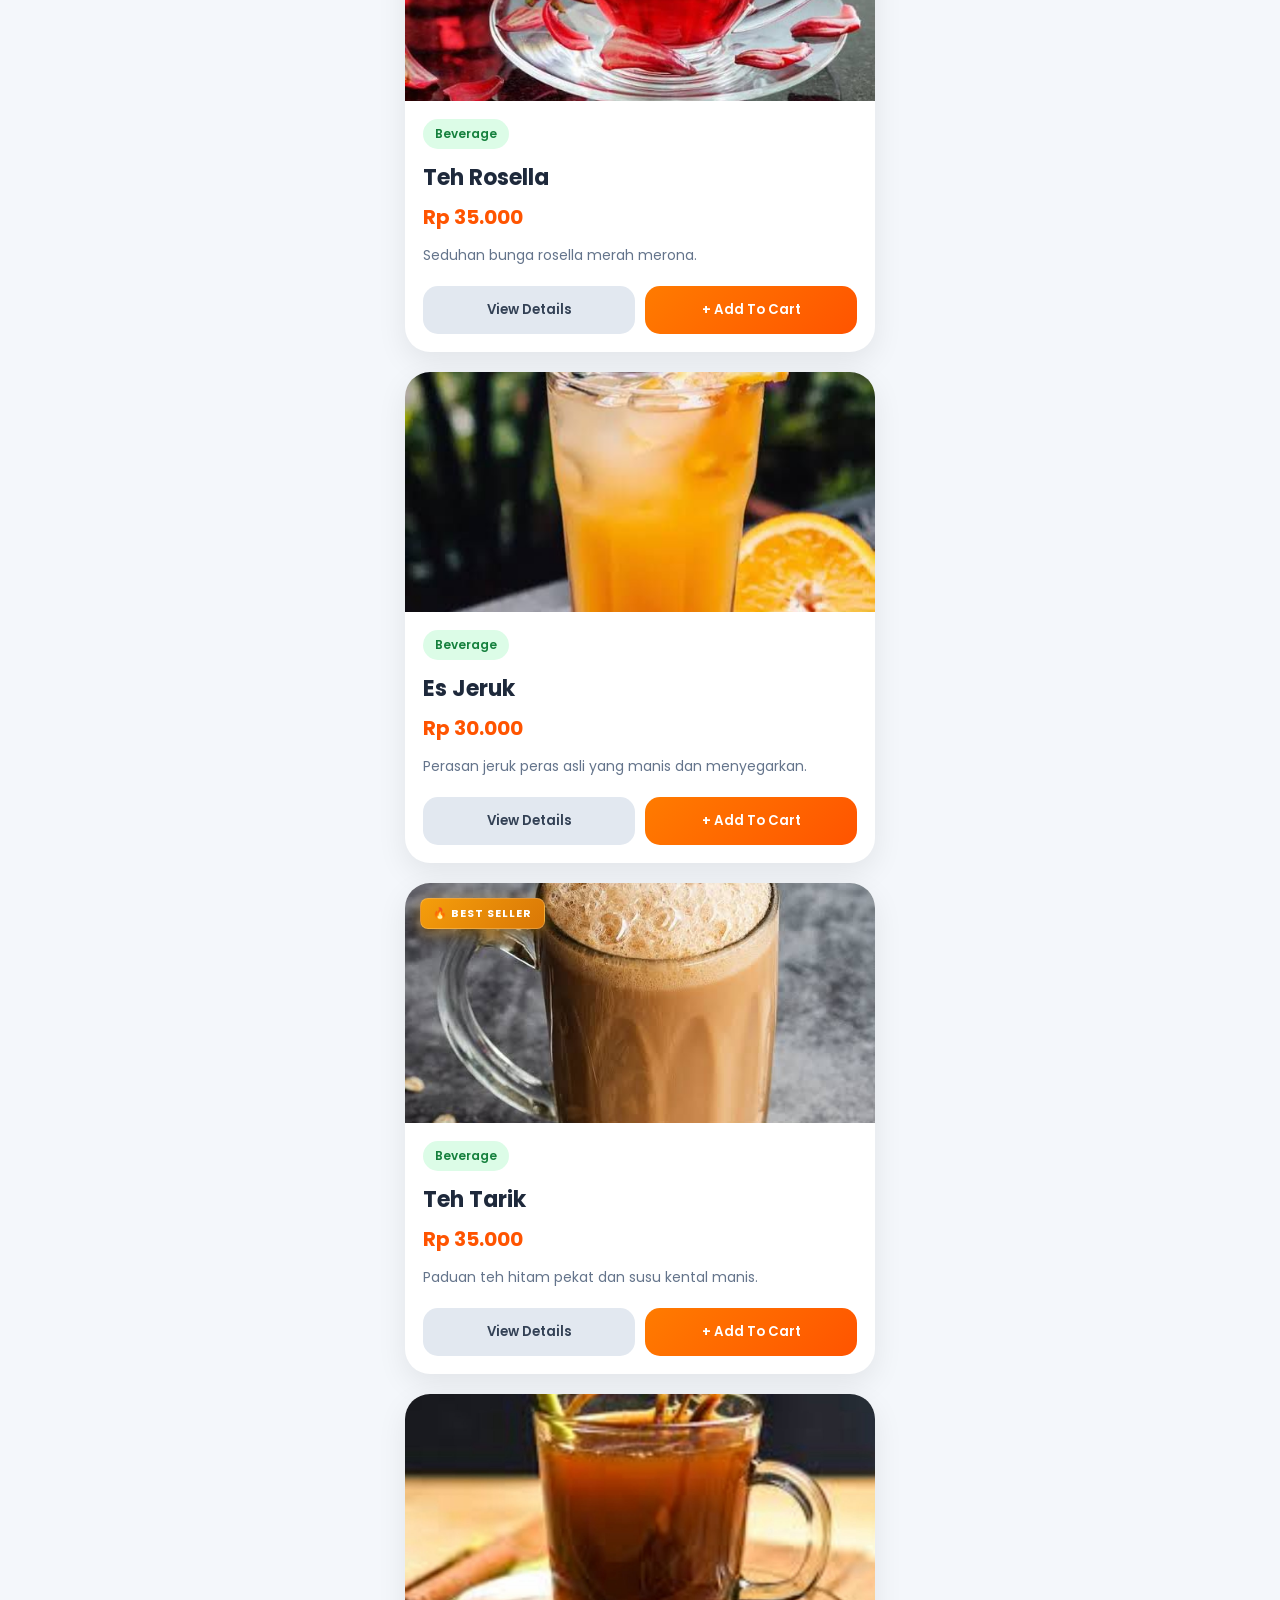
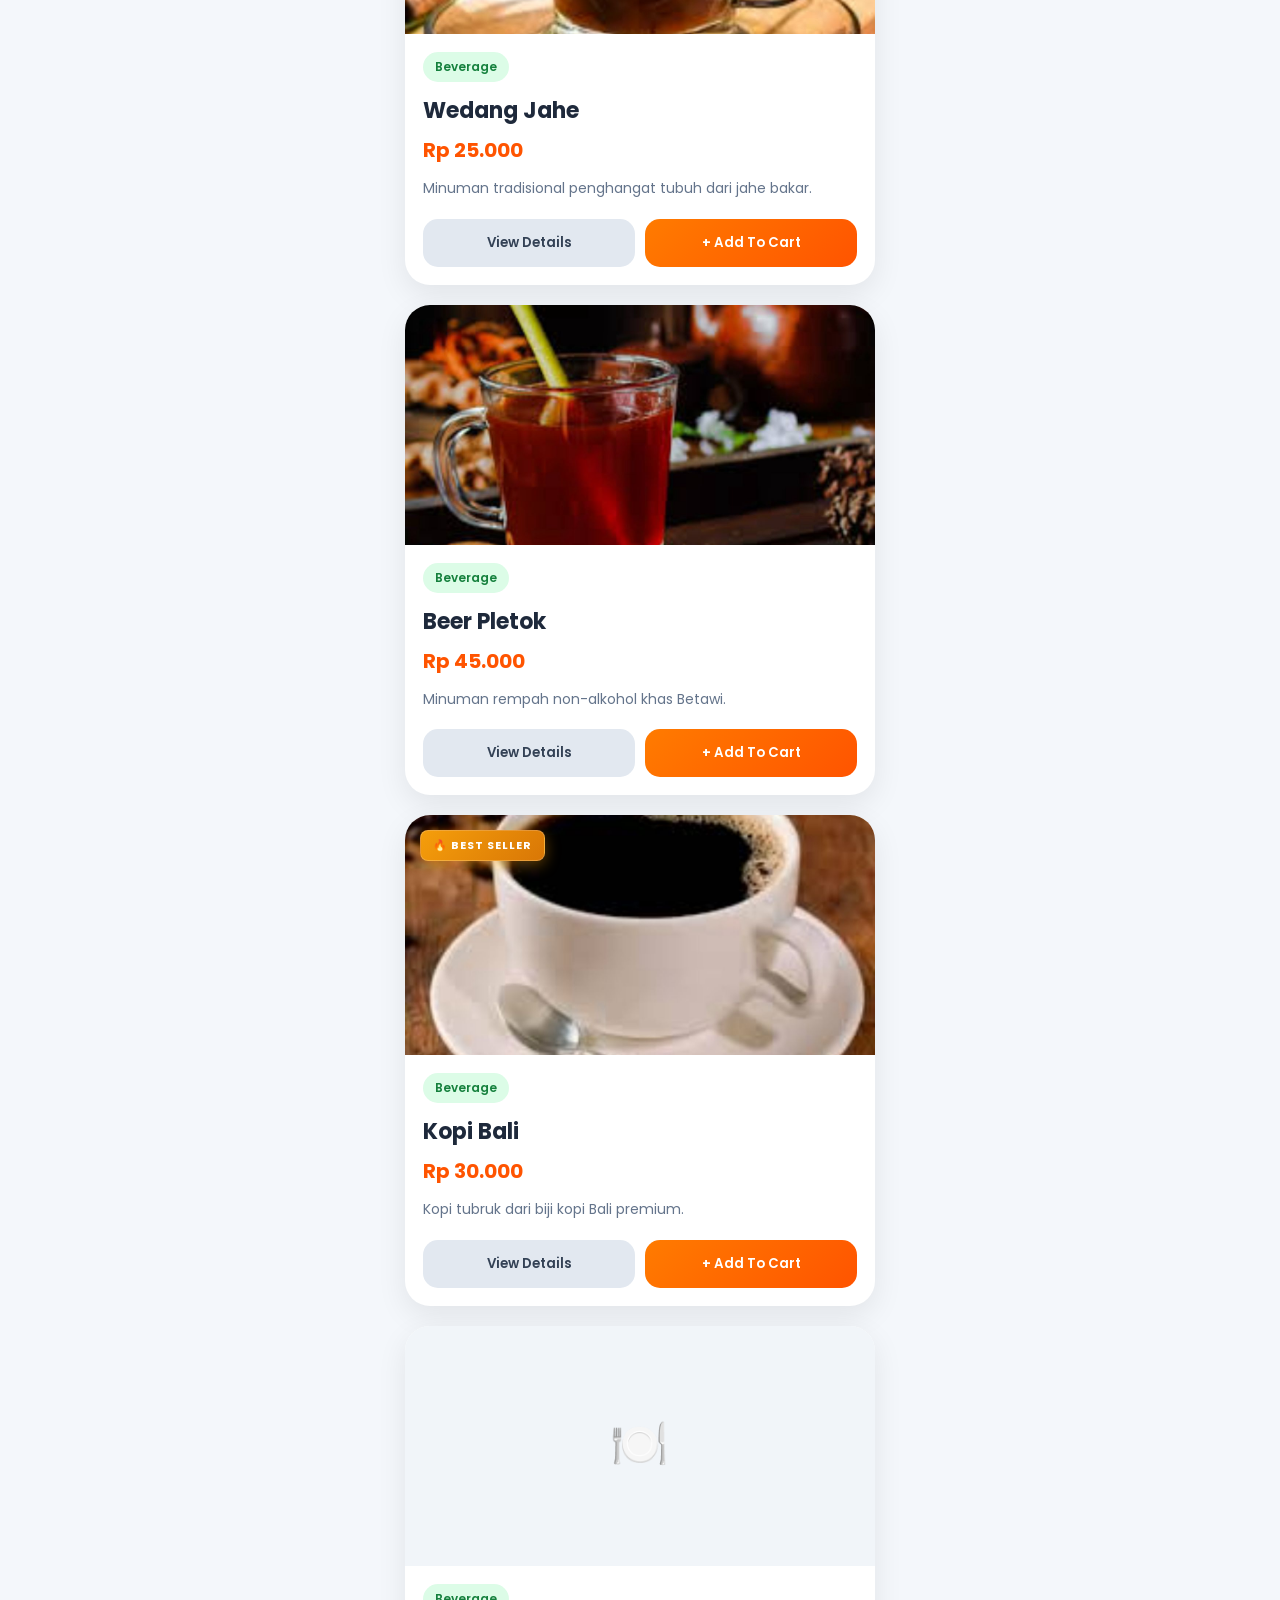
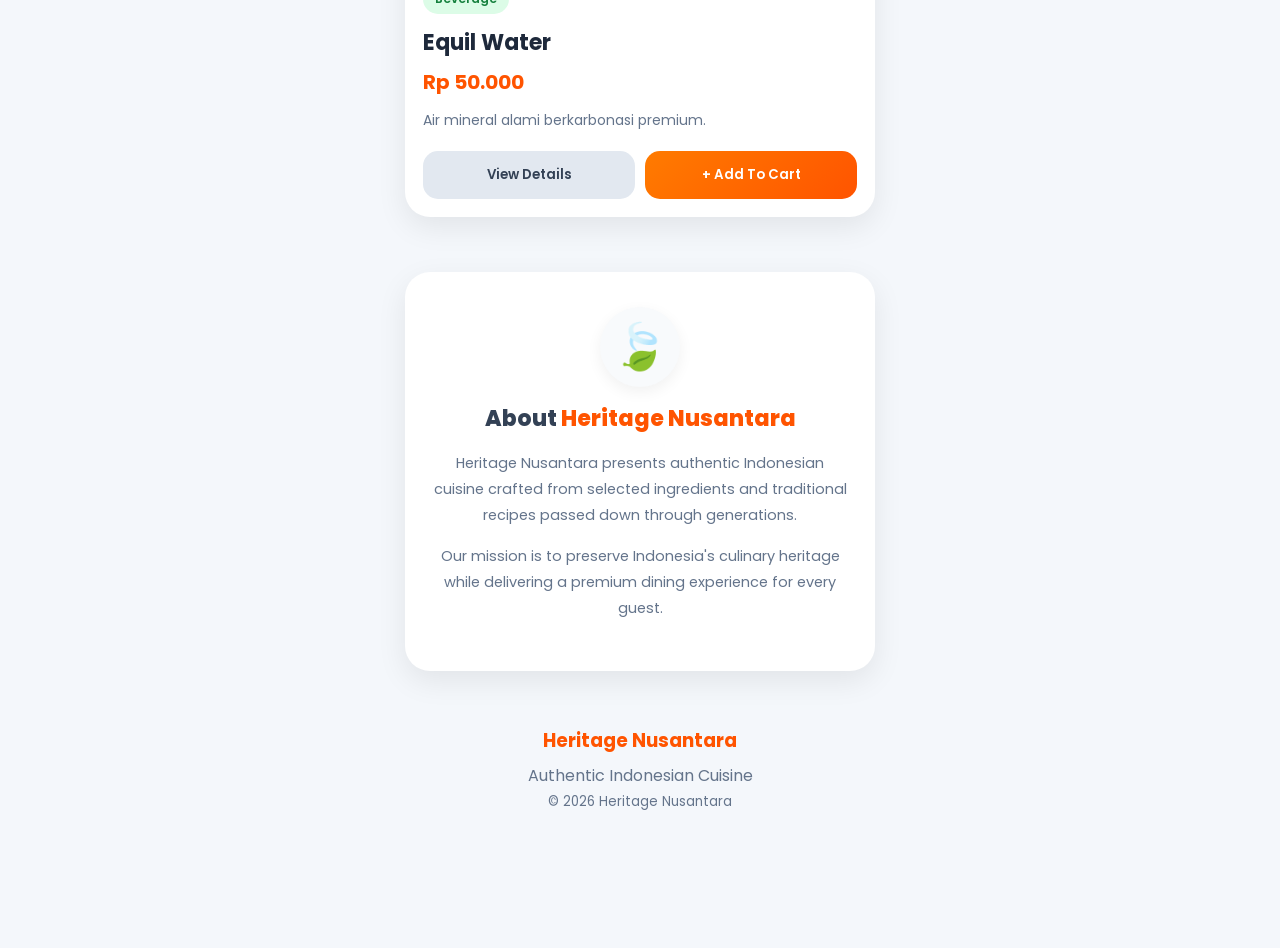
==== commit 611da892: "Update index.html" ====
--- a/index.html
+++ b/index.html
@@ -56,7 +56,6 @@
 
     <div class="search-wrapper">
         <input type="text" id="searchInput" placeholder="🔍 Search menu..." onkeyup="searchMenu()">
-        <button type="button" id="reloadMenuBtn" class="reload-menu-btn" onclick="reloadMenuManually()" title="Reload Menu">🔄</button>
     </div>
     <div class="sort-wrapper">
         <select id="sortMenu" onchange="sortMenu()">
@@ -244,4 +243,4 @@
 <script src="assets/js/user/payment.js"></script>
 <script src="assets/js/user/init.js"></script>
 </body>
-</html>+</html>
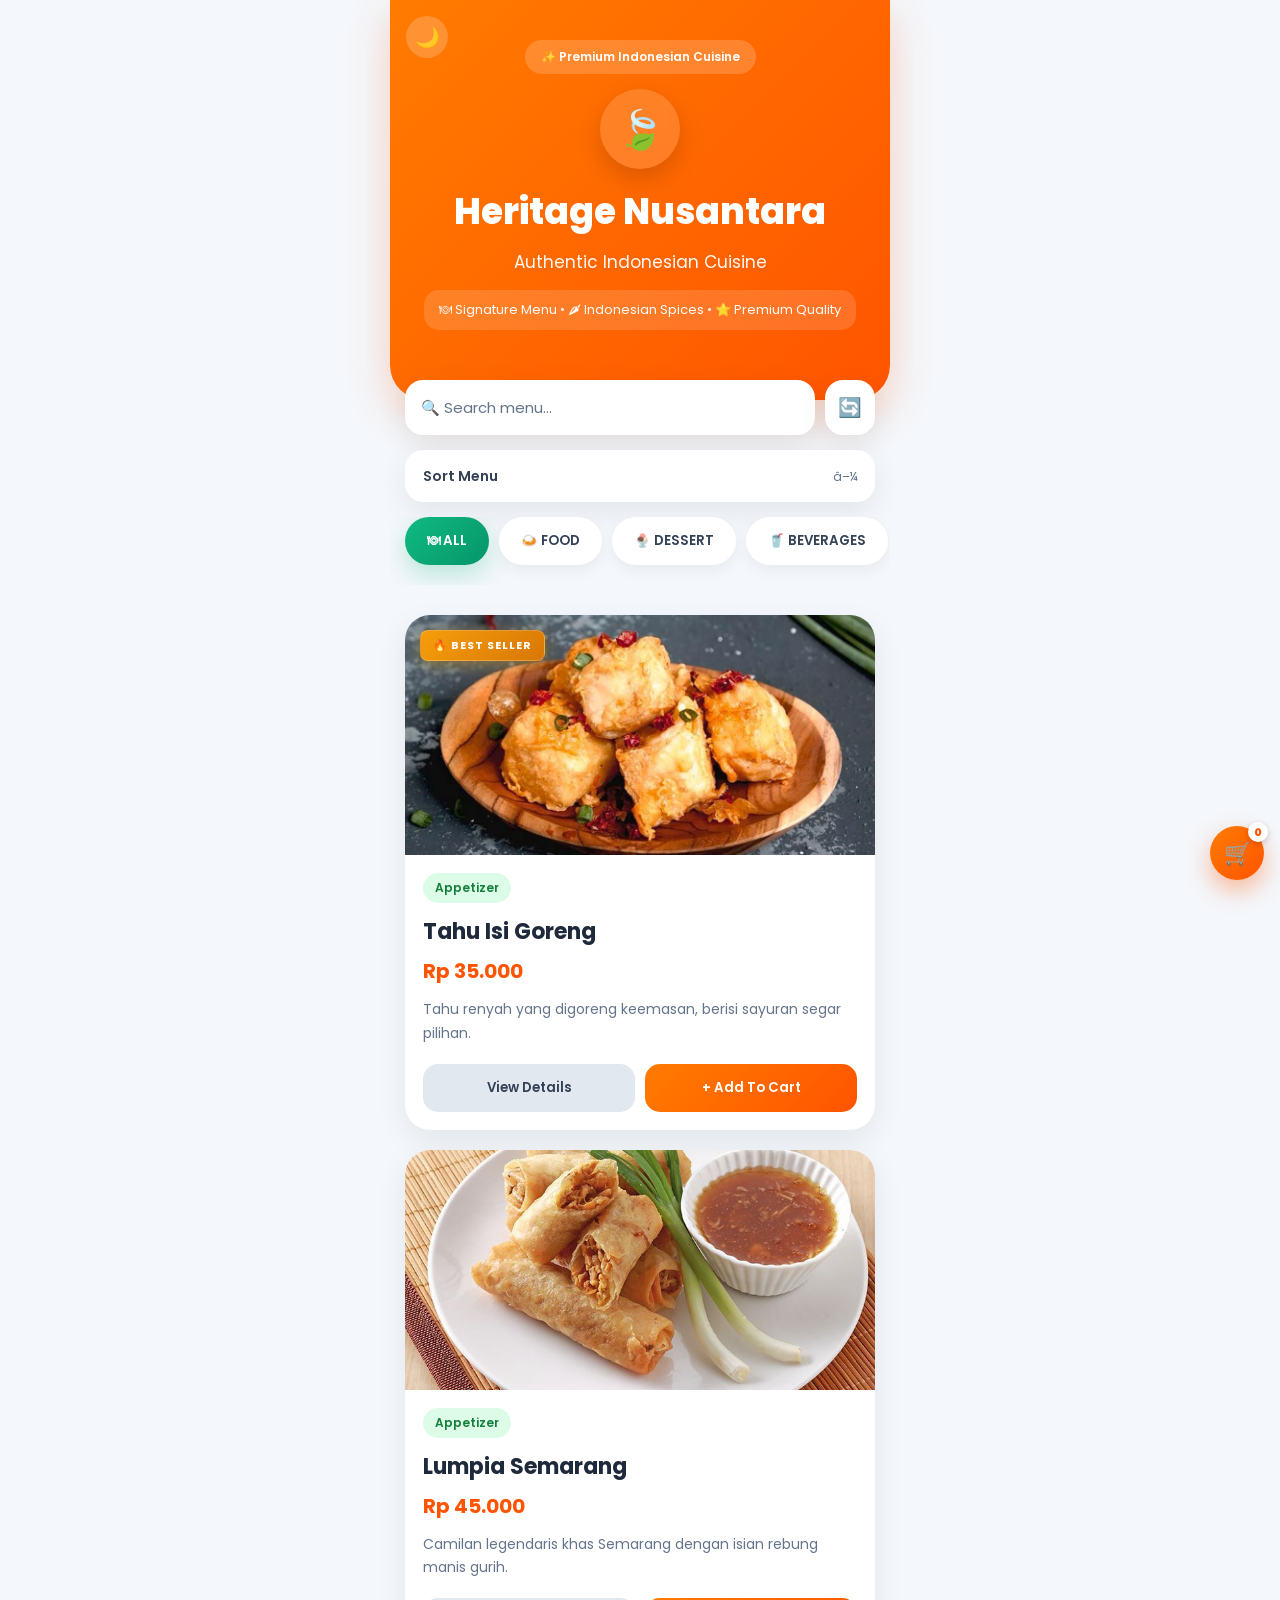
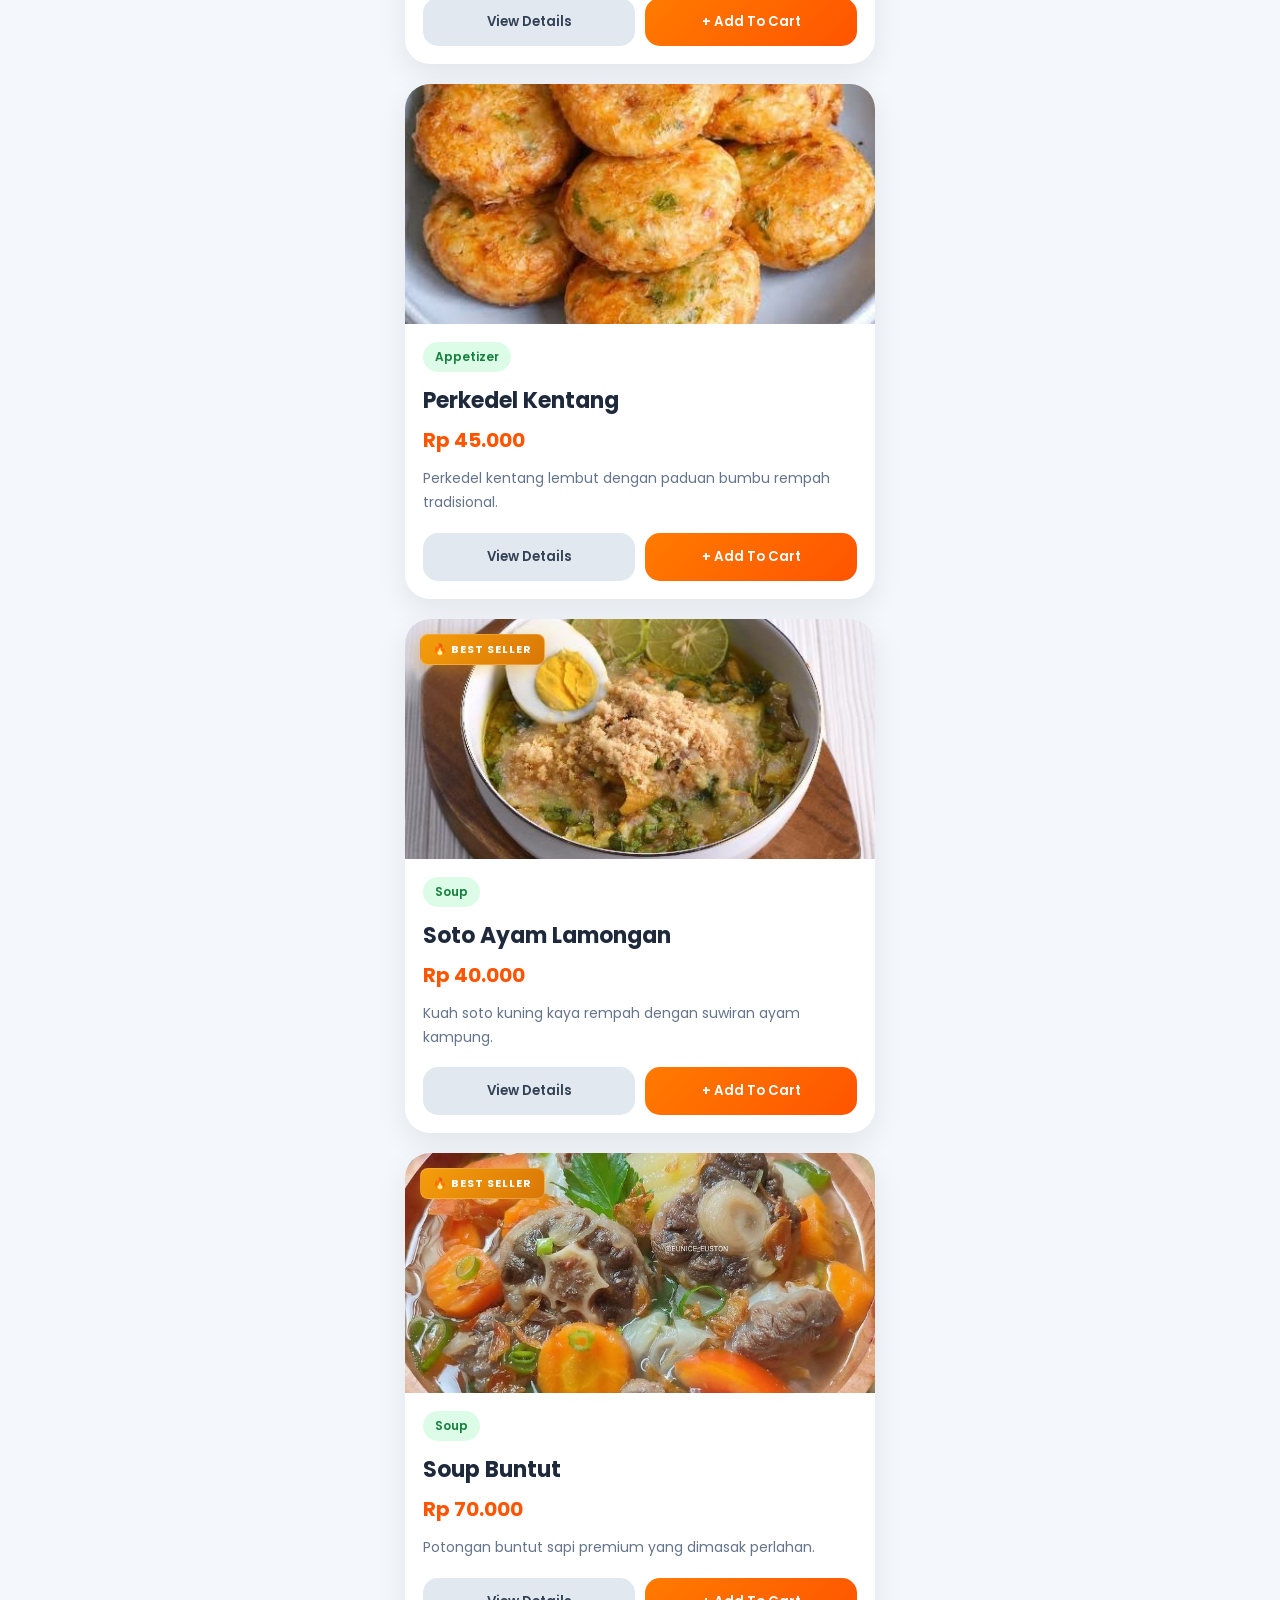
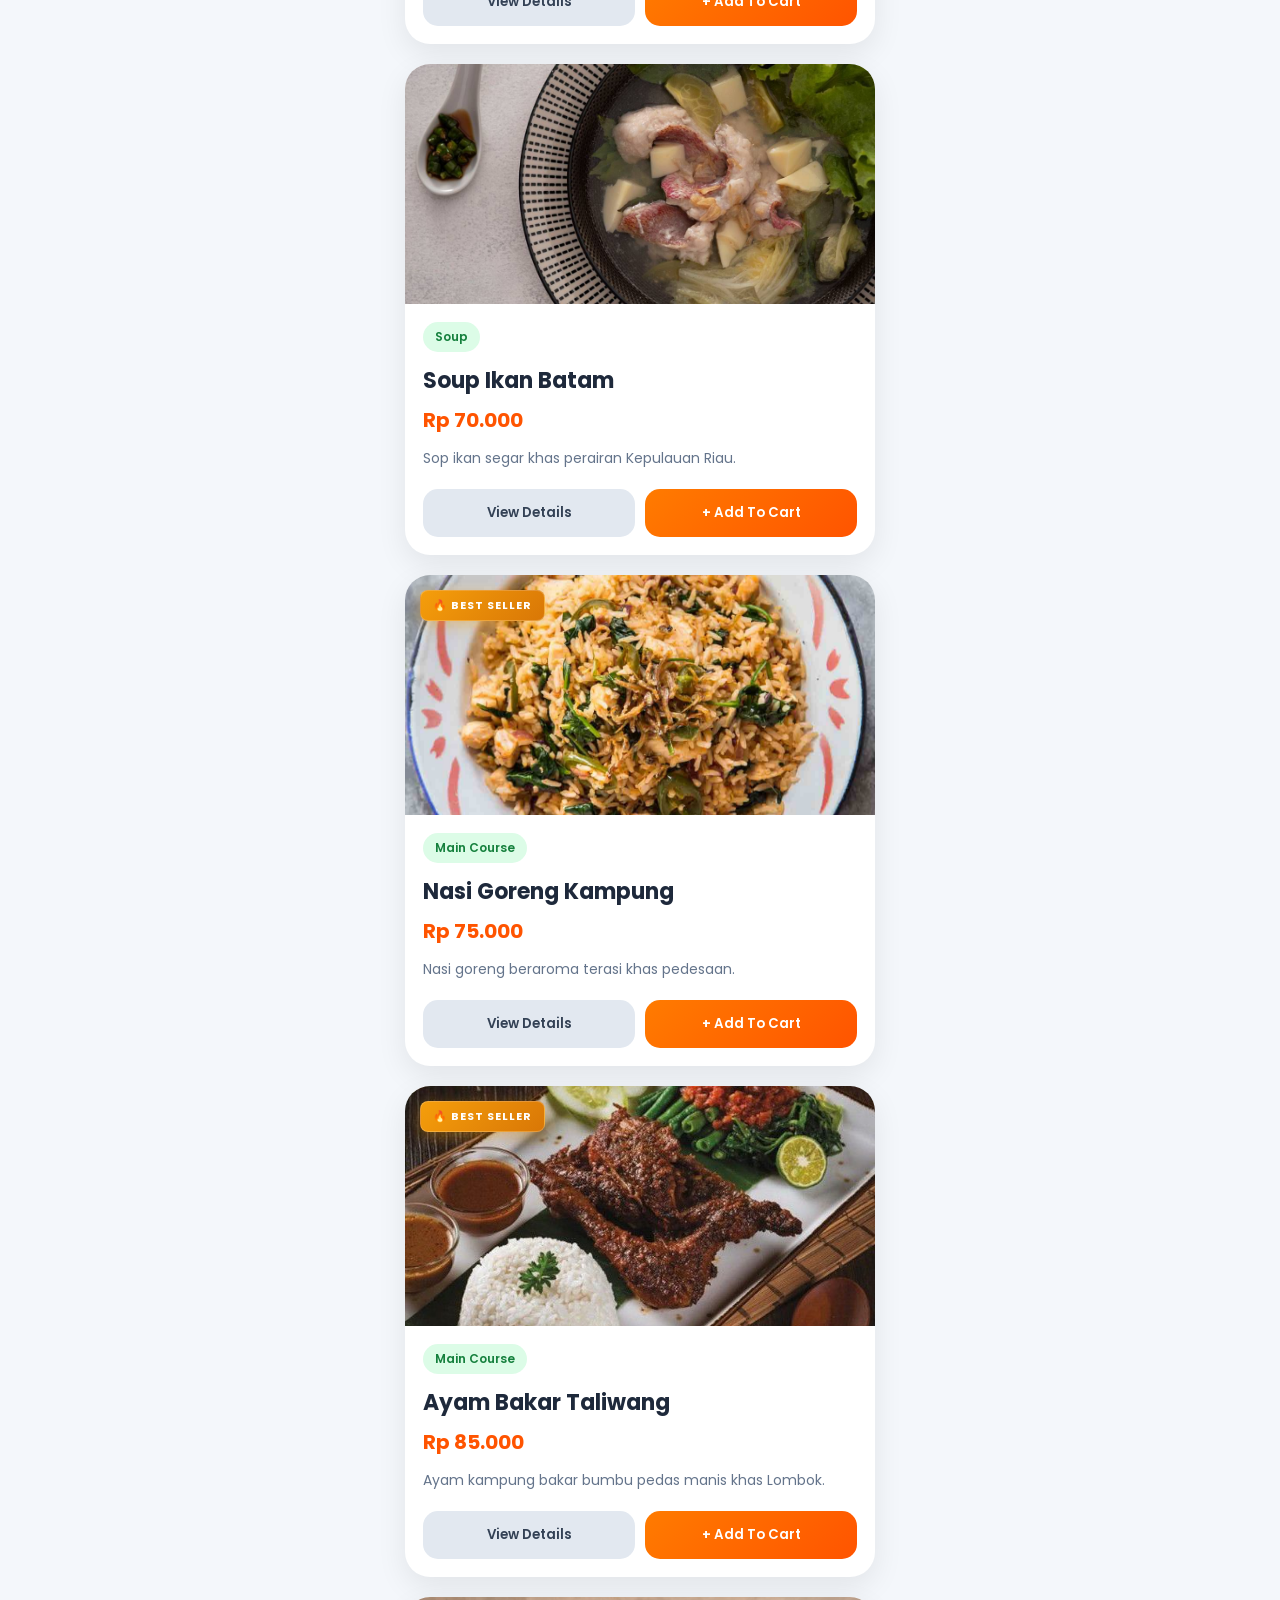
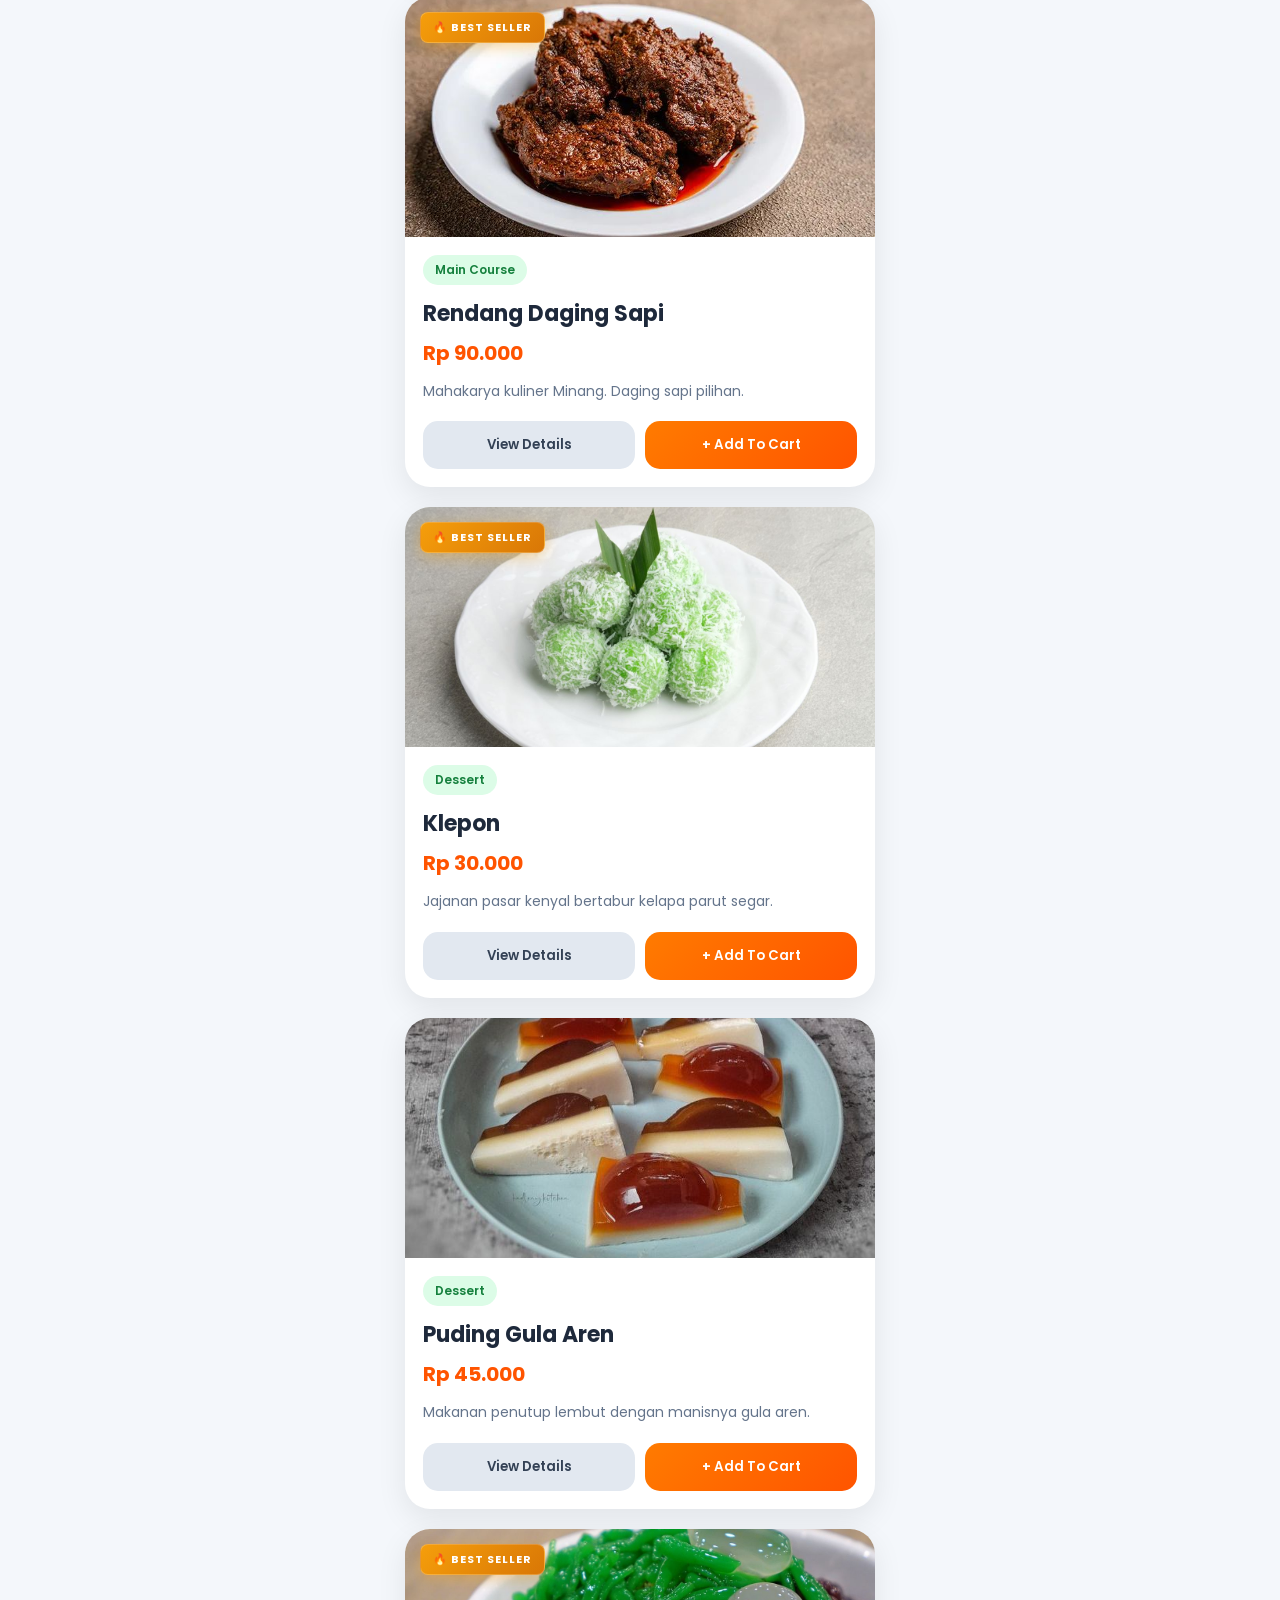
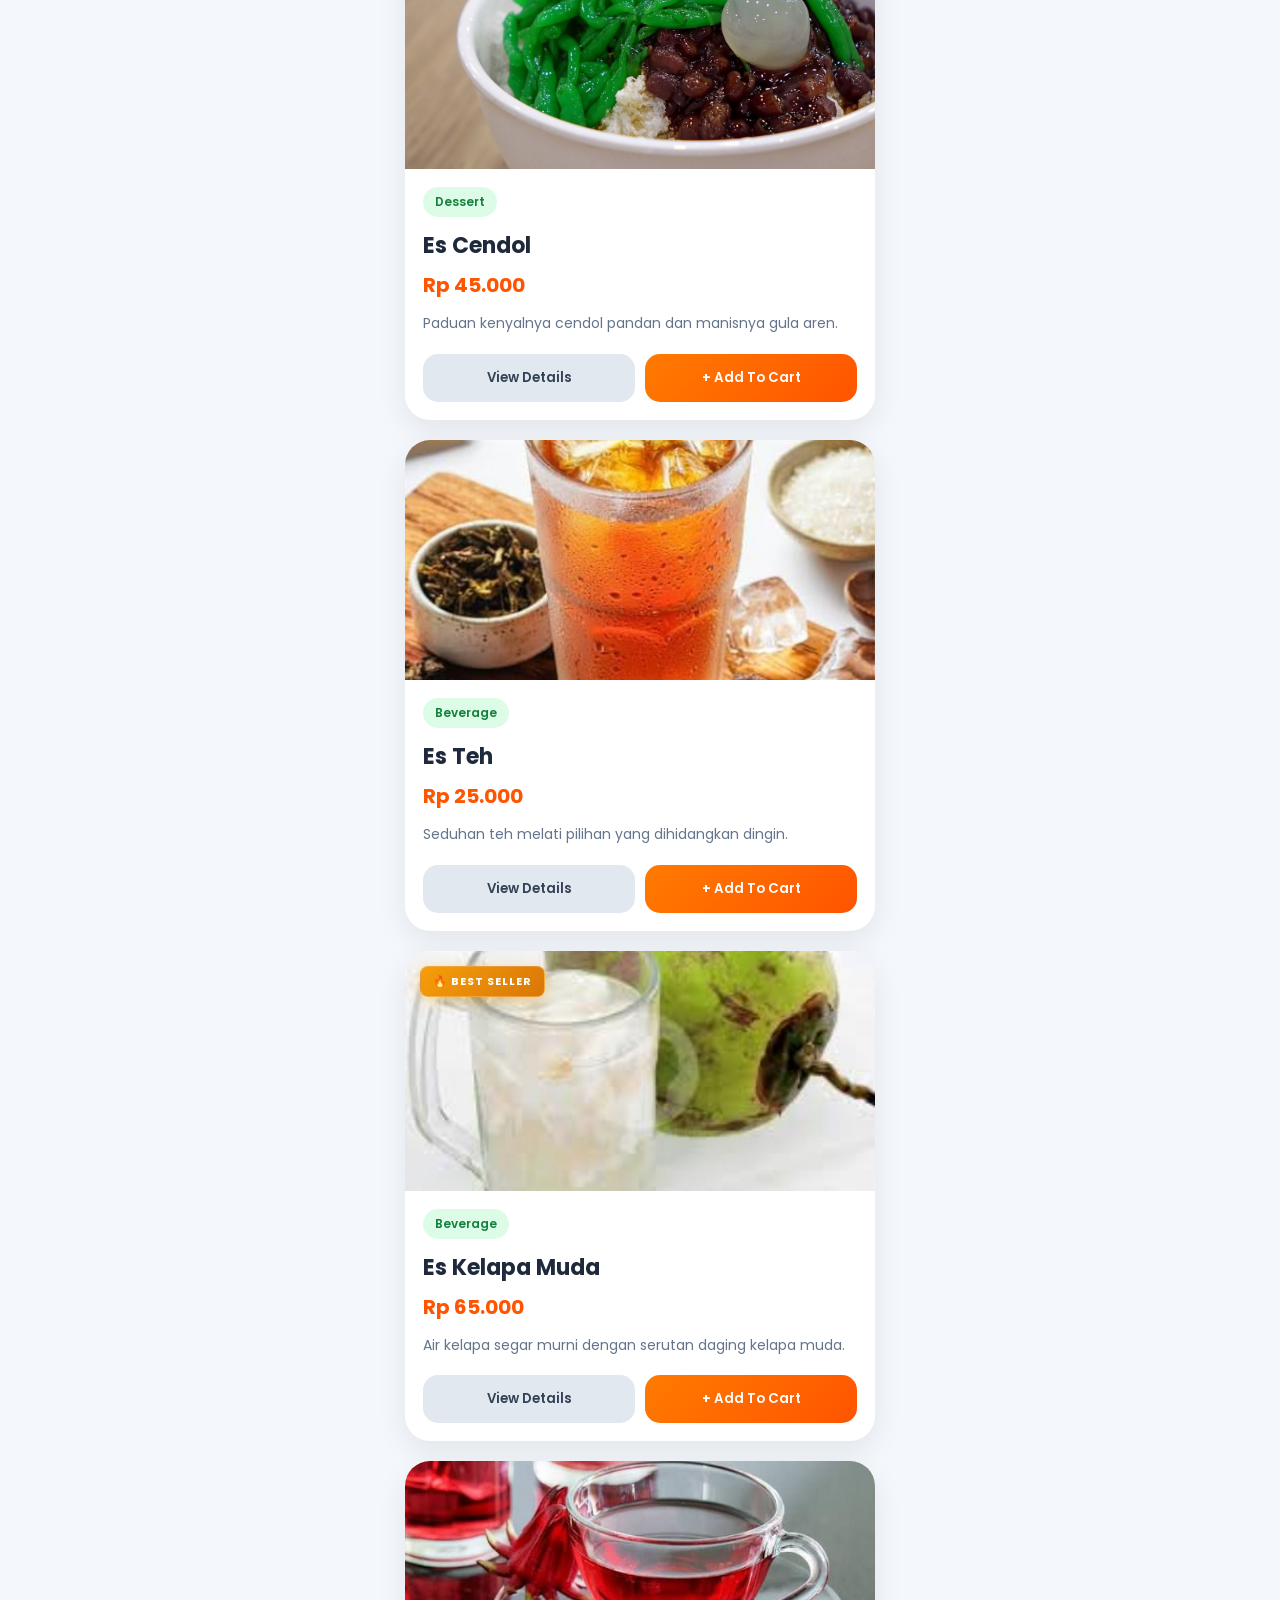
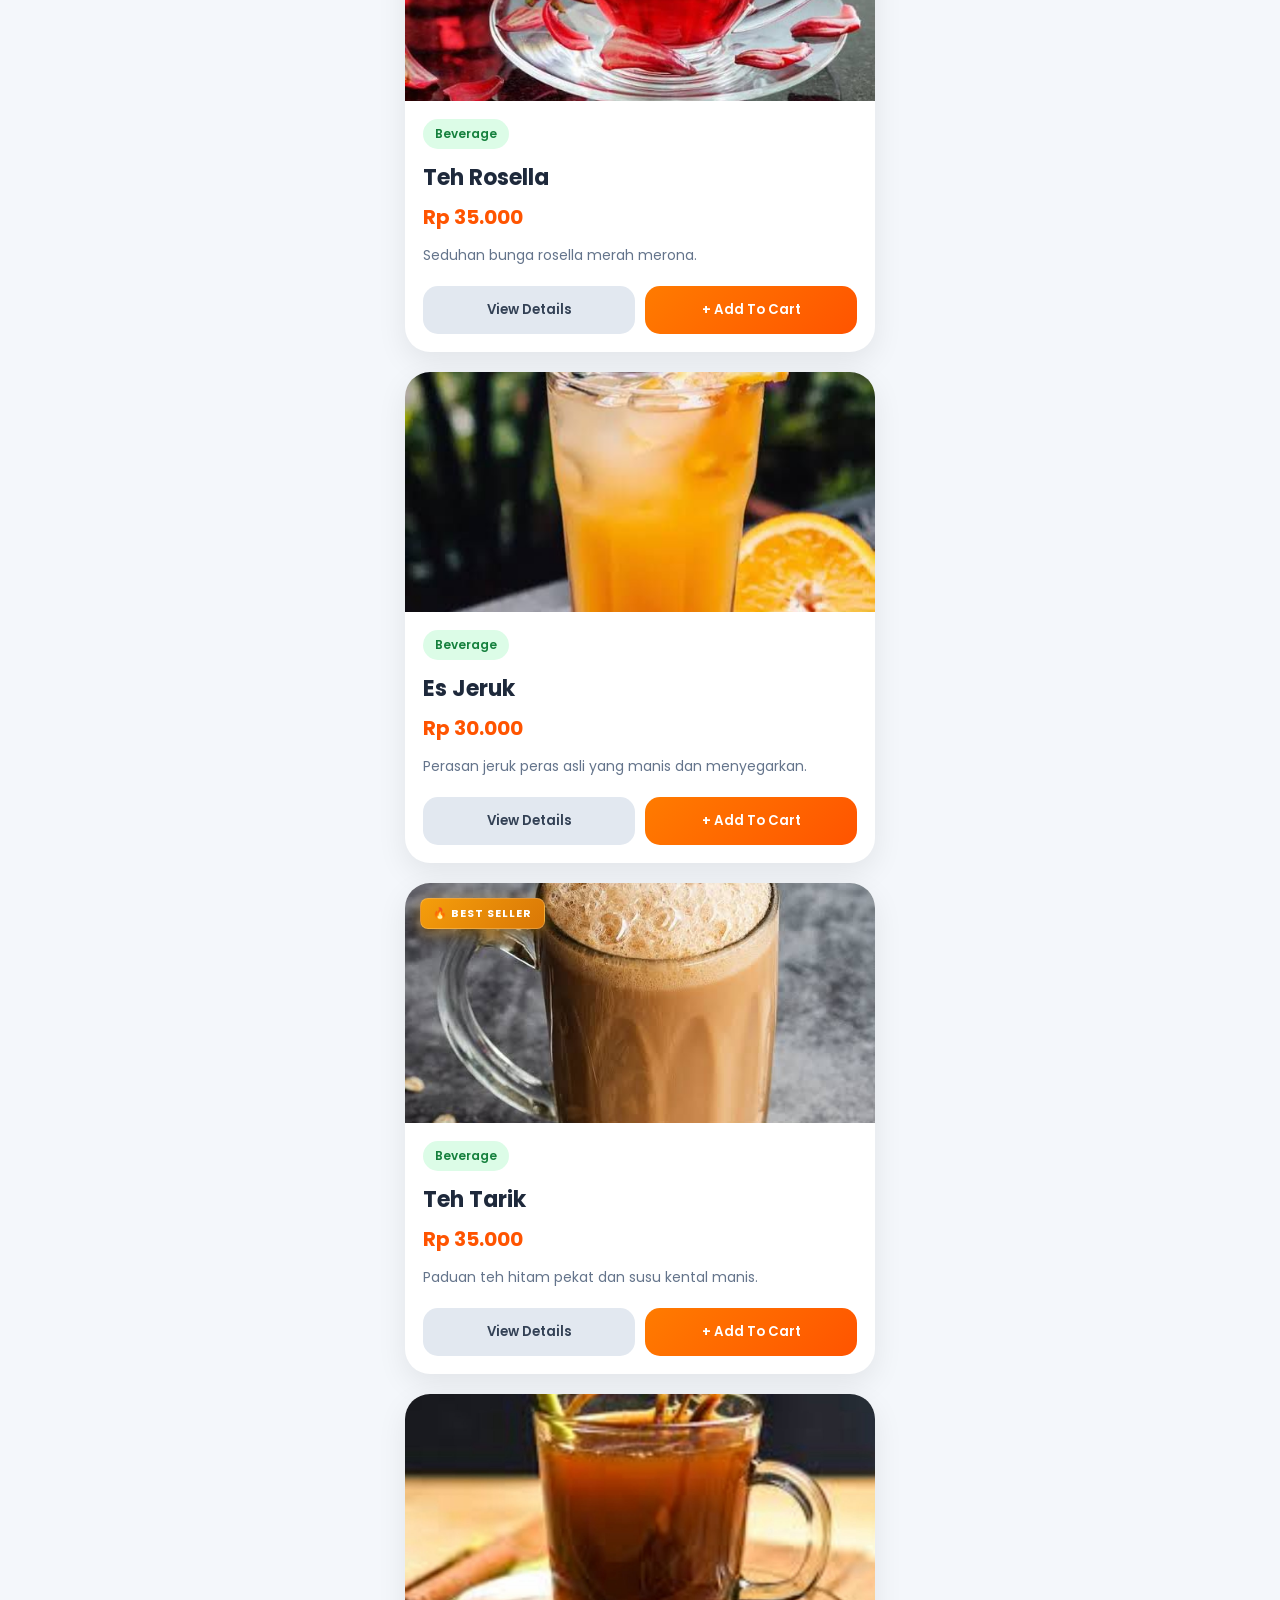
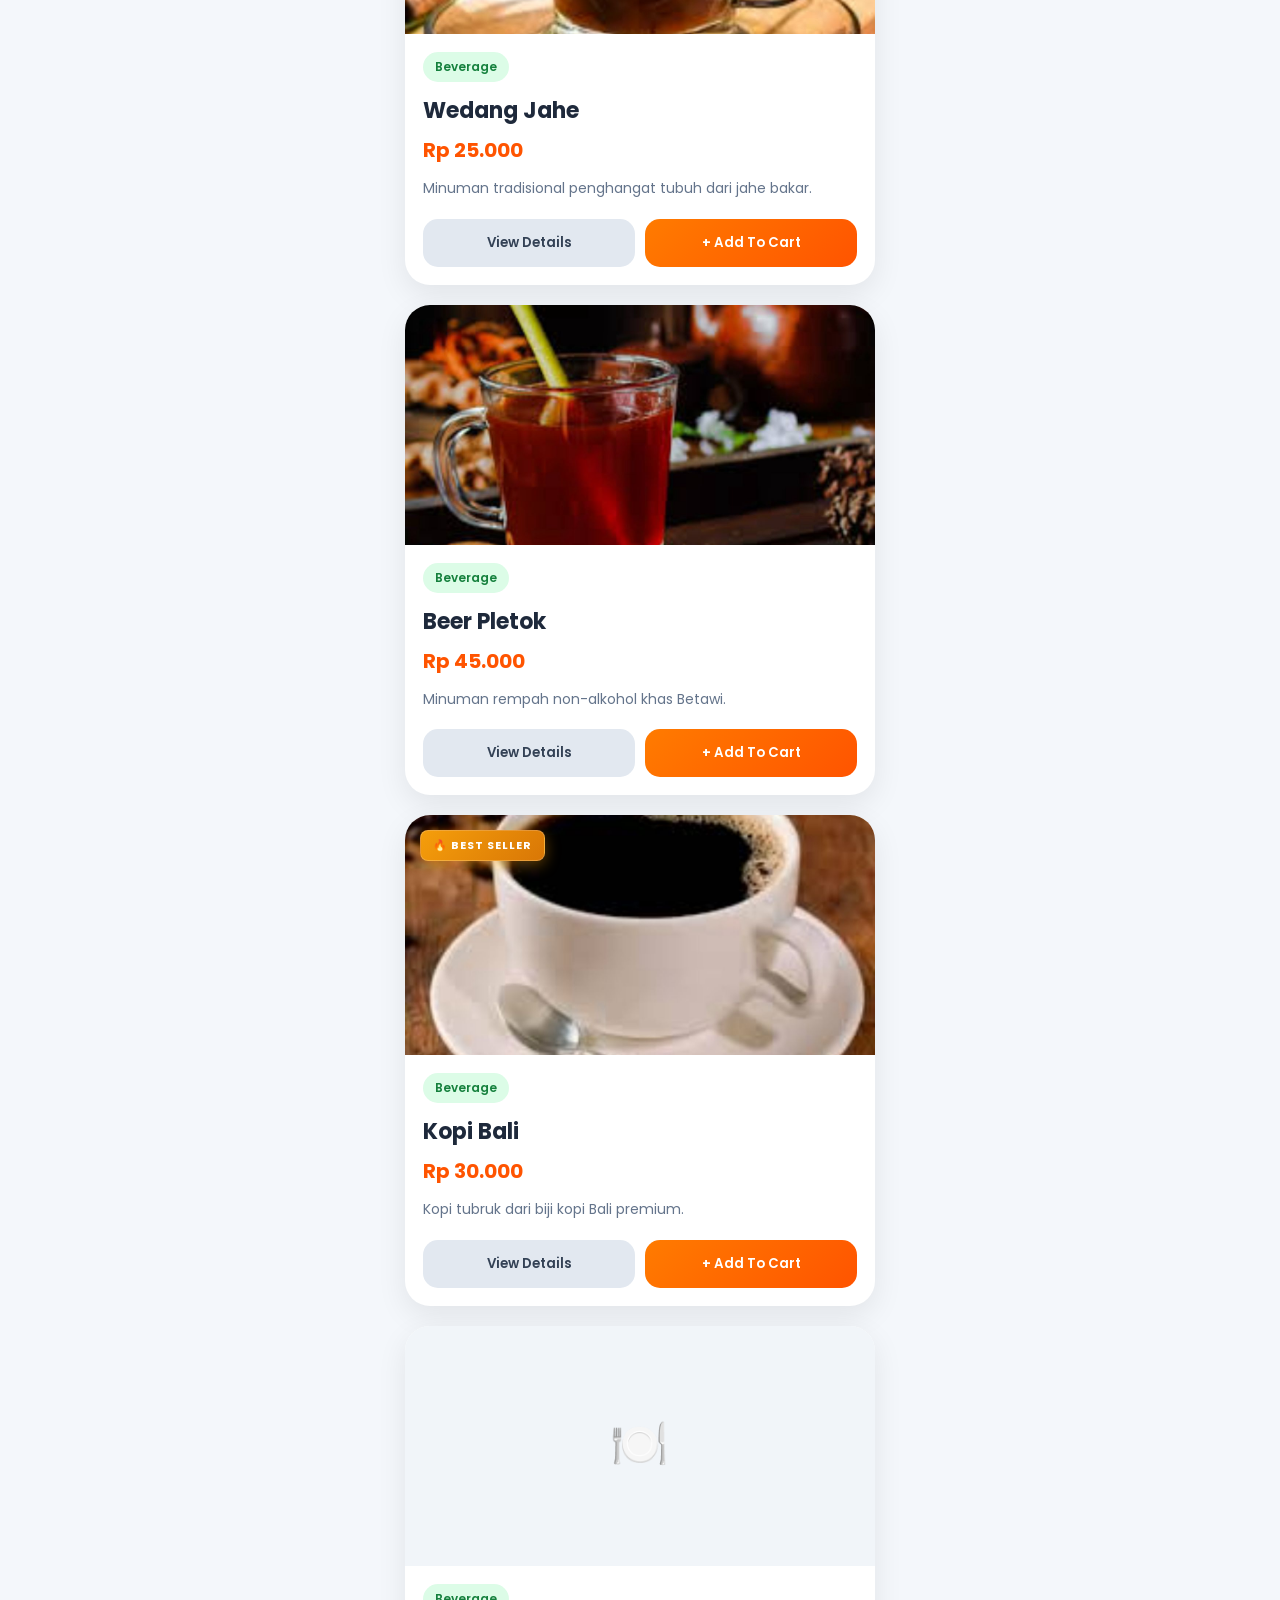
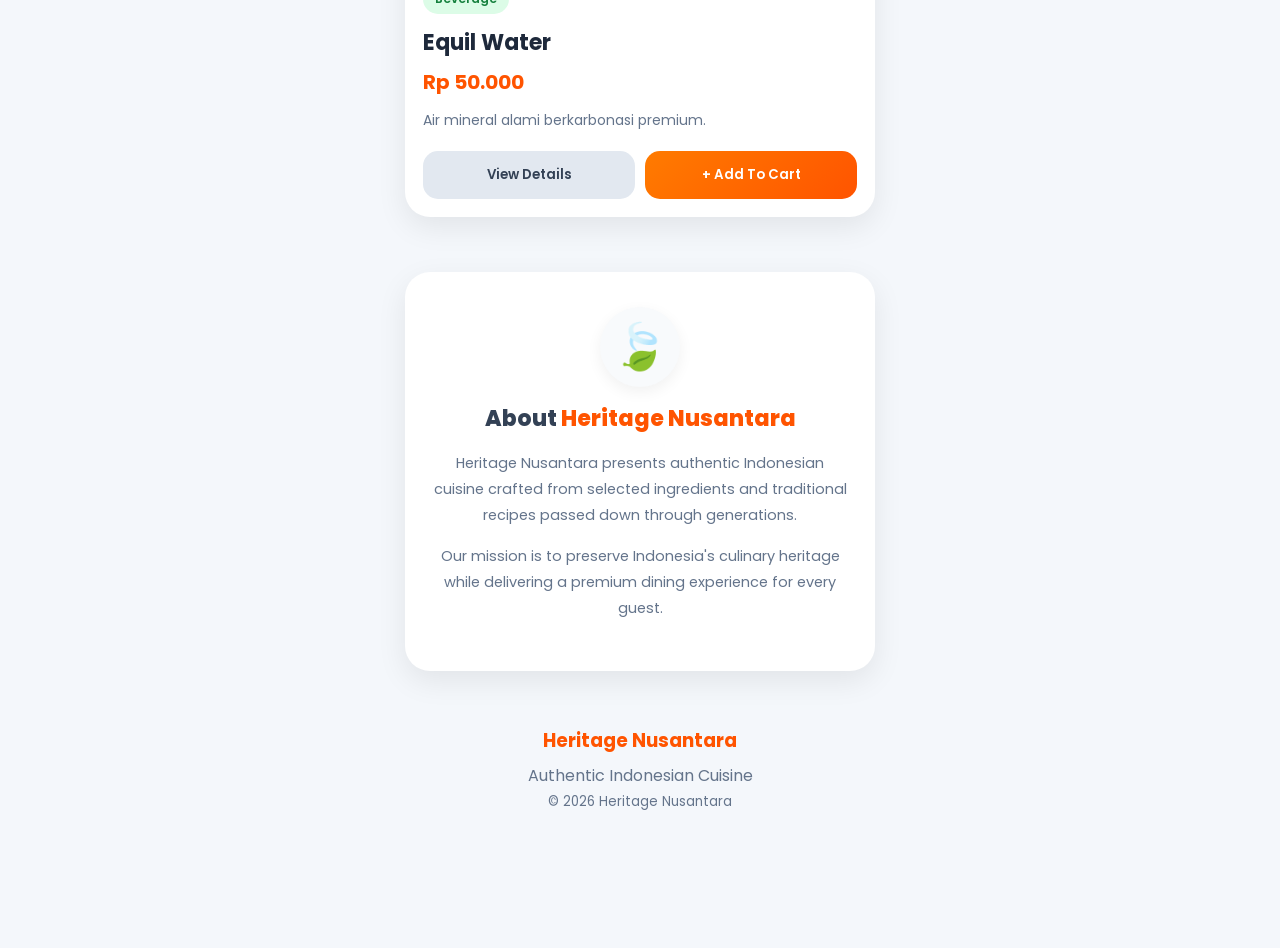
==== commit 76a89503: "Add files via upload" ====
--- a/index.html
+++ b/index.html
@@ -56,6 +56,7 @@
 
     <div class="search-wrapper">
         <input type="text" id="searchInput" placeholder="🔍 Search menu..." onkeyup="searchMenu()">
+        <button type="button" id="reloadMenuBtn" class="reload-menu-btn" onclick="reloadMenuManually()" title="Reload Menu">🔄</button>
     </div>
     <div class="sort-wrapper">
         <select id="sortMenu" onchange="sortMenu()">
@@ -243,4 +244,4 @@
 <script src="assets/js/user/payment.js"></script>
 <script src="assets/js/user/init.js"></script>
 </body>
-</html>
+</html>
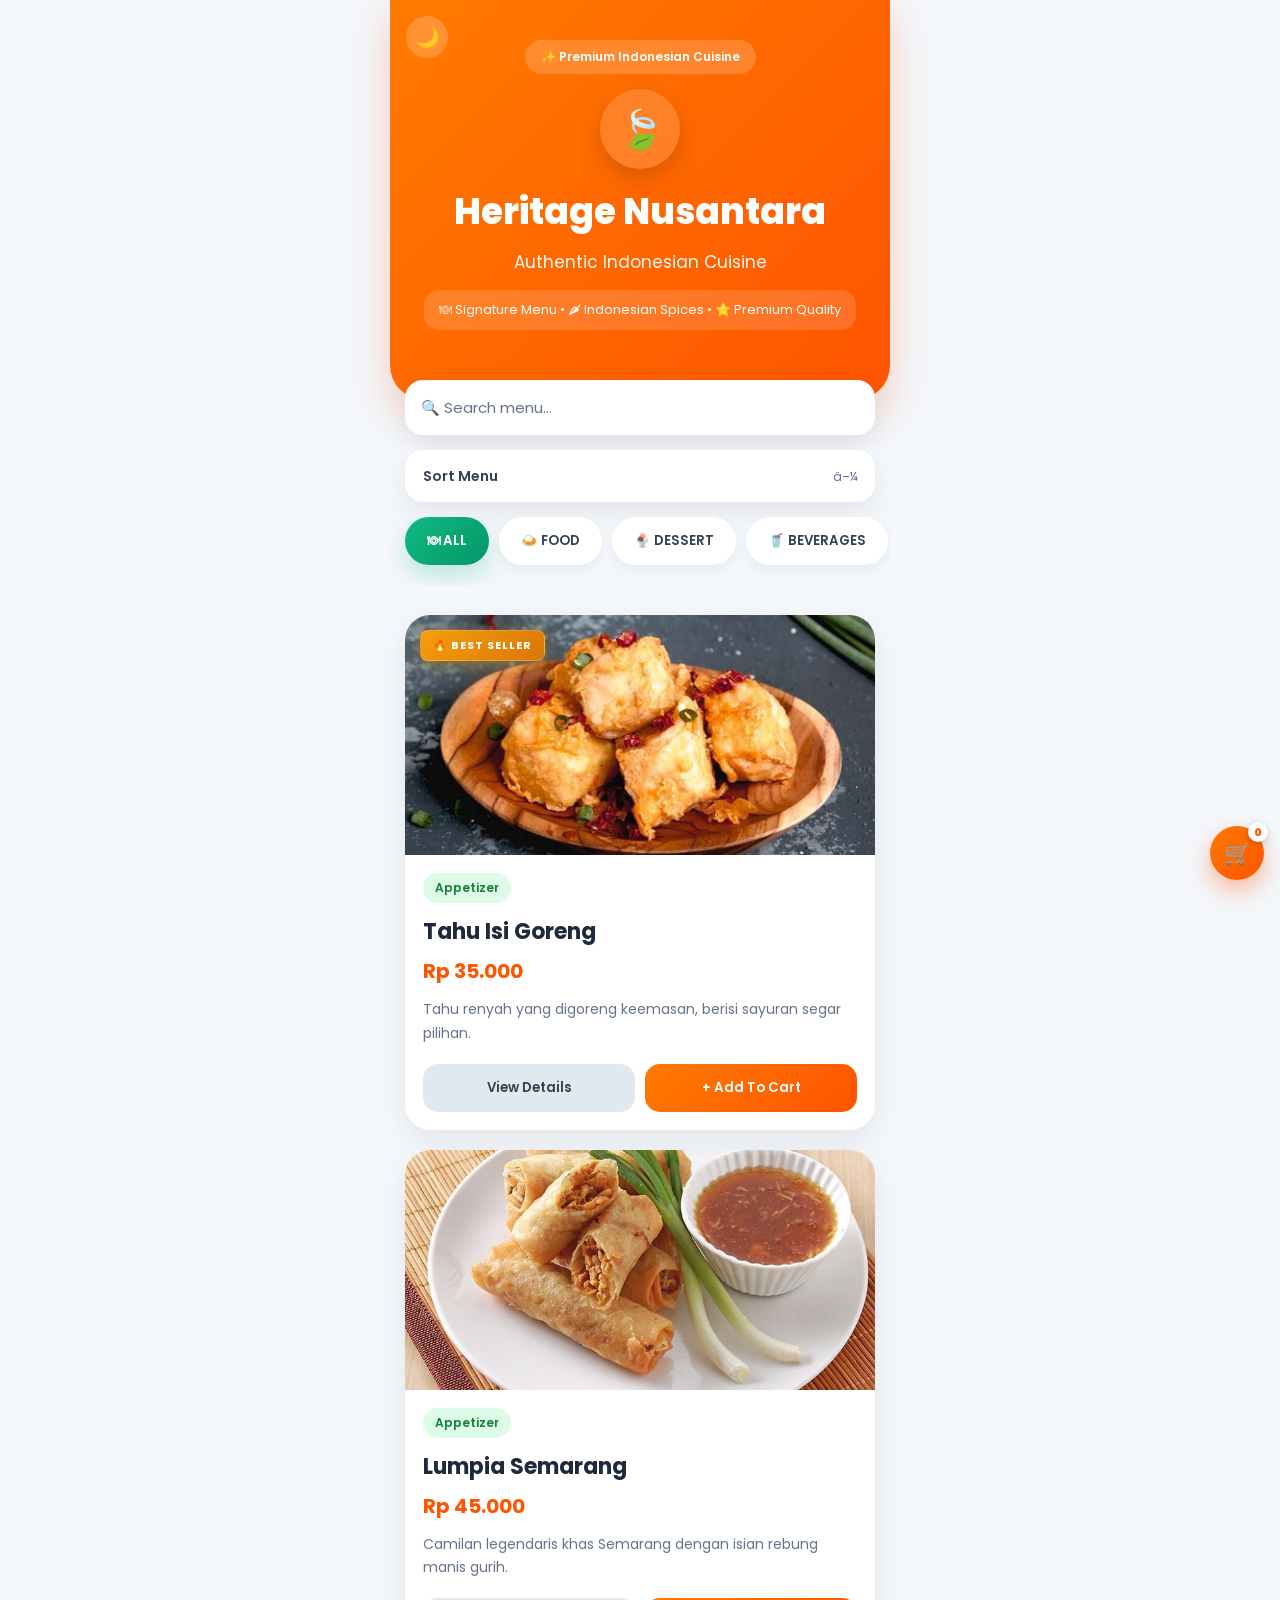
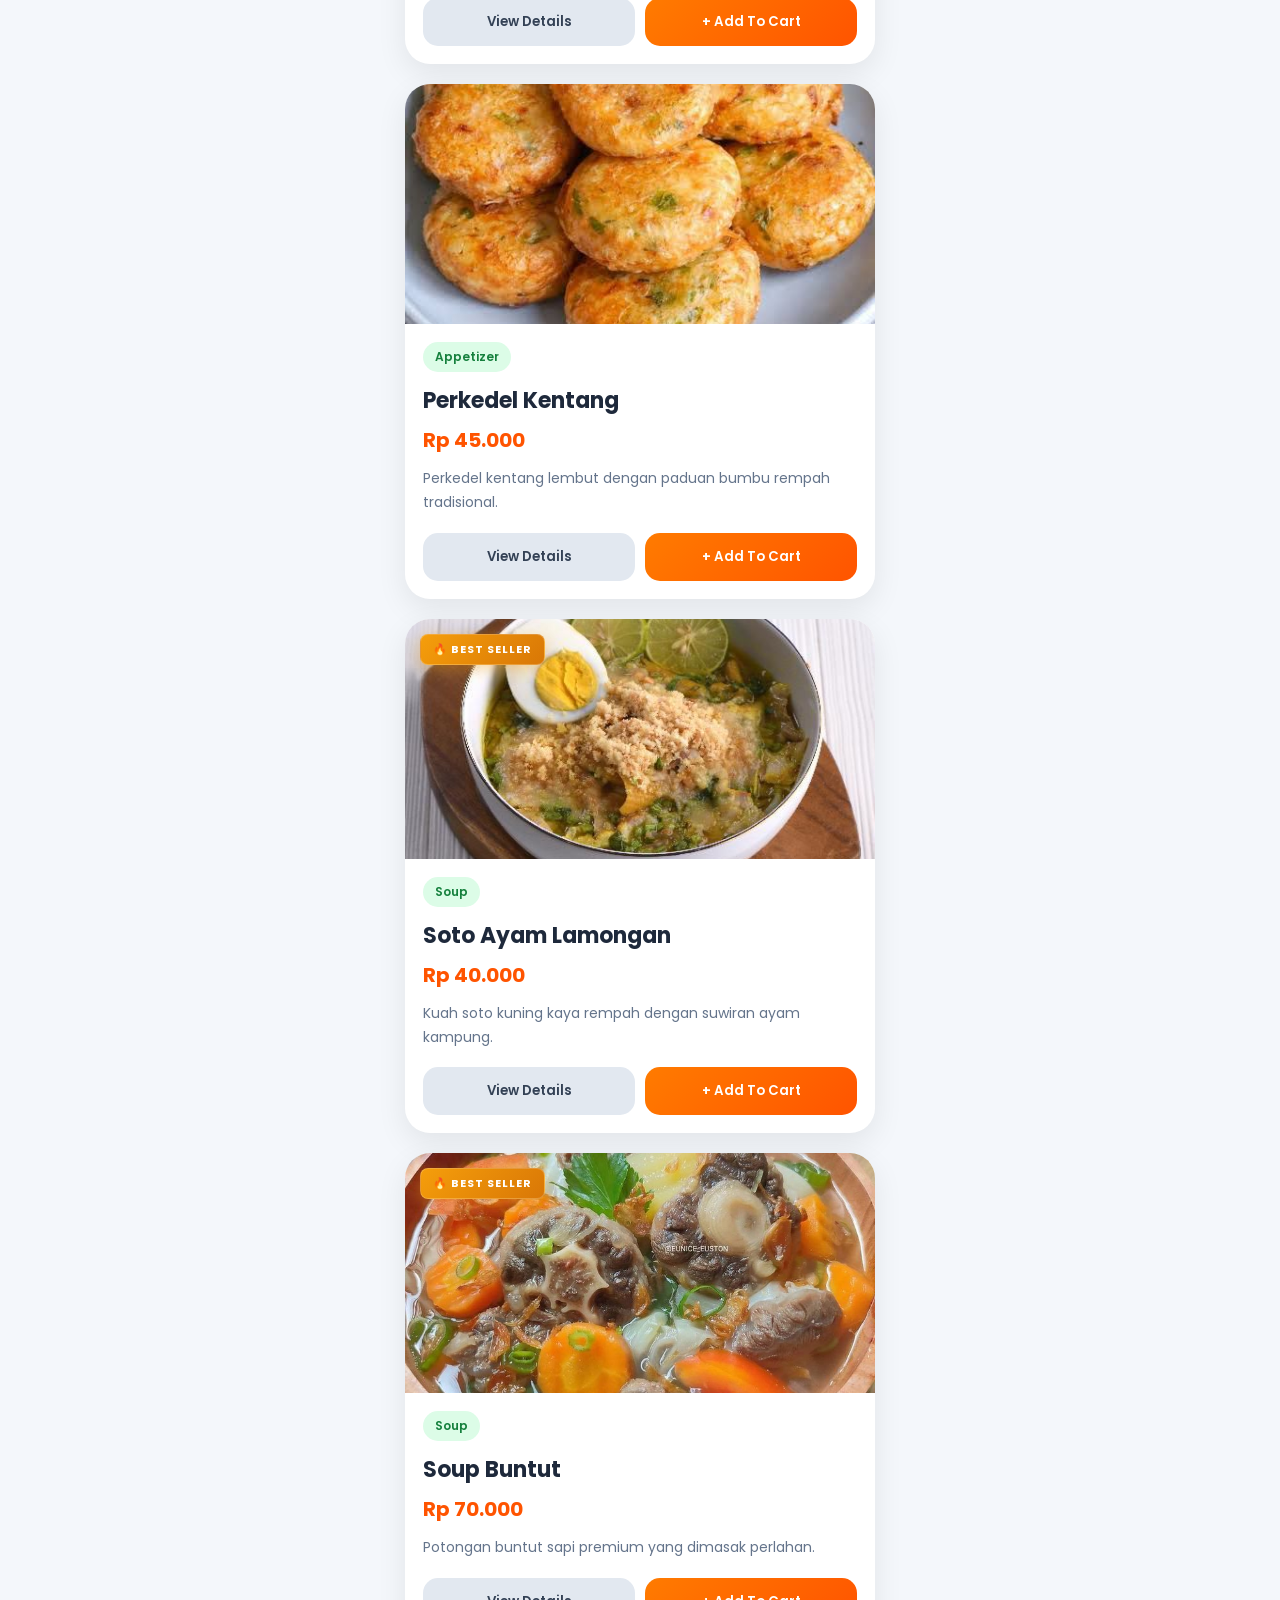
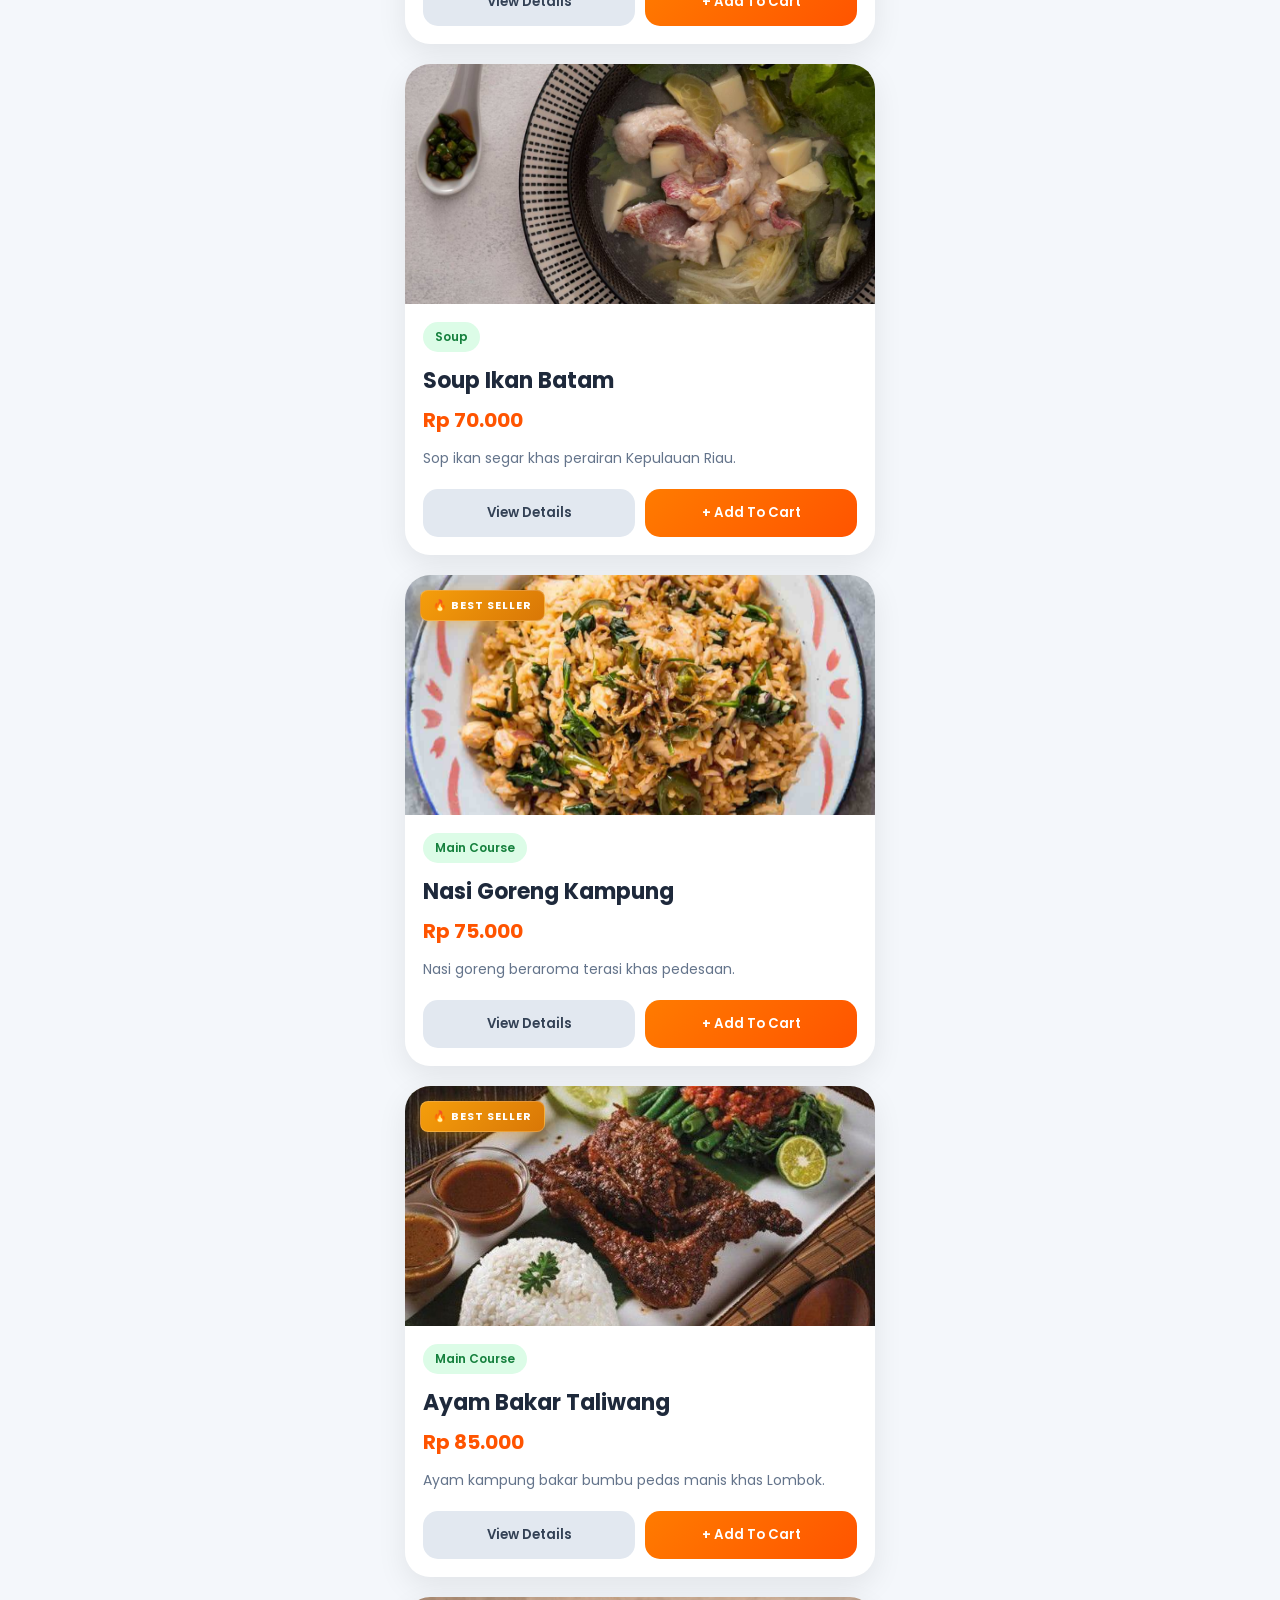
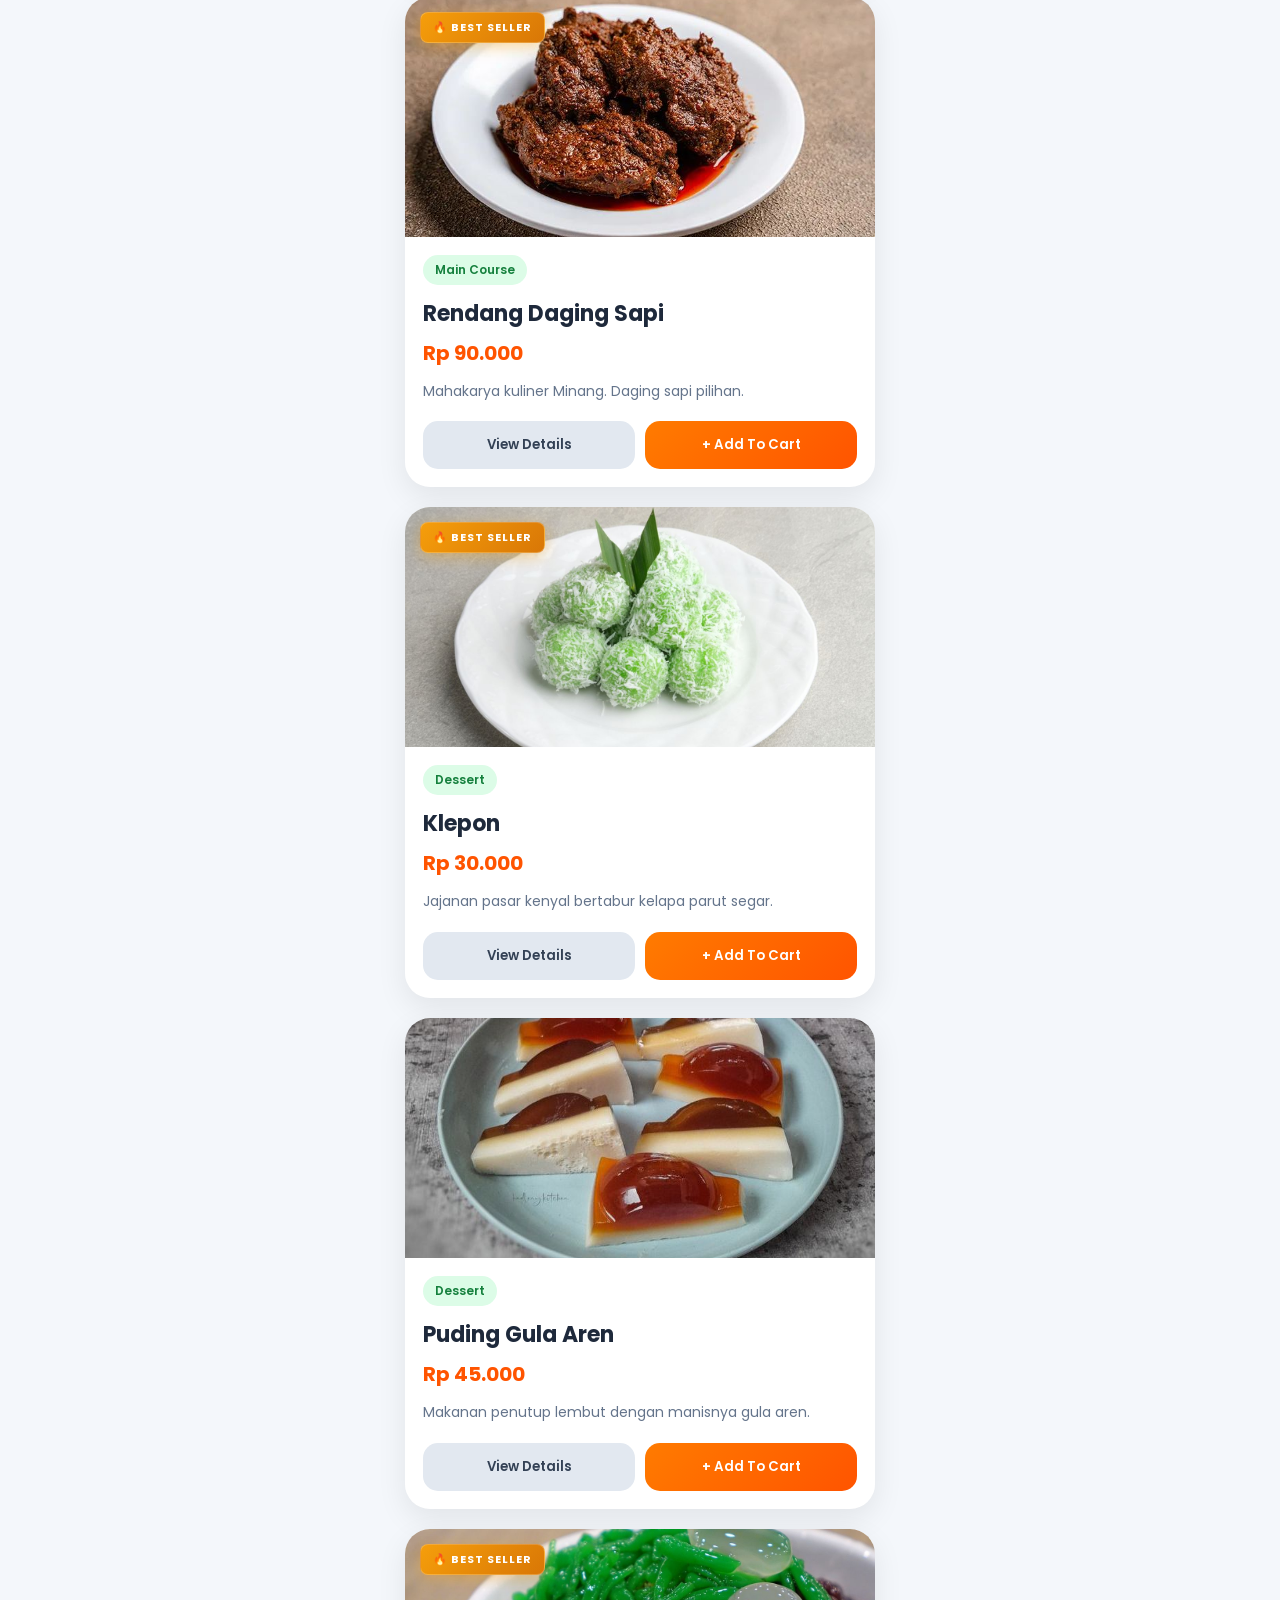
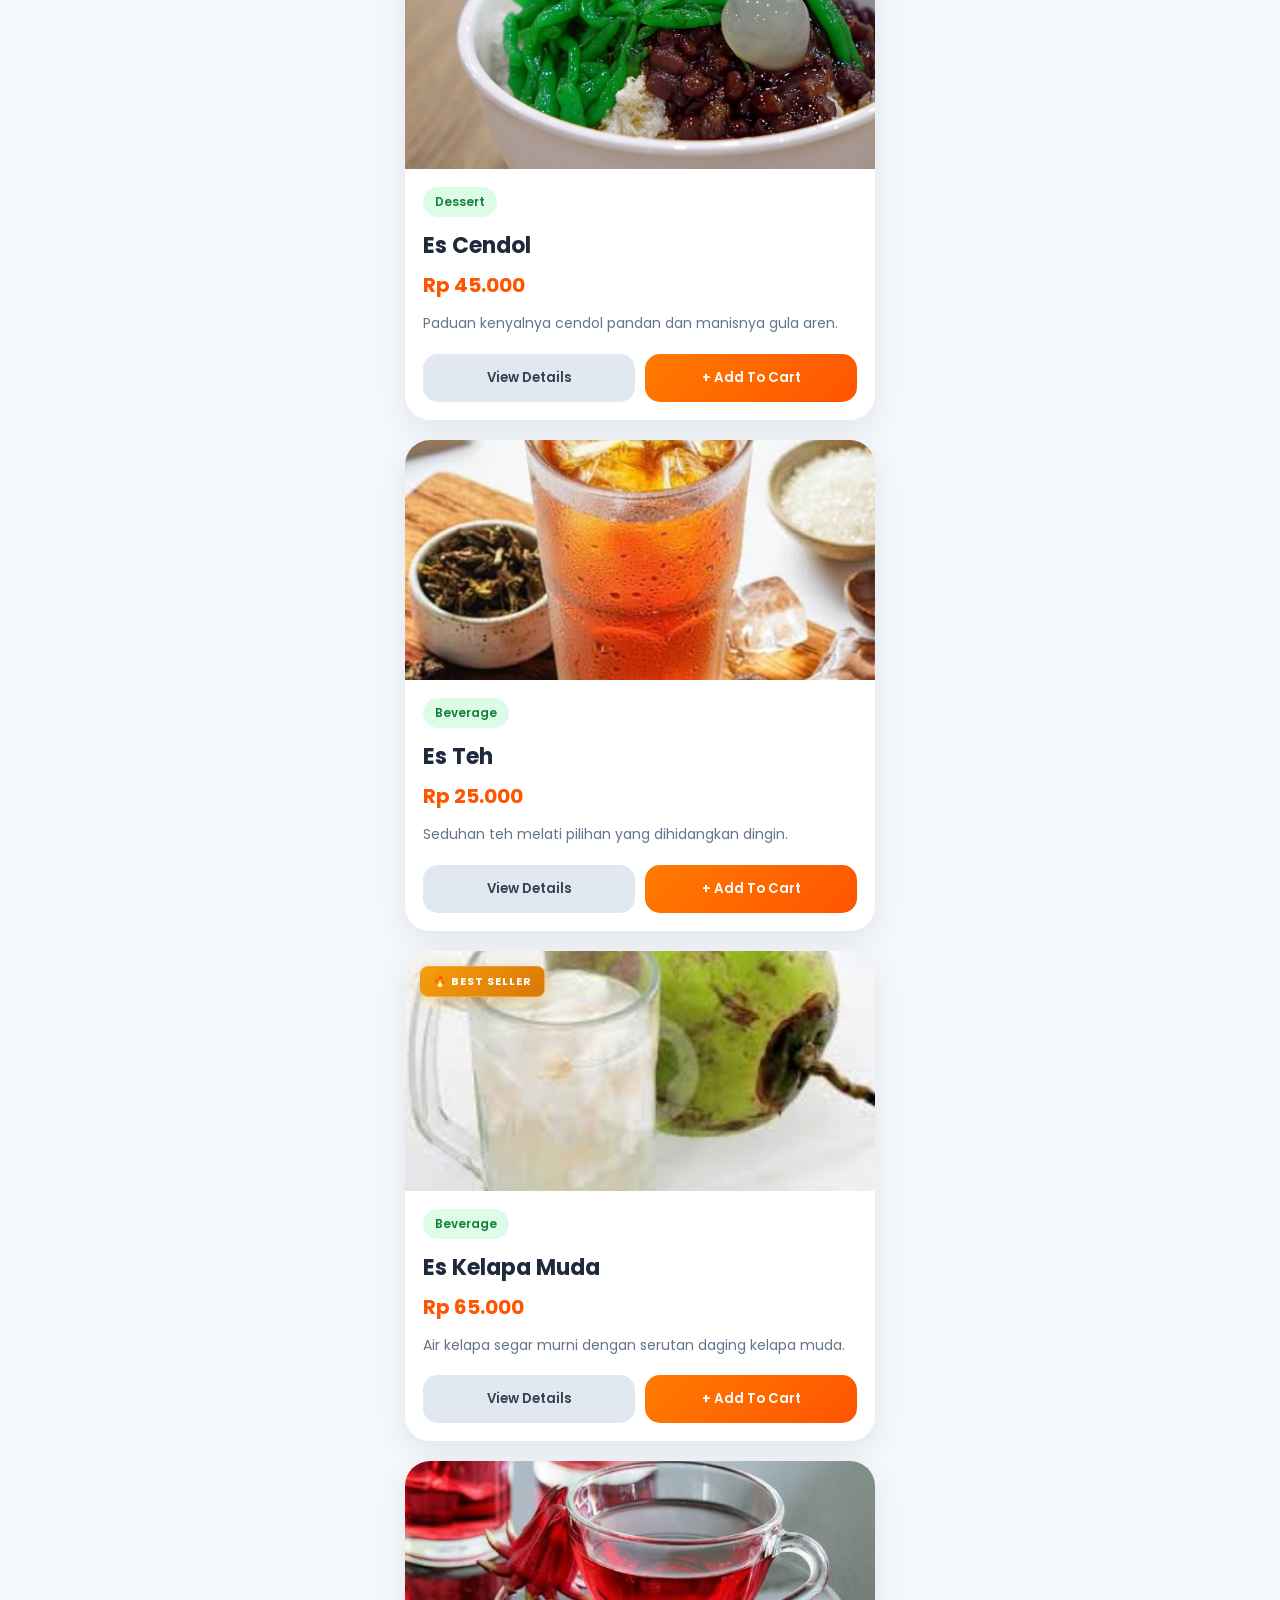
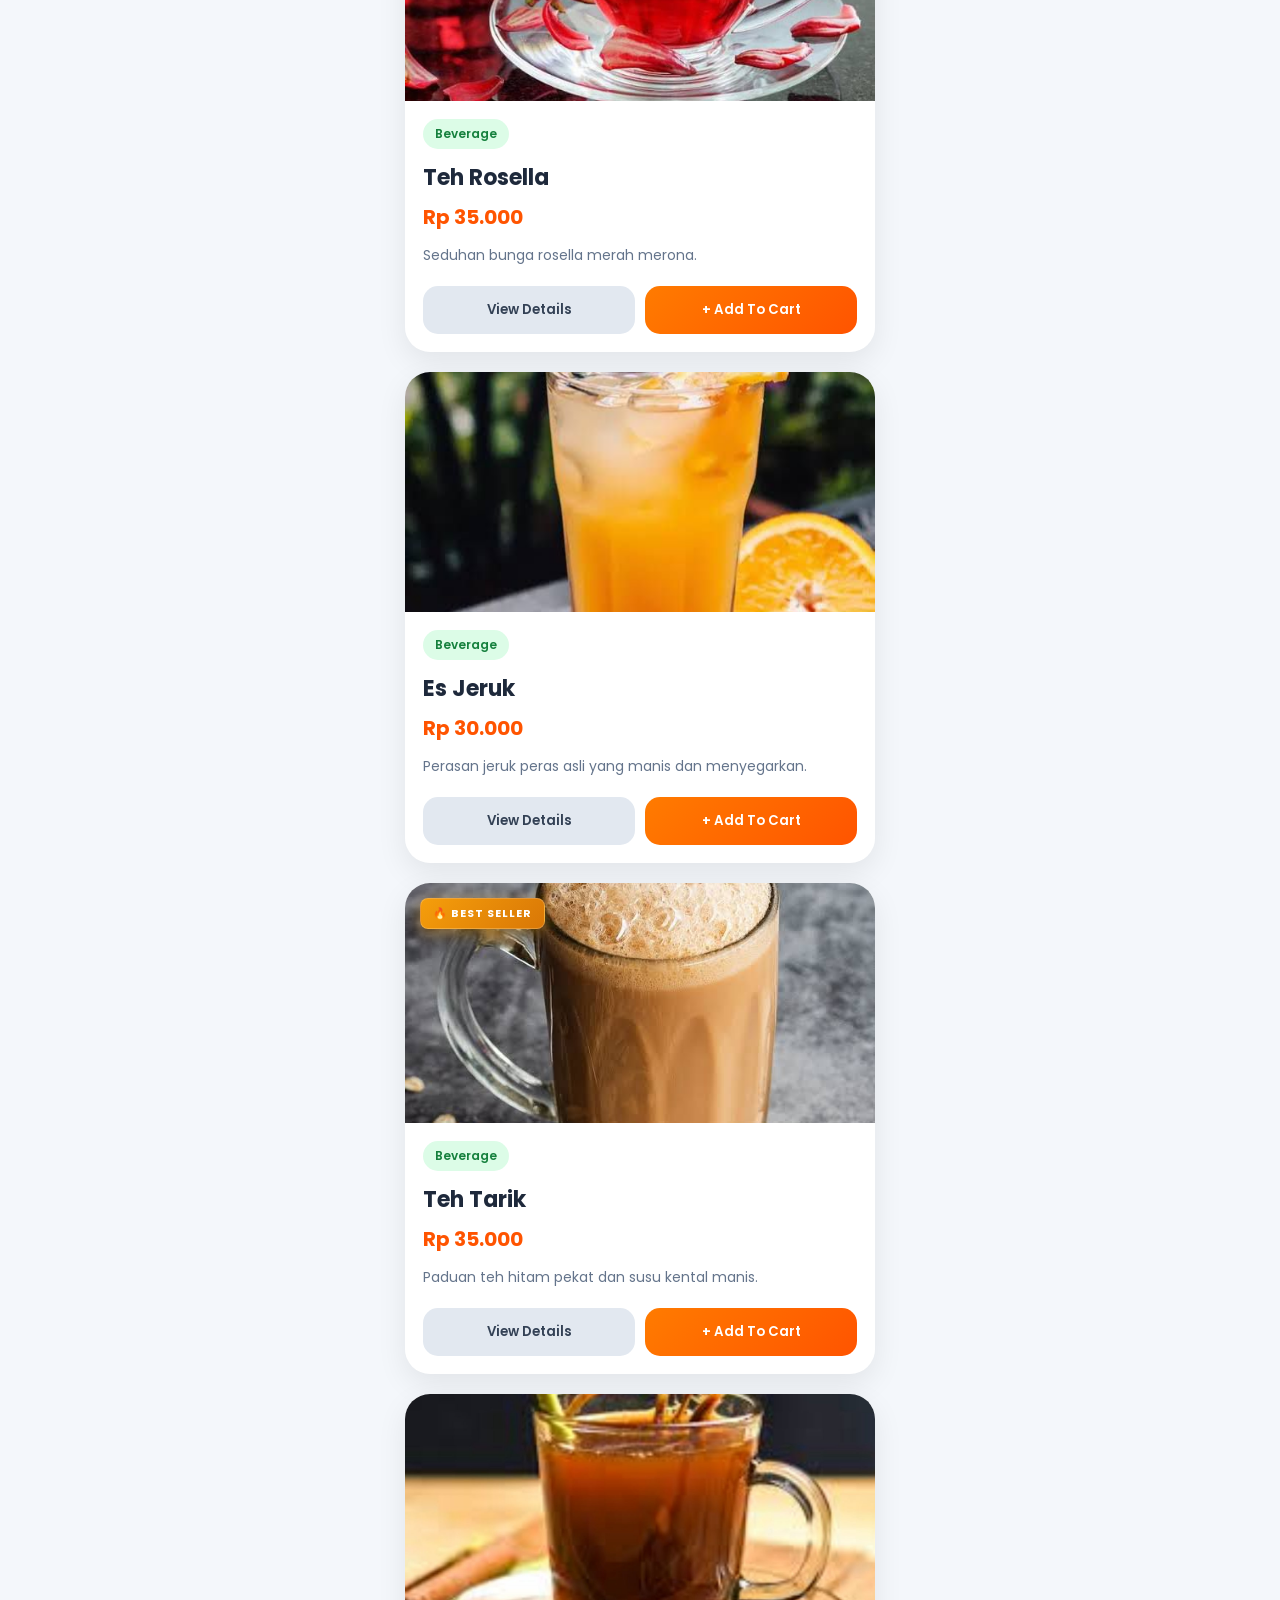
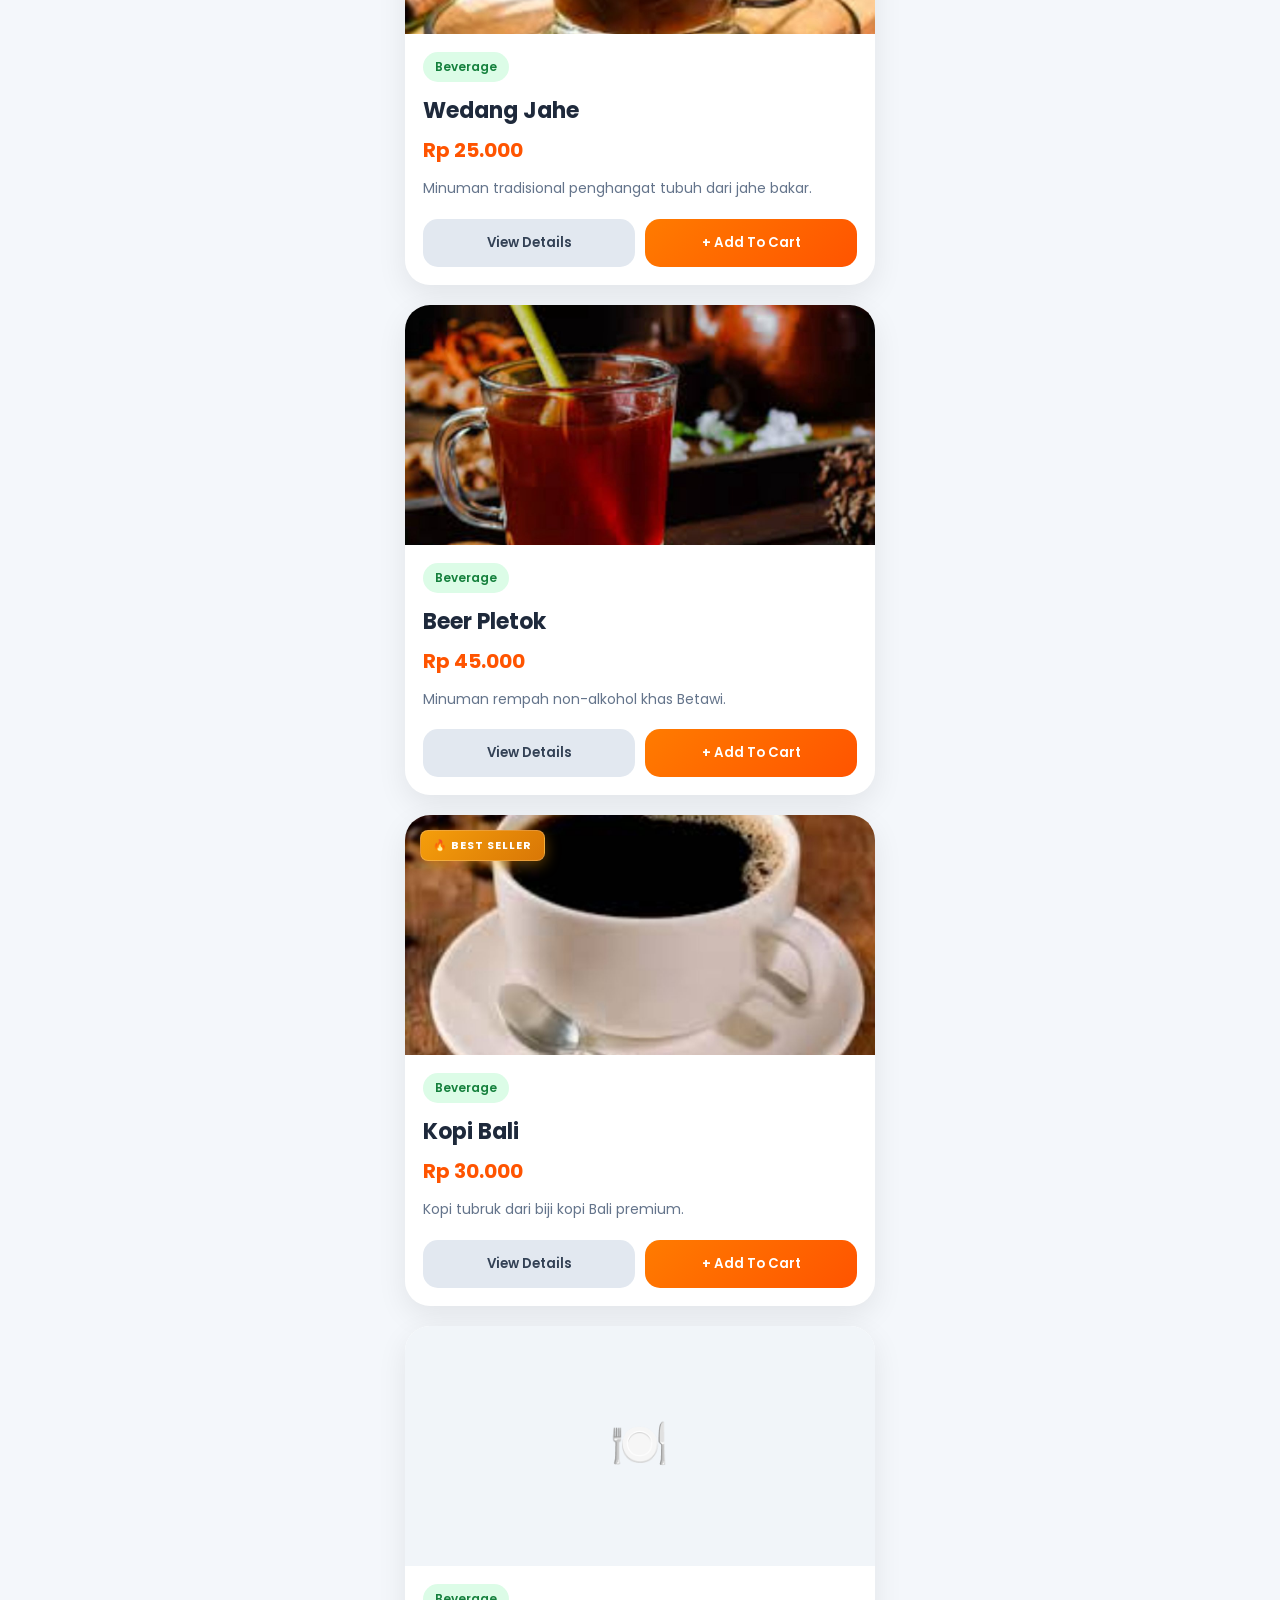
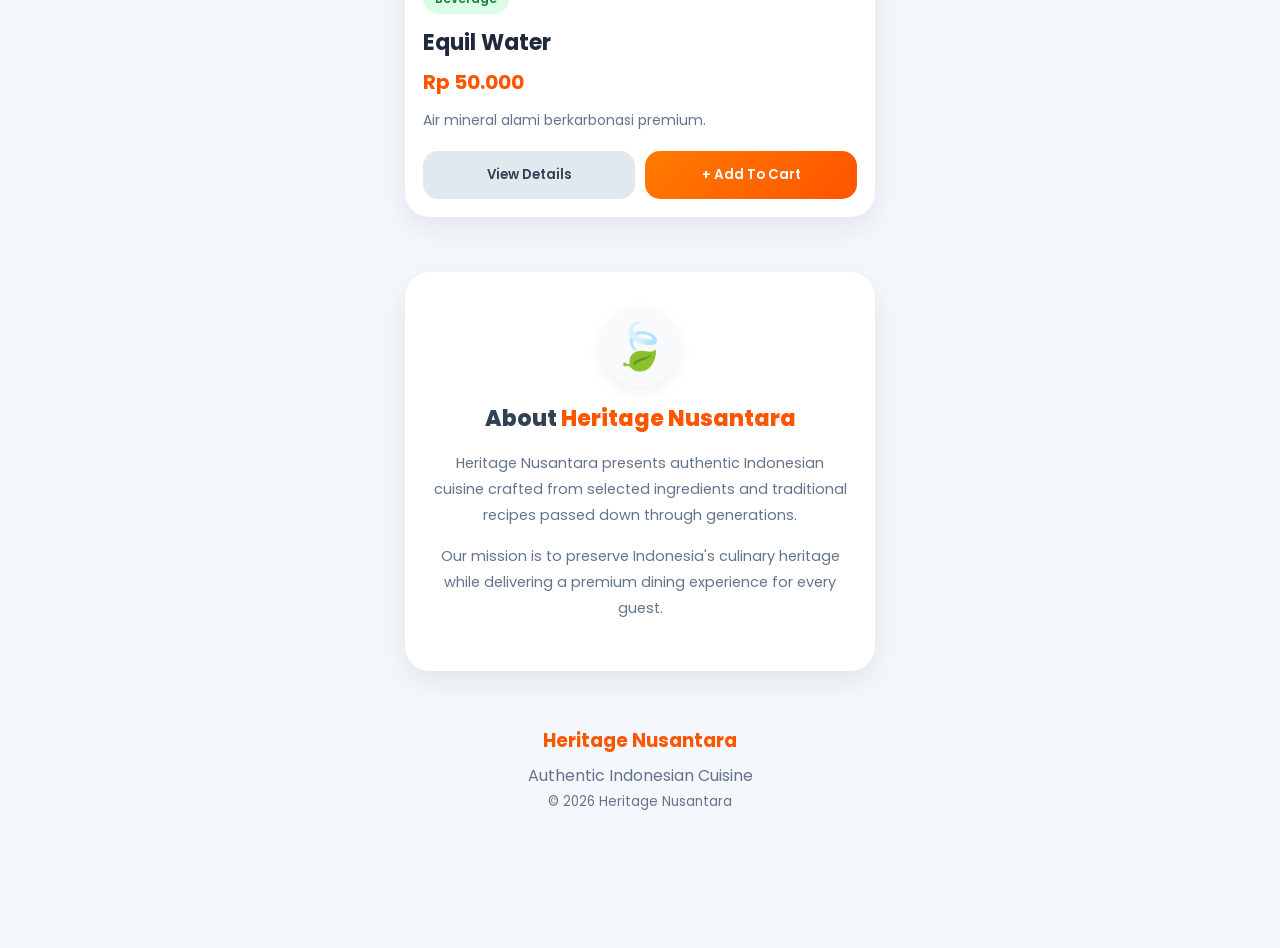
==== commit eecb3f34: "Add files via upload" ====
--- a/index.html
+++ b/index.html
@@ -56,7 +56,6 @@
 
     <div class="search-wrapper">
         <input type="text" id="searchInput" placeholder="🔍 Search menu..." onkeyup="searchMenu()">
-        <button type="button" id="reloadMenuBtn" class="reload-menu-btn" onclick="reloadMenuManually()" title="Reload Menu">🔄</button>
     </div>
     <div class="sort-wrapper">
         <select id="sortMenu" onchange="sortMenu()">
--- a/assets/css/user/main.css
+++ b/assets/css/user/main.css
@@ -115,10 +115,8 @@
     padding: 15px;
     margin-top: -35px;
     position: relative; z-index: 10;
-    display: flex; gap: 10px; align-items: stretch;
 }
 .search-wrapper input {
-    flex: 1; min-width: 0;
     width: 100%; border: none; padding: 16px; border-radius: 18px;
     background: var(--surface); color: var(--text-primary);
     font-size: 15px; box-shadow: var(--shadow-md); outline: none;
@@ -128,15 +126,6 @@
 .search-wrapper input:focus {
     box-shadow: 0 8px 25px rgba(255,84,0,0.15), 0 0 0 2px rgba(255,84,0,0.15);
 }
-.reload-menu-btn {
-    flex-shrink: 0;
-    width: 50px; border: none; border-radius: 18px;
-    background: var(--surface); color: var(--text-primary);
-    font-size: 19px; box-shadow: var(--shadow-md); cursor: pointer;
-    transition: var(--transition);
-}
-.reload-menu-btn:hover { transform: rotate(90deg); }
-.reload-menu-btn:active { transform: rotate(180deg) scale(0.92); }
 
 .sort-wrapper {
     padding: 0 15px 15px;
